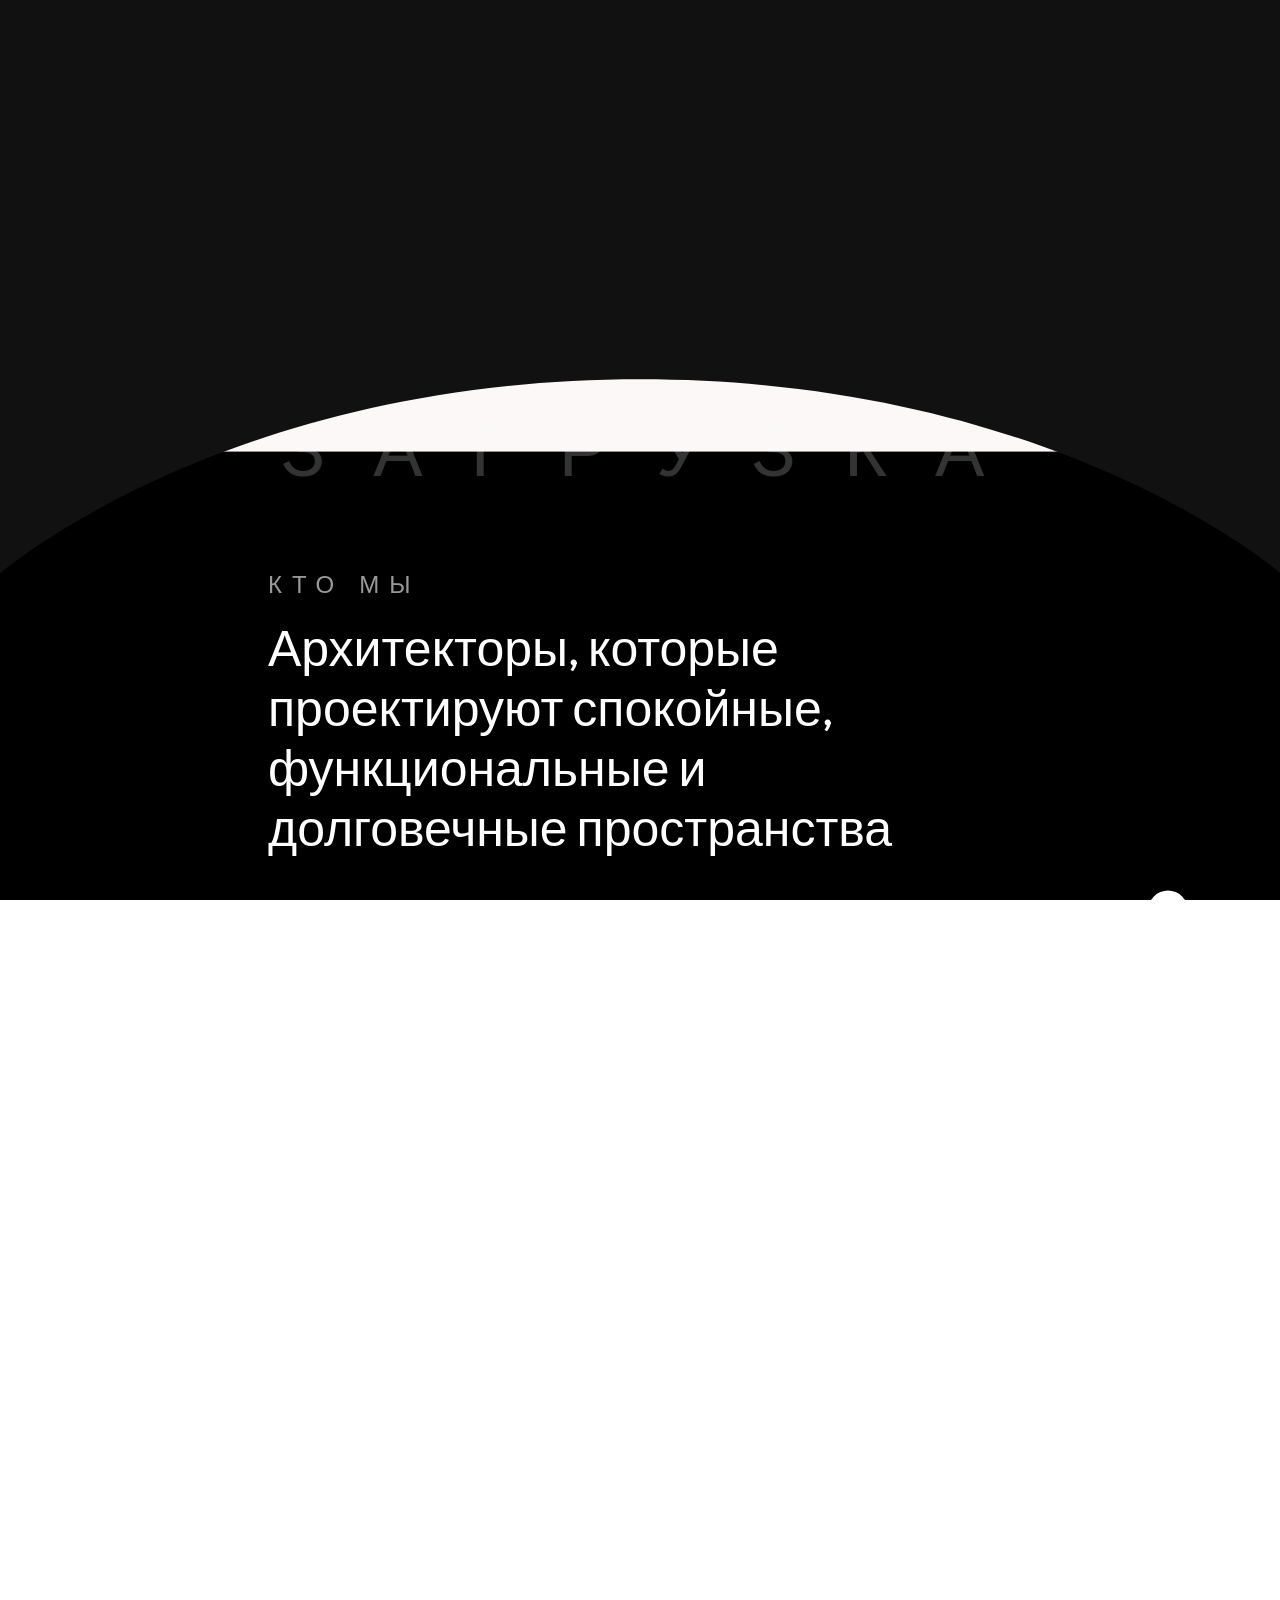
==== index.html @ ce59ac3c "first" ====
<!DOCTYPE html><html lang="ru"><head>
    <!-- Metas -->
    <meta charset="utf-8">
    <meta http-equiv="X-UA-Compatible" content="IE=edge">
    <meta name="viewport" content="width=device-width, initial-scale=1, maximum-scale=1">
    <meta name="keywords" content="архитектурное бюро, проектирование домов, дизайн интерьеров, коммерческие пространства, авторский надзор">
    <meta name="description" content="Линия Дом — русскоязычное архитектурное бюро: проектирование частных домов, интерьеров и коммерческих пространств с сопровождением реализации.">
    <meta name="author" content="Линия Дом">

    <!-- Title  -->
    <title> Линия Дом — архитектурное бюро </title>

    <!-- Favicon -->
    <link rel="shortcut icon" href="images/logo-1.svg" title="Линия Дом" sizes="16x16">

    <!-- bootstrap 5 -->
    <link rel="stylesheet" href="css/bootstrap.min.css">

    <!-- font family -->
    <link href="https://fonts.googleapis.com/css2?family=Sora:wght@100..800&amp;display=swap" rel="stylesheet">
    <link href="https://fonts.googleapis.com/css2?family=Akshar:wght@300..700&amp;display=swap" rel="stylesheet">


    <!-- plugins style -->
    <link rel="stylesheet" href="css/plugins.css">

    <!-- style -->
    <link rel="stylesheet" href="css/style.css">


</head>

<body class="home-st1">


    <!--  start cursor  -->
    <div class="mouse-cursor cursor-outer"></div>
    <div class="mouse-cursor cursor-inner"></div>
    <!--  end cursor  -->


    <!--  start Loader  -->
    <div class="loader-wrap">
        <svg viewBox="0 0 1000 1000" preserveAspectRatio="none">
            <path id="svg" d="M0,1005S175,995,500,995s500,5,500,5V0H0Z"></path>
        </svg>

        <div class="loader-wrap-heading">
            <div class="load-text">
                <span>З</span>
                <span>а</span>
                <span>г</span>
                <span>р</span>
                <span>у</span>
                <span>з</span>
                <span>к</span>
                <span>а</span>
            </div>
        </div>
    </div>

    <!-- start offcanvas -->
    <div class="offcanvas offcanvas-start" tabindex="-1" id="offcanvasExample" aria-labelledby="offcanvasExampleLabel">
        <div class="aside-navbar-st8 bg-transparent border-0 w-100 position-relative pe-lg-4">
            <div class="d-flex justify-content-between align-items-center mb-80">
                <div class="navbar-brand">
                    <img src="images/logo-dr.svg" alt="Линия Дом" class="th-40">
                </div>
            </div>
            <div class="nav-links">
                <ul>
                    <li><a class="nav-link" href="#about" data-bs-dismiss="offcanvas">Студия</a></li>
                    <li><a class="nav-link" href="#services" data-bs-dismiss="offcanvas">Услуги</a></li>
                    <li><a class="nav-link" href="#portfolio" data-bs-dismiss="offcanvas">Проекты</a></li>
                    <li><a class="nav-link" href="#faq" data-bs-dismiss="offcanvas">Вопросы</a></li>
                    <li><a class="nav-link" href="#contacts" data-bs-dismiss="offcanvas">Контакты</a></li>
                </ul>
            </div>
            <ul class="contact-links">
                <li> <a href="#contacts" class="fsz-16 cr-000 hover-gold1 my-1"> +7 495 128-45-18 </a> </li>
                <li> <a href="#contacts" class="fsz-16 cr-000 hover-gold1 my-1"> hello@liniyadom.ru </a> </li>
            </ul>
            <div class="social-icons d-flex justify-content-between fsz-16 pe-5">
                <a href="https://vk.com/"> <i class="fab fa-vk"></i> </a>
                <a href="https://t.me/"> <i class="fab fa-telegram"></i> </a>
                <a href="https://www.pinterest.com/"> <i class="fab fa-pinterest-p"></i> </a>
                <a href="https://www.instagram.com/"> <i class="fab fa-instagram"></i> </a>
            </div>
        </div>
    </div>



    <div id="smooth-wrapper">

        <div id="smooth-content">


            <!--  Start navbar  -->
            <nav class="navbar navbar-expand-lg tc-navbar-st1">
                <div class="container">
                    <a class="navbar-brand me-lg-5" href="#top">
                        <img src="images/logo-1.svg" alt="Линия Дом" class="logo th-40">
                    </a>
                    <button class="navbar-toggler" type="button" data-bs-toggle="collapse" data-bs-target="#navbarSupportedContent" aria-controls="navbarSupportedContent" aria-expanded="false" aria-label="Toggle navigation">
                        <span class="navbar-toggler-icon"></span>
                    </button>
                    <div class="collapse navbar-collapse ms-lg-5 ps-lg-5" id="navbarSupportedContent">
                        <ul class="navbar-nav me-auto mb-2 mb-lg-0">
                            <li class="nav-item"><a class="nav-link" href="#about">Студия</a></li>
                            <li class="nav-item"><a class="nav-link" href="#services">Услуги</a></li>
                            <li class="nav-item"><a class="nav-link" href="#portfolio">Проекты</a></li>
                            <li class="nav-item"><a class="nav-link" href="#faq">Вопросы</a></li>
                            <li class="nav-item"><a class="nav-link" href="#contacts">Контакты</a></li>
                        </ul>
                        <div class="nav-side d-none d-lg-block">
                            <a href="#contacts" class="text"> +7 495 128-45-18 </a>
                            <a href="#offcanvasExample" data-bs-toggle="offcanvas" role="button" aria-controls="offcanvasExample" class="ms-100 d-none d-lg-inline-flex align-items-center"> <i class="fal fa-bars me-3"></i> <span class="text-uppercase"> Меню </span> </a>
                        </div>
                    </div>
                </div>
            </nav>
            <!--  End navbar  -->


            <!--  Start hero  -->
            <header class="tc-hero-st1" id="top">
                <div class="container">
                    <div class="content">
                        <div class="hero-slider font-Akshar">
                            <div class="swiper-wrapper">
                                <div class="swiper-slide">
                                    <div class="info ps-lg-4">
                                        <h1 class="split-text"> Архитектура <br> для жизни </h1>
                                    </div>
                                </div>
                                <div class="swiper-slide">
                                    <div class="info ps-lg-4">
                                        <h1 class="split-text"> Точные <br> пространства </h1>
                                    </div>
                                </div>
                                <div class="swiper-slide">
                                    <div class="info ps-lg-4">
                                        <h1 class="split-text"> Частные <br> дома </h1>
                                    </div>
                                </div>
                                <div class="swiper-slide">
                                    <div class="info ps-lg-4">
                                        <h1 class="split-text"> Интерьеры <br> с характером </h1>
                                    </div>
                                </div>
                            </div>
                        </div>
                        <div class="btm-info">
                            <div class="row">
                                <div class="col-lg-3">
                                    <a href="#contacts" class="lnk fsz-16"> hello@liniyadom.ru </a>
                                    <div class="item fsz-12 mt-60 pb-30">
                                        <small class="text-capitalize"> проекты и подход </small>
                                        <div class="txt fw-bold text-uppercase mt-10"> Смотреть работы </div>
                                    </div>
                                </div>
                                <div class="col-lg-2 align-self-end">
                                    <div class="item fsz-12 pb-30 ">
                                        <small class="text-capitalize"> Нужна консультация? </small>
                                        <div class="txt fw-bold text-uppercase mt-10"> Напишите нам </div>
                                    </div>
                                </div>
                                <div class="col-lg-2 ms-auto">
                                    <div class="item fsz-12 pb-30 ">
                                        <small class="text-capitalize"> Архитектура, свет <br> и спокойная форма </small>
                                    </div>
                                </div>
                            </div>
                        </div>
                    </div>
                </div>
                <div class="lg-title"> Линия Дом </div>
                <div class="numbers-pagination"></div>
                <div class="social-icons">
                    <a href="https://vk.com/"> <i class="fab fa-vk"></i> </a>
                    <a href="https://www.instagram.com/"> <i class="fab fa-instagram"></i> </a>
                    <a href="https://www.pinterest.com/"> <i class="fab fa-pinterest-p"></i> </a>
                    <a href="https://t.me/"> <i class="fab fa-telegram"></i> </a>
                </div>
                <a href="#contacts" class="float-arrow"> <i class="fal fa-chevron-right"></i> </a>
                <div class="bg">
                    <img src="https://images.unsplash.com/photo-1744063429626-4f2582172d1f?auto=format&amp;fit=crop&amp;w=2200&amp;q=80" alt="Современное архитектурное пространство из стекла и бетона" class="img-cover">
                </div>
                <img src="images/hero1-lines.png" alt="" class="lines">
            </header>
            <!--  End hero  -->


            <!--Contents-->
            <main>


                <!--  Start about  -->
                <section class="tc-about-st1 section-padding" id="about">
                    <div class="container">
                        <div class="row justify-content-between">
                            <div class="col-lg-5">
                                <div class="title-side wow zoomIn">
                                    <h2 class="fsz-120 text-uppercase fw-400 font-Akshar"> Линия Дом </h2>
                                    <img src="images/sign1.svg" alt="Подпись основателя Линия Дом" class="sign">
                                </div>
                            </div>
                            <div class="col-lg-5">
                                <div class="info ps-lg-5 wow fadeInUp" data-wow-delay="0.2s">

                                    <div class="fsz-30 lh-3 text-capitalize font-Akshar"> Проектируем частные дома,
                                        интерьеры и коммерческие пространства, где каждая линия работает на сценарий
                                        жизни, свет и ощущение тишины. </div>
                                    <div class="text fsz-16 cr-666 mt-15 col-lg-9"> Мы ведем проект от первой идеи до
                                        рабочей документации и авторского сопровождения, соединяя эстетику, инженерную
                                        логику и внимательное отношение к бюджету. </div>
                                    <div class="avatars-wrapper d-flex align-items-center mt-50">
                                        <div class="avatar th-40">
                                            <img src="images/avatars-architects.png" alt="Команда архитектурного бюро Линия Дом">
                                        </div>
                                        <div class="txt fsz-16 ms-20 ps-20 border-start"> 120+ клиентов доверили нам
                                            <br> проектирование и сопровождение </div>
                                    </div>
                                </div>
                            </div>
                        </div>
                        <div class="btm-info mt-50">
                            <div class="row justify-content-between align-items-center">
                                <div class="col-lg-6">
                                    <a href="#contacts" class="down-arrow icon-85 rounded-circle dnf-center bg-orange1 fsz-20 hover-bg-black d-none d-lg-inline-block">
                                        <i class="fal fa-long-arrow-down"></i> </a>
                                </div>
                                <div class="col-lg-6">
                                    <div class="numbers-wrapper">
                                        <div class="item wow zoomIn" data-wow-delay="0.1s">
                                            <div class="cont">
                                                <div class="num-title"> 86 </div>
                                                <div class="text fsz-16 cr-666"> Завершенных <br> проектов </div>
                                            </div>
                                        </div>
                                        <div class="item wow zoomIn" data-wow-delay="0.2s">
                                            <div class="cont">
                                                <div class="num-title"> 14 </div>
                                                <div class="text fsz-16 cr-666"> Объектов <br> в реализации </div>
                                            </div>
                                        </div>
                                        <div class="item wow zoomIn" data-wow-delay="0.3s">
                                            <div class="cont">
                                                <div class="num-title"> 9 </div>
                                                <div class="text fsz-16 cr-666"> Лет <br> практики </div>
                                            </div>
                                        </div>
                                    </div>
                                </div>
                            </div>
                        </div>
                    </div>
                </section>
                <!--  End about  -->


                <!--  Start services  -->
                <section class="tc-services-st1 section-padding bg-light1" id="services">
                    <div class="container">
                        <h6 class="fsz-24 text-uppercase ltspc-10 text-center cr-666 font-Akshar mb-50"> наши услуги
                        </h6>
                        <div class="cards">
                            <div class="row gx-0">
                                <div class="col-lg-6">
                                    <a href="#contacts" class="service-card-st1 wow zoomIn" data-wow-delay="0.1s">
                                        <div class="icon">
                                            <img src="images/ser1.svg" alt="Архитектурное проектирование">
                                        </div>
                                        <h5 class="cart-title mb-60 fsz-30"> Архитектура <br> частных домов </h5>
                                        <span class="arrow"> <i class="fal fa-chevron-circle-right"></i> </span>
                                        <span class="num"> 01 </span>
                                        <img src="images/ser1-bg.png" alt="" class="bg">
                                    </a>
                                </div>
                                <div class="col-lg-6">
                                    <a href="#contacts" class="service-card-st1 wow zoomIn" data-wow-delay="0.3s">
                                        <div class="icon">
                                            <img src="images/ser2.svg" alt="Генеральное планирование">
                                        </div>
                                        <h5 class="cart-title mb-60 fsz-30"> Генплан участка и посадка дома
                                        </h5>
                                        <span class="arrow"> <i class="fal fa-chevron-circle-right"></i> </span>
                                        <span class="num"> 02 </span>
                                        <img src="images/ser1-bg.png" alt="" class="bg">
                                    </a>
                                </div>
                                <div class="col-lg-4">
                                    <a href="#contacts" class="service-card-st1 wow zoomIn" data-wow-delay="0.2s">
                                        <div class="icon">
                                            <img src="images/ser3.svg" alt="Авторская комплектация">
                                        </div>
                                        <h5 class="cart-title mb-60 fsz-30"> Комплектация и подбор материалов </h5>
                                        <span class="arrow"> <i class="fal fa-chevron-circle-right"></i> </span>
                                        <span class="num"> 03 </span>
                                        <img src="images/ser1-bg.png" alt="" class="bg">
                                    </a>
                                </div>
                                <div class="col-lg-4">
                                    <a href="#contacts" class="service-card-st1 wow zoomIn" data-wow-delay="0.4s">
                                        <div class="icon">
                                            <img src="images/ser4.svg" alt="3D визуализация">
                                        </div>
                                        <h5 class="cart-title mb-60 fsz-30"> Интерьеры и <br> 3D-визуализация </h5>
                                        <span class="arrow"> <i class="fal fa-chevron-circle-right"></i> </span>
                                        <span class="num"> 04 </span>
                                        <img src="images/ser1-bg.png" alt="" class="bg">
                                    </a>
                                </div>
                                <div class="col-lg-4">
                                    <a href="#contacts" class="service-card-st1 wow zoomIn" data-wow-delay="0.5s">
                                        <div class="icon">
                                            <img src="images/ser5.svg" alt="Сопровождение реализации">
                                        </div>
                                        <h5 class="cart-title mb-60 fsz-30"> Авторский <br> надзор </h5>
                                        <span class="arrow"> <i class="fal fa-chevron-circle-right"></i> </span>
                                        <span class="num"> 05 </span>
                                        <img src="images/ser1-bg.png" alt="" class="bg">
                                    </a>
                                </div>
                            </div>
                        </div>
                        <div class="text-center fsz-12 mt-50 cr-666"> Сначала изучаем задачу и участок, затем предлагаем
                            понятный маршрут работ. <a href="#contacts" class="cr-orange1"> Обсудить проект </a> </div>
                    </div>
                </section>
                <!--  End services  -->


                <!--  Start video  -->
                <section class="tc-video-st1 pt-120">
                    <div class="container">
                        <div class="section-title col-lg-8 mx-auto mb-30 wow fadeInUp">
                            <h6 class="fsz-24 text-uppercase ltspc-10 cr-999 font-Akshar mb-20"> кто мы </h6>
                            <h2 class="fsz-50"> Архитекторы, которые проектируют спокойные, функциональные и долговечные
                                пространства </h2>
                        </div>
                        <div class="content position-relative pb-120">
                            <div class="row">
                                <div class="col-lg-5">
                                    <div class="img-mask th-400 mt-30 wow zoomIn">
                                        <img src="images/hero3-1.jpg" alt="Светлое архитектурное пространство с деревянными конструкциями" class="img-cover">
                                    </div>
                                </div>
                                <div class="col-lg-4 offset-lg-1 align-self-center">
                                    <div class="info wow fadeInUp" data-wow-delay="0.s">
                                        <div class="text fsz-16 cr-999 col-lg-10"> Для нас архитектура начинается не с
                                            эффектной картинки, а с точной постановки задачи: как будет двигаться семья,
                                            где появится утренний свет, как материалы состарятся через годы и кто будет
                                            обслуживать инженерные решения. </div>
                                        <h6 class="fsz-24 mt-60"> +7 495 128-45-18 </h6>
                                    </div>
                                </div>
                                <div class="col-lg-2 align-self-end wow zoomIn" data-wow-delay="0.2s">
                                    <a href="#portfolio" class="arrow-cir-st1">
                                        <img src="images/arrow1.svg" alt="Перейти к проектам">
                                    </a>
                                </div>
                            </div>
                            <div class="circs">
                                <span class="cir1"></span>
                                <span class="cir2"></span>
                            </div>
                        </div>
                    </div>
                </section>
                <!--  End video  -->


                <!--  Start awards  -->
                <section class="tc-awards-st1 section-padding bg-light" id="awards">
                    <div class="container">
                        <div class="section-title text-center col-lg-6 mx-auto mb-60 wow fadeInUp">
                            <h6 class="fsz-24 text-uppercase ltspc-10 text-center cr-666 font-Akshar mb-20"> наш подход
                            </h6>
                            <h2 class="fsz-50"> Проектируем архитектуру как последовательный и прозрачный процесс </h2>
                        </div>
                        <div class="cards">
                            <div class="award-card-st1 pt-40 pb-10 border-top wow fadeInUp" data-wow-delay="0.1s">
                                <div class="row">
                                    <div class="col-lg-2 col-6">
                                        <div class="txt fsz-12"> Первый </div>
                                    </div>
                                    <div class="col-lg-3 col-6">
                                        <div class="icon icon-100">
                                            <img src="images/aw1.png" alt="Аналитика участка">
                                        </div>
                                    </div>
                                    <div class="col-lg-7">
                                        <div class="items">
                                            <div class="item d-lg-flex justify-content-between mb-30">
                                                <div class="cont">
                                                    <h5 class="fsz-30"> Аналитика участка </h5>
                                                    <div class="text fsz-16 cr-666 mt-1"> Инсоляция, рельеф, видовые точки </div>
                                                </div>
                                                <span class="year mt-4 mt-lg-0"> 01 </span>
                                            </div>
                                            <div class="item d-lg-flex justify-content-between mb-30">
                                                <div class="cont">
                                                    <h5 class="fsz-30"> Сценарии жизни </h5>
                                                    <div class="text fsz-16 cr-666 mt-1"> Планировка под привычки семьи </div>
                                                </div>
                                                <span class="year mt-4 mt-lg-0"> 02 </span>
                                            </div>
                                        </div>
                                    </div>
                                </div>
                            </div>
                            <div class="award-card-st1 pt-40 pb-10 border-top wow fadeInUp" data-wow-delay="0.2s">
                                <div class="row">
                                    <div class="col-lg-2 col-6">
                                        <div class="txt fsz-12"> Второй </div>
                                    </div>
                                    <div class="col-lg-3 col-6">
                                        <div class="icon icon-100">
                                            <img src="images/aw2.png" alt="Проектная документация">
                                        </div>
                                    </div>
                                    <div class="col-lg-7">
                                        <div class="items">
                                            <div class="item d-lg-flex justify-content-between mb-30">
                                                <div class="cont">
                                                    <h5 class="fsz-30"> Концепция и образ </h5>
                                                    <div class="text fsz-16 cr-666 mt-1"> Форма, фасады, материалы </div>
                                                </div>
                                                <span class="year mt-4 mt-lg-0"> 03 </span>
                                            </div>
                                            <div class="item d-lg-flex justify-content-between mb-30">
                                                <div class="cont">
                                                    <h5 class="fsz-30"> Рабочие чертежи </h5>
                                                    <div class="text fsz-16 cr-666 mt-1"> Архитектура, узлы, ведомости </div>
                                                </div>
                                                <span class="year mt-4 mt-lg-0"> 04 </span>
                                            </div>
                                            <div class="item d-lg-flex justify-content-between mb-30">
                                                <div class="cont">
                                                    <h5 class="fsz-30"> Координация смежников </h5>
                                                    <div class="text fsz-16 cr-666 mt-1"> Инженерия, конструктив, свет </div>
                                                </div>
                                                <span class="year mt-4 mt-lg-0"> 05 </span>
                                            </div>
                                        </div>
                                    </div>
                                </div>
                            </div>
                            <div class="award-card-st1 pt-40 pb-10 border-top wow fadeInUp" data-wow-delay="0.3s">
                                <div class="row">
                                    <div class="col-lg-2 col-6">
                                        <div class="txt fsz-12"> Третий </div>
                                    </div>
                                    <div class="col-lg-3 col-6">
                                        <div class="icon icon-100">
                                            <img src="images/aw3.png" alt="Сопровождение реализации">
                                        </div>
                                    </div>
                                    <div class="col-lg-7">
                                        <div class="items">
                                            <div class="item d-lg-flex justify-content-between mb-30">
                                                <div class="cont">
                                                    <h5 class="fsz-30"> Авторское сопровождение </h5>
                                                    <div class="text fsz-16 cr-666 mt-1"> Контроль решений на стройке </div>
                                                </div>
                                                <span class="year mt-4 mt-lg-0"> 06 </span>
                                            </div>
                                        </div>
                                    </div>
                                </div>
                            </div>
                        </div>
                    </div>
                </section>
                <!--  End awards  -->


                <!--  Start portfolio  -->
                <section class="tc-portfolio-st1 section-padding" id="portfolio">
                    <div class="container">
                        <div class="title-wrapper pb-30 wow fadeInUp">
                            <div class="row align-items-end">
                                <div class="col-lg-6">
                                    <div class="section-title mb-30">
                                        <h6 class="fsz-24 text-uppercase ltspc-10 cr-666 font-Akshar mb-20"> наши
                                            проекты </h6>
                                        <h2 class="fsz-50"> Жилые и коммерческие пространства в единой спокойной эстетике </h2>
                                    </div>
                                </div>
                            </div>
                        </div>
                        <div class="portfolio-slider">
                            <div class="swiper-wrapper">
                                <div class="swiper-slide">
                                    <a href="project-01.html" class="portfolio-card-st1">
                                        <div class="img">
                                            <img src="images/Голивуд-01.jpg" alt="Зона фуд-холла Голливуд с зелеными креслами и световыми акцентами" class="img-cover">
                                            <span class="arrow-cir-st1">
                                                <img src="images/arrow1.svg" alt="Открыть проект">
                                            </span>
                                        </div>
                                        <div class="info pt-30">
                                            <div class="tags fsz-16 font-Akshar cr-666"> Коммерческий интерьер / 2026 </div>
                                            <h5 class="fsz-30 mt-15"> Голливуд Фуд Холл с живой общественной зоной </h5>
                                        </div>
                                    </a>
                                </div>
                                <div class="swiper-slide">
                                    <a href="project-02.html" class="portfolio-card-st1">
                                        <div class="img">
                                            <img src="images/business-center-01.jpg" alt="Ресепшен бизнес-центра с цветной стойкой и световым потолком" class="img-cover">
                                            <span class="arrow-cir-st1">
                                                <img src="images/arrow1.svg" alt="Открыть проект">
                                            </span>
                                        </div>
                                        <div class="info pt-30">
                                            <div class="tags fsz-16 font-Akshar cr-666"> Бизнес-центр / 2026 </div>
                                            <h5 class="fsz-30 mt-15"> Бизнес-центр Ричмонд с общественными зонами </h5>
                                        </div>
                                    </a>
                                </div>
                                <div class="swiper-slide">
                                    <a href="project-03.html" class="portfolio-card-st1">
                                        <div class="img">
                                            <img src="images/port1-2.jpg" alt="Современный частный дом с садом и вечерним светом" class="img-cover">
                                            <span class="arrow-cir-st1">
                                                <img src="images/arrow1.svg" alt="Открыть проект">
                                            </span>
                                        </div>
                                        <div class="info pt-30">
                                            <div class="tags fsz-16 font-Akshar cr-666"> Частный дом / 2025 </div>
                                            <h5 class="fsz-30 mt-15"> Дом Склон с садом, террасой и тихим интерьером </h5>
                                        </div>
                                    </a>
                                </div>
                                <div class="swiper-slide">
                                    <a href="project-04.html" class="portfolio-card-st1">
                                        <div class="img">
                                            <img src="images/Фудхолл-1.jpg" alt="Индустриальный фуд-холл с деревянным корнером и открытыми инженерными линиями" class="img-cover">
                                            <span class="arrow-cir-st1">
                                                <img src="images/arrow1.svg" alt="Открыть проект">
                                            </span>
                                        </div>
                                        <div class="info pt-30">
                                            <div class="tags fsz-16 font-Akshar cr-666"> Фуд-холл / 2026 </div>
                                            <h5 class="fsz-30 mt-15"> Фудхолл Маркет с индустриальной галереей </h5>
                                        </div>
                                    </a>
                                </div>
                            </div>
                            <div class="swiper-controls-st1 mt-80 col-lg-9 mx-auto">
                                <div class="swiper-button-next"></div>
                                <div class="swiper-pagination"></div>
                                <div class="swiper-button-prev"></div>
                            </div>
                        </div>
                    </div>
                </section>
                <!--  End portfolio  -->


                <!--  Start testimonials  -->
                <section class="tc-testimonials-st1">
                    <h2 class="lg-title font-Akshar wow fadeInUp"> Отзывы </h2>
                    <div class="testi-content pt-70 pb-70 wow fadeInUp" data-wow-delay="0.1s">
                        <div class="container position-relative">
                            <div class="testi-slider col-lg-11 mx-auto">
                                <div class="swiper-wrapper">
                                    <div class="swiper-slide">
                                        <div class="testi-card col-lg-9 mx-auto">
                                            <div class="qt th-40 mb-30">
                                                <img src="images/qt1.svg" alt="Цитата">
                                            </div>
                                            <div class="main-text fsz-24"> «Линия Дом помогли превратить разрозненные
                                                пожелания в понятный проект дома. Команда внимательно слушала, быстро
                                                объясняла технические решения и спокойно провела нас через все этапы.
                                                В результате дом получился современным, теплым и очень нашим.» </div>
                                            <div class="text fsz-16 mt-30"> Анна и Михаил, частный дом в Подмосковье </div>
                                        </div>
                                    </div>
                                </div>
                                <div class="swiper-button-next"></div>
                                <div class="swiper-button-prev"></div>
                            </div>
                        </div>
                    </div>
                </section>
                <!--  End testimonials  -->


                <!--  Start clients  -->
                <section class="tc-clients-st1 section-padding">
                    <div class="container">
                        <div class="line-title col-lg-7 mx-auto mb-60">
                            <div class="txt"> Нам доверяют владельцы домов, девелоперы и предприниматели <span class="cr-000"> 120+ </span> проектов </div>
                        </div>
                        <div class="clients-slider position-relative overflow-hidden wow fadeInUp" data-wow-delay="0.2s">
                            <div class="swiper-wrapper">
                                <div class="swiper-slide">
                                    <a href="#contacts" class="brand"> <img src="images/1.svg" alt="Партнер Линия Дом" class="img-contain"> </a>
                                </div>
                                <div class="swiper-slide">
                                    <a href="#contacts" class="brand"> <img src="images/2.svg" alt="Поставщик материалов" class="img-contain"> </a>
                                </div>
                                <div class="swiper-slide">
                                    <a href="#contacts" class="brand"> <img src="images/3.svg" alt="Инженерный партнер" class="img-contain"> </a>
                                </div>
                                <div class="swiper-slide">
                                    <a href="#contacts" class="brand"> <img src="images/4.svg" alt="Строительный партнер" class="img-contain"> </a>
                                </div>
                                <div class="swiper-slide">
                                    <a href="#contacts" class="brand"> <img src="images/5.svg" alt="Производитель мебели" class="img-contain"> </a>
                                </div>
                            </div>
                        </div>
                    </div>
                </section>
                <!--  End clients  -->


                <!--  Start faq  -->
                <section class="tc-faq-st1 section-padding" id="faq">
                    <div class="container">
                        <div class="row justify-content-between">
                            <div class="col-lg-4">
                                <div class="faq-side wow fadeInUp">
                                    <h6 class="fsz-16 cr-orange1 mb-15"> Частые вопросы </h6>
                                    <h2 class="fsz-50 mb-50"> Что важно знать перед началом проекта </h2>
                                    <div class="img th-600">
                                        <img src="https://images.unsplash.com/photo-1556911220-bff31c812dba?auto=format&amp;fit=crop&amp;w=900&amp;q=80" alt="Современная кухня в спокойном минималистичном интерьере" class="img-cover">
                                    </div>
                                </div>
                            </div>
                            <div class="col-lg-7">
                                <div class="accordion faq-accordion wow fadeInUp" data-wow-delay="0.15s" id="faqAccordion">
                                    <div class="accordion-item">
                                        <h3 class="accordion-header" id="faqHeadingOne">
                                            <button class="accordion-button collapsed" type="button" data-bs-toggle="collapse" data-bs-target="#faqCollapseOne" aria-expanded="false" aria-controls="faqCollapseOne">
                                                С чего начинается работа над проектом?
                                            </button>
                                        </h3>
                                        <div id="faqCollapseOne" class="accordion-collapse collapse" aria-labelledby="faqHeadingOne" data-bs-parent="#faqAccordion">
                                            <div class="accordion-body">
                                                Начинаем с консультации, брифа и анализа участка или помещения. После этого формируем состав работ, этапы и ориентир по срокам.
                                            </div>
                                        </div>
                                    </div>
                                    <div class="accordion-item">
                                        <h3 class="accordion-header" id="faqHeadingTwo">
                                            <button class="accordion-button collapsed" type="button" data-bs-toggle="collapse" data-bs-target="#faqCollapseTwo" aria-expanded="false" aria-controls="faqCollapseTwo">
                                                Сколько времени занимает проектирование дома?
                                            </button>
                                        </h3>
                                        <div id="faqCollapseTwo" class="accordion-collapse collapse" aria-labelledby="faqHeadingTwo" data-bs-parent="#faqAccordion">
                                            <div class="accordion-body">
                                                Концепция обычно занимает от 3 до 6 недель, рабочая документация - от 6 до 12 недель. Точный срок зависит от площади, сложности и скорости согласований.
                                            </div>
                                        </div>
                                    </div>
                                    <div class="accordion-item">
                                        <h3 class="accordion-header" id="faqHeadingThree">
                                            <button class="accordion-button collapsed" type="button" data-bs-toggle="collapse" data-bs-target="#faqCollapseThree" aria-expanded="false" aria-controls="faqCollapseThree">
                                                Что входит в архитектурный проект?
                                            </button>
                                        </h3>
                                        <div id="faqCollapseThree" class="accordion-collapse collapse" aria-labelledby="faqHeadingThree" data-bs-parent="#faqAccordion">
                                            <div class="accordion-body">
                                                В проект входят планировочные решения, фасады, разрезы, посадка дома, основные узлы, ведомости и материалы, необходимые для понятной реализации.
                                            </div>
                                        </div>
                                    </div>
                                    <div class="accordion-item">
                                        <h3 class="accordion-header" id="faqHeadingFour">
                                            <button class="accordion-button collapsed" type="button" data-bs-toggle="collapse" data-bs-target="#faqCollapseFour" aria-expanded="false" aria-controls="faqCollapseFour">
                                                Можно ли заказать только дизайн интерьера?
                                            </button>
                                        </h3>
                                        <div id="faqCollapseFour" class="accordion-collapse collapse" aria-labelledby="faqHeadingFour" data-bs-parent="#faqAccordion">
                                            <div class="accordion-body">
                                                Да. Мы работаем как с полным циклом, так и с отдельными задачами: интерьер, планировка, визуализация, подбор материалов или комплектация.
                                            </div>
                                        </div>
                                    </div>
                                    <div class="accordion-item">
                                        <h3 class="accordion-header" id="faqHeadingFive">
                                            <button class="accordion-button collapsed" type="button" data-bs-toggle="collapse" data-bs-target="#faqCollapseFive" aria-expanded="false" aria-controls="faqCollapseFive">
                                                Как рассчитывается стоимость проекта?
                                            </button>
                                        </h3>
                                        <div id="faqCollapseFive" class="accordion-collapse collapse" aria-labelledby="faqHeadingFive" data-bs-parent="#faqAccordion">
                                            <div class="accordion-body">
                                                Стоимость зависит от площади, состава документации, сложности объекта и уровня сопровождения. После короткого брифа мы готовим прозрачное предложение по этапам.
                                            </div>
                                        </div>
                                    </div>
                                    <div class="accordion-item">
                                        <h3 class="accordion-header" id="faqHeadingSix">
                                            <button class="accordion-button collapsed" type="button" data-bs-toggle="collapse" data-bs-target="#faqCollapseSix" aria-expanded="false" aria-controls="faqCollapseSix">
                                                Нужен ли авторский надзор?
                                            </button>
                                        </h3>
                                        <div id="faqCollapseSix" class="accordion-collapse collapse" aria-labelledby="faqHeadingSix" data-bs-parent="#faqAccordion">
                                            <div class="accordion-body">
                                                Авторский надзор помогает сохранить идею проекта на стройке: мы проверяем ключевые решения, отвечаем на вопросы подрядчиков и корректируем детали.
                                            </div>
                                        </div>
                                    </div>
                                    <div class="accordion-item">
                                        <h3 class="accordion-header" id="faqHeadingSeven">
                                            <button class="accordion-button collapsed" type="button" data-bs-toggle="collapse" data-bs-target="#faqCollapseSeven" aria-expanded="false" aria-controls="faqCollapseSeven">
                                                Работаете ли вы с коммерческими пространствами?
                                            </button>
                                        </h3>
                                        <div id="faqCollapseSeven" class="accordion-collapse collapse" aria-labelledby="faqHeadingSeven" data-bs-parent="#faqAccordion">
                                            <div class="accordion-body">
                                                Да, проектируем офисы, шоурумы, салоны и небольшие общественные пространства, где важны сценарии движения, бренд и долговечные материалы.
                                            </div>
                                        </div>
                                    </div>
                                </div>
                            </div>
                        </div>
                    </div>
                </section>
                <!--  End faq  -->


                <!--  Start contact  -->
                <section class="tc-contact-st1 bg-light1 section-padding" id="contacts">
                    <div class="container">
                        <div class="row align-items-center">
                            <div class="col-lg-7">
                                <h2 class="fsz-70 mb-30"> Обсудим <span class="cr-orange1"> ваш проект </span> </h2>
                            </div>
                            <div class="col-lg-5">
                                <div class="links mb-30 text-lg-end">
                                    <a href="#contacts" class="ms-lg-4 fsz-16 text-decoration-underline"> Написать в бюро </a>
                                    <a href="#contacts" class="ms-lg-4 fsz-16 text-decoration-underline"> Позвонить </a>
                                </div>
                            </div>
                        </div>
                        <div class="contact-form-wrap mt-40 wow fadeInUp" data-wow-delay="0.15s">
                            <div class="row gx-0">
                                <div class="col-lg-8">
                                    <form class="project-form" id="projectForm" novalidate>
                                        <div class="row">
                                            <div class="col-lg-6">
                                                <div class="form-group">
                                                    <label for="clientName">Имя</label>
                                                    <input id="clientName" name="name" type="text" placeholder="Как к вам обращаться" required>
                                                </div>
                                            </div>
                                            <div class="col-lg-6">
                                                <div class="form-group">
                                                    <label for="clientPhone">Телефон</label>
                                                    <input id="clientPhone" name="phone" type="tel" placeholder="+7 999 000-00-00" required>
                                                </div>
                                            </div>
                                            <div class="col-lg-6">
                                                <div class="form-group">
                                                    <label for="clientEmail">Email</label>
                                                    <input id="clientEmail" name="email" type="email" placeholder="name@example.com">
                                                </div>
                                            </div>
                                            <div class="col-lg-6">
                                                <div class="form-group">
                                                    <label for="projectType">Тип проекта</label>
                                                    <select id="projectType" name="project_type" required>
                                                        <option value="">Выберите направление</option>
                                                        <option value="house">Частный дом</option>
                                                        <option value="interior">Дизайн интерьера</option>
                                                        <option value="commercial">Коммерческое пространство</option>
                                                        <option value="supervision">Авторский надзор</option>
                                                    </select>
                                                </div>
                                            </div>
                                            <div class="col-lg-12">
                                                <div class="form-group">
                                                    <label for="projectMessage">Коротко о задаче</label>
                                                    <textarea id="projectMessage" name="message" rows="5" placeholder="Площадь, город, стадия проекта, желаемые сроки"></textarea>
                                                </div>
                                            </div>
                                        </div>
                                        <div class="form-bottom">
                                            <button type="submit" class="butn bg-black text-white hover-bg-orange1 rounded-pill hvr-txt-trans hvr-scale text-uppercase ltspc-2">
                                                <div class="txt" data-text="Отправить заявку"><span> Отправить заявку </span></div>
                                                <i class="fat fa-long-arrow-right ms-2"></i>
                                            </button>
                                            <p class="form-note">Нажимая кнопку, вы соглашаетесь на обработку данных для связи по проекту.</p>
                                        </div>
                                        <div class="form-status" id="projectFormStatus" aria-live="polite"></div>
                                    </form>
                                </div>
                                <div class="col-lg-4">
                                    <div class="contact-panel">
                                        <h6 class="fsz-16 cr-orange1 mb-20">Связь с бюро</h6>
                                        <p class="fsz-24 font-Akshar mb-40">Ответим, уточним задачу и предложим следующий шаг.</p>
                                        <ul>
                                            <li><span>Телефон</span><a href="#contacts">+7 495 128-45-18</a></li>
                                            <li><span>Email</span><a href="#contacts">hello@liniyadom.ru</a></li>
                                            <li><span>Адрес</span><a href="https://maps.google.com/">Москва, Хлебозаводский пр-д, 7</a></li>
                                        </ul>
                                    </div>
                                </div>
                            </div>
                        </div>
                    </div>
                </section>
                <!--  End contact  -->


            </main>
            <!--End-Contents-->


            <!--  Start footer  -->
            <footer class="tc-footer-st1 section-padding">
                <div class="container">
                    <div class="row justify-content-between">
                        <div class="col-lg-2">
                            <div class="logo-side d-flex flex-column justify-content-between h-100 pe-lg-4">
                                <a href="#top" class="logo th-120 mb-30">
                                    <img src="images/logo-1-dr.svg" alt="Линия Дом">
                                </a>
                                <div class="txt fsz-16 cr-888"> © <a href="#top" class="text-white"> 2026 </a> Все
                                    права <a href="#top" class="text-white"> Линия Дом </a> защищены </div>
                            </div>
                        </div>
                        <div class="col-lg-9">
                            <div class="main-footer">
                                <div class="social-links">
                                    <a href="https://vk.com/"> <i class="fab fa-vk"></i> <span class="txt mx-2"> ВКонтакте
                                        </span> <i class="fal fa-arrow-up-right"></i> </a>
                                    <a href="https://t.me/"> <i class="fab fa-telegram"></i> <span class="txt mx-2"> Telegram
                                        </span> <i class="fal fa-arrow-up-right"></i> </a>
                                    <a href="https://www.behance.net/"> <i class="fab fa-behance"></i> <span class="txt mx-2"> Behance
                                        </span> <i class="fal fa-arrow-up-right"></i> </a>
                                    <a href="https://www.instagram.com/"> <i class="fab fa-instagram"></i> <span class="txt mx-2"> Instagram
                                        </span> <i class="fal fa-arrow-up-right"></i> </a>
                                </div>
                                <div class="foot-links pt-lg-5">
                                    <div class="row justify-content-between">
                                        <div class="col-lg-3">
                                            <div class="links-group mt-30">
                                                <h6 class="font-Akshar text-uppercase fsz-16 op-3 mb-20"> Разделы
                                                </h6>
                                                <ul class="links">
                                                    <li> <a href="#about"> О бюро </a> </li>
                                                    <li> <a href="#services"> Услуги </a> </li>
                                                    <li> <a href="#portfolio"> Проекты </a> </li>
                                                </ul>
                                            </div>
                                        </div>
                                        <div class="col-lg-3">
                                            <div class="links-group mt-30">
                                                <h6 class="font-Akshar text-uppercase fsz-16 op-3 mb-20"> Материалы </h6>
                                                <ul class="links">
                                                    <li> <a href="#faq"> Вопросы </a> </li>
                                                    <li> <a href="#awards"> Процесс </a> </li>
                                                </ul>
                                            </div>
                                        </div>
                                        <div class="col-lg-3">
                                            <div class="links-group mt-30">
                                                <h6 class="font-Akshar text-uppercase fsz-16 op-3 mb-20"> Телефон </h6>
                                                <ul class="links">
                                                    <li> <a href="#contacts"> +7 495 128-45-18 </a> </li>
                                                </ul>
                                            </div>
                                        </div>
                                        <div class="col-lg-3">
                                            <div class="links-group mt-30">
                                                <h6 class="font-Akshar text-uppercase fsz-16 op-3 mb-20"> Адрес </h6>
                                                <ul class="links">
                                                    <li> <a href="https://maps.google.com/"> Москва, Хлебозаводский пр-д, 7 <br> офис 214 </a> </li>
                                                </ul>
                                            </div>
                                        </div>
                                    </div>
                                </div>
                                <a href="#contacts" class="lg-link font-Akshar"> hello@liniyadom.ru </a>
                            </div>
                        </div>
                    </div>
                </div>
                <img src="images/foot-shap.png" alt="Декоративная архитектурная линия" class="shap">
            </footer>
            <!--  End footer  -->

        </div>

    </div>


    <!--  request  -->
    <script src="js/jquery-3.0.0.min.js"></script>
    <script src="js/jquery-migrate-3.0.0.min.js"></script>
    <script src="js/bootstrap.bundle.min.js"></script>
    <script src="js/wow.min.js"></script>
    <script src="js/lity.js"></script>
    <script src="js/swiper8-bundle.min.js"></script>
    <script src="js/jquery.waypoints.min.js"></script>
    <script src="js/jquery.counterup.js"></script>
    <script src="js/parallaxie.js"></script>
    <script src="js/simpleParallax.js"></script>
    <!-- === Gsap === -->
    <script src="js/gsap.min.js"></script>
    <script src="js/ScrollTrigger.min.js"></script>
    <script src="js/ScrollSmoother.min.js"></script>
    <script src="js/SplitText.min.js"></script>
    <script src="js/swiper-gl.min.js"></script>

    <!-- ===== scripts ===== -->
    <script src="js/scripts.js"></script>






</body></html>
---- css/plugins.css ----
/*-----------------------------------------------------------------------------------

	Theme Name: Линия Дом
	Theme URI: http://
	Description: Сайт архитектурного бюро
	Author: ui-themez
	Author URI: https://themeforest.net/user/uicamp
	Version: 1.0

-----------------------------------------------------------------------------------*/

/* ----------------------------------------------------------------
			[ All Css Plugins ]
-----------------------------------------------------------------*/

/* == fontawesome 6 pro == */
@import url("all.css");

/* == animate css == */
@import url("animate.css");

/* == lity popup == */
@import url("lity.css");

/* == swiper 8 == */
@import url("swiper8.min.css");
---- css/style.css ----
@charset "utf-8";
/*-----------------------------------------------------------------------------------

	Theme Name: Линия Дом
	Theme URI: http://
	Description: Сайт архитектурного бюро
	Author: ui-themez
	Author URI: https://themeforest.net/user/uicamp
	Version: 1.0

-----------------------------------------------------------------------------------*/
/* --------------- helper classes --------------- */
/* --------------- radius classes --------------- */
.radius-1 {
  border-radius: 1px !important;
}

.radius-3 {
  border-radius: 3px !important;
}

.radius-5 {
  border-radius: 5px !important;
}

.radius-8 {
  border-radius: 8px !important;
}

.radius-10 {
  border-radius: 10px !important;
}

.radius-12 {
  border-radius: 12px !important;
}

.radius-15 {
  border-radius: 15px !important;
}

.radius-20 {
  border-radius: 20px !important;
}

.radius-25 {
  border-radius: 25px !important;
}

.radius-30 {
  border-radius: 30px !important;
}

.radius-35 {
  border-radius: 35px !important;
}

.radius-40 {
  border-radius: 40px !important;
}

.radius-45 {
  border-radius: 45px !important;
}

.radius-50 {
  border-radius: 50px !important;
}

.radius-60 {
  border-radius: 60px !important;
}

.radius-70 {
  border-radius: 70px !important;
}

.radius-80 {
  border-radius: 80px !important;
}

.radius-90 {
  border-radius: 90px !important;
}

.radius-100 {
  border-radius: 100px !important;
}

.radius-150 {
  border-radius: 150px !important;
}

.radius-200 {
  border-radius: 200px !important;
}

.radius-250 {
  border-radius: 250px !important;
}

.radius-top-left-0 {
  border-top-left-radius: 0 !important;
}

.radius-top-right-0 {
  border-top-right-radius: 0 !important;
}

.radius-bottom-right-0 {
  border-bottom-right-radius: 0 !important;
}

.radius-bottom-left-0 {
  border-bottom-left-radius: 0 !important;
}

/* --------------- margin classes --------------- */
.mt-10 {
  margin-top: 10px !important;
}

.mt-15 {
  margin-top: 15px !important;
}

.mt-20 {
  margin-top: 20px !important;
}

.mt-30 {
  margin-top: 30px !important;
}

.mt-40 {
  margin-top: 40px !important;
}

.mt-50 {
  margin-top: 50px !important;
}

.mt-60 {
  margin-top: 60px !important;
}

.mt-70 {
  margin-top: 70px !important;
}

.mt-80 {
  margin-top: 80px !important;
}

.mt-90 {
  margin-top: 90px !important;
}

.mt-100 {
  margin-top: 100px !important;
}

.mt-120 {
  margin-top: 120px !important;
}

.mt-150 {
  margin-top: 150px !important;
}

.mt-200 {
  margin-top: 200px !important;
}

.mb-10 {
  margin-bottom: 10px !important;
}

.mb-15 {
  margin-bottom: 15px !important;
}

.mb-20 {
  margin-bottom: 20px !important;
}

.mb-30 {
  margin-bottom: 30px !important;
}

.mb-40 {
  margin-bottom: 40px !important;
}

.mb-50 {
  margin-bottom: 50px !important;
}

.mb-60 {
  margin-bottom: 60px !important;
}

.mb-70 {
  margin-bottom: 70px !important;
}

.mb-80 {
  margin-bottom: 80px !important;
}

.mb-90 {
  margin-bottom: 90px !important;
}

.mb-100 {
  margin-bottom: 100px !important;
}

.mb-120 {
  margin-bottom: 120px !important;
}

.mb-150 {
  margin-bottom: 150px !important;
}

.mb-200 {
  margin-bottom: 200px !important;
}

.ms-10 {
  -webkit-margin-start: 10px !important;
          margin-inline-start: 10px !important;
}

.ms-15 {
  -webkit-margin-start: 15px !important;
          margin-inline-start: 15px !important;
}

.ms-20 {
  -webkit-margin-start: 20px !important;
          margin-inline-start: 20px !important;
}

.ms-30 {
  -webkit-margin-start: 30px !important;
          margin-inline-start: 30px !important;
}

.ms-40 {
  -webkit-margin-start: 40px !important;
          margin-inline-start: 40px !important;
}

.ms-50 {
  -webkit-margin-start: 50px !important;
          margin-inline-start: 50px !important;
}

.ms-60 {
  -webkit-margin-start: 60px !important;
          margin-inline-start: 60px !important;
}

.ms-70 {
  -webkit-margin-start: 70px !important;
          margin-inline-start: 70px !important;
}

.ms-80 {
  -webkit-margin-start: 80px !important;
          margin-inline-start: 80px !important;
}

.ms-90 {
  -webkit-margin-start: 90px !important;
          margin-inline-start: 90px !important;
}

.ms-100 {
  -webkit-margin-start: 100px !important;
          margin-inline-start: 100px !important;
}

.ms-120 {
  -webkit-margin-start: 120px !important;
          margin-inline-start: 120px !important;
}

.ms-150 {
  -webkit-margin-start: 150px !important;
          margin-inline-start: 150px !important;
}

.ms-200 {
  -webkit-margin-start: 200px !important;
          margin-inline-start: 200px !important;
}

.me-10 {
  -webkit-margin-end: 10px !important;
          margin-inline-end: 10px !important;
}

.me-15 {
  -webkit-margin-end: 15px !important;
          margin-inline-end: 15px !important;
}

.me-20 {
  -webkit-margin-end: 20px !important;
          margin-inline-end: 20px !important;
}

.me-30 {
  -webkit-margin-end: 30px !important;
          margin-inline-end: 30px !important;
}

.me-40 {
  -webkit-margin-end: 40px !important;
          margin-inline-end: 40px !important;
}

.me-50 {
  -webkit-margin-end: 50px !important;
          margin-inline-end: 50px !important;
}

.me-60 {
  -webkit-margin-end: 60px !important;
          margin-inline-end: 60px !important;
}

.me-70 {
  -webkit-margin-end: 70px !important;
          margin-inline-end: 70px !important;
}

.me-80 {
  -webkit-margin-end: 80px !important;
          margin-inline-end: 80px !important;
}

.me-90 {
  -webkit-margin-end: 90px !important;
          margin-inline-end: 90px !important;
}

.me-100 {
  -webkit-margin-end: 100px !important;
          margin-inline-end: 100px !important;
}

.me-120 {
  -webkit-margin-end: 120px !important;
          margin-inline-end: 120px !important;
}

.me-150 {
  -webkit-margin-end: 150px !important;
          margin-inline-end: 150px !important;
}

.me-200 {
  -webkit-margin-end: 200px !important;
          margin-inline-end: 200px !important;
}

/* --------------- padding classes --------------- */
.p-10 {
  padding: 10px !important;
}

.p-15 {
  padding: 15px !important;
}

.p-20 {
  padding: 20px !important;
}

.p-30 {
  padding: 30px !important;
}

.p-40 {
  padding: 40px !important;
}

.p-50 {
  padding: 50px !important;
}

.p-60 {
  padding: 60px !important;
}

.p-70 {
  padding: 70px !important;
}

.p-80 {
  padding: 80px !important;
}

.p-90 {
  padding: 90px !important;
}

.p-100 {
  padding: 100px !important;
}

.p-120 {
  padding: 120px !important;
}

.p-150 {
  padding: 150px !important;
}

.p-200 {
  padding: 200px !important;
}

.ps-10 {
  -webkit-padding-start: 10px !important;
          padding-inline-start: 10px !important;
}

.ps-15 {
  -webkit-padding-start: 15px !important;
          padding-inline-start: 15px !important;
}

.ps-20 {
  -webkit-padding-start: 20px !important;
          padding-inline-start: 20px !important;
}

.ps-30 {
  -webkit-padding-start: 30px !important;
          padding-inline-start: 30px !important;
}

.ps-40 {
  -webkit-padding-start: 40px !important;
          padding-inline-start: 40px !important;
}

.ps-50 {
  -webkit-padding-start: 50px !important;
          padding-inline-start: 50px !important;
}

.ps-60 {
  -webkit-padding-start: 60px !important;
          padding-inline-start: 60px !important;
}

.ps-70 {
  -webkit-padding-start: 70px !important;
          padding-inline-start: 70px !important;
}

.ps-80 {
  -webkit-padding-start: 80px !important;
          padding-inline-start: 80px !important;
}

.ps-90 {
  -webkit-padding-start: 90px !important;
          padding-inline-start: 90px !important;
}

.ps-100 {
  -webkit-padding-start: 100px !important;
          padding-inline-start: 100px !important;
}

.ps-120 {
  -webkit-padding-start: 120px !important;
          padding-inline-start: 120px !important;
}

.ps-150 {
  -webkit-padding-start: 150px !important;
          padding-inline-start: 150px !important;
}

.ps-200 {
  -webkit-padding-start: 200px !important;
          padding-inline-start: 200px !important;
}

.pe-10 {
  -webkit-padding-end: 10px !important;
          padding-inline-end: 10px !important;
}

.pe-15 {
  -webkit-padding-end: 15px !important;
          padding-inline-end: 15px !important;
}

.pe-20 {
  -webkit-padding-end: 20px !important;
          padding-inline-end: 20px !important;
}

.pe-30 {
  -webkit-padding-end: 30px !important;
          padding-inline-end: 30px !important;
}

.pe-40 {
  -webkit-padding-end: 40px !important;
          padding-inline-end: 40px !important;
}

.pe-50 {
  -webkit-padding-end: 50px !important;
          padding-inline-end: 50px !important;
}

.pe-60 {
  -webkit-padding-end: 60px !important;
          padding-inline-end: 60px !important;
}

.pe-70 {
  -webkit-padding-end: 70px !important;
          padding-inline-end: 70px !important;
}

.pe-80 {
  -webkit-padding-end: 80px !important;
          padding-inline-end: 80px !important;
}

.pe-90 {
  -webkit-padding-end: 90px !important;
          padding-inline-end: 90px !important;
}

.pe-100 {
  -webkit-padding-end: 100px !important;
          padding-inline-end: 100px !important;
}

.pe-120 {
  -webkit-padding-end: 120px !important;
          padding-inline-end: 120px !important;
}

.pe-150 {
  -webkit-padding-end: 150px !important;
          padding-inline-end: 150px !important;
}

.pe-200 {
  -webkit-padding-end: 200px !important;
          padding-inline-end: 200px !important;
}

.pt-10 {
  padding-top: 10px !important;
}

.pt-15 {
  padding-top: 15px !important;
}

.pt-20 {
  padding-top: 20px !important;
}

.pt-30 {
  padding-top: 30px !important;
}

.pt-40 {
  padding-top: 40px !important;
}

.pt-50 {
  padding-top: 50px !important;
}

.pt-60 {
  padding-top: 60px !important;
}

.pt-70 {
  padding-top: 70px !important;
}

.pt-80 {
  padding-top: 80px !important;
}

.pt-90 {
  padding-top: 90px !important;
}

.pt-100 {
  padding-top: 100px !important;
}

.pt-120 {
  padding-top: 120px !important;
}

.pt-150 {
  padding-top: 150px !important;
}

.pt-200 {
  padding-top: 200px !important;
}

.pb-10 {
  padding-bottom: 10px !important;
}

.pb-15 {
  padding-bottom: 15px !important;
}

.pb-20 {
  padding-bottom: 20px !important;
}

.pb-30 {
  padding-bottom: 30px !important;
}

.pb-40 {
  padding-bottom: 40px !important;
}

.pb-50 {
  padding-bottom: 50px !important;
}

.pb-60 {
  padding-bottom: 60px !important;
}

.pb-70 {
  padding-bottom: 70px !important;
}

.pb-80 {
  padding-bottom: 80px !important;
}

.pb-90 {
  padding-bottom: 90px !important;
}

.pb-100 {
  padding-bottom: 100px !important;
}

.pb-120 {
  padding-bottom: 120px !important;
}

.pb-150 {
  padding-bottom: 150px !important;
}

.pb-200 {
  padding-bottom: 200px !important;
}

/* --------------- opacity classes --------------- */
.op-1 {
  opacity: 0.1;
}

.op-2 {
  opacity: 0.2;
}

.op-3 {
  opacity: 0.3;
}

.op-4 {
  opacity: 0.4;
}

.op-5 {
  opacity: 0.5;
}

.op-6 {
  opacity: 0.6;
}

.op-7 {
  opacity: 0.7;
}

.op-8 {
  opacity: 0.8;
}

.op-9 {
  opacity: 0.9;
}

.op-10 {
  opacity: 1;
}

/* --------------- lineHeight classes --------------- */
.lh-1 {
  line-height: 1 !important;
}

.lh-2 {
  line-height: 1.2 !important;
}

.lh-3 {
  line-height: 1.4 !important;
}

.lh-4 {
  line-height: 1.6 !important;
}

.lh-5 {
  line-height: 1.8 !important;
}

.lh-6 {
  line-height: 2 !important;
}

.lh-7 {
  line-height: 2.5 !important;
}

.lh-8 {
  line-height: 3 !important;
}

/* --------------- border color classes --------------- */
.border-wh-1 {
  border-color: #fff1 !important;
}

.border-wh-2 {
  border-color: #fff2 !important;
}

.border-wh-3 {
  border-color: #fff3 !important;
}

.border-wh-4 {
  border-color: #fff4 !important;
}

.border-wh-5 {
  border-color: #fff5 !important;
}

.border-wh-6 {
  border-color: #fff6 !important;
}

.border-wh-7 {
  border-color: #fff7 !important;
}

.border-wh-8 {
  border-color: #fff8 !important;
}

.border-wh-9 {
  border-color: #fff9 !important;
}

.border-dr-1 {
  border-color: #0001 !important;
}

.border-dr-2 {
  border-color: #0002 !important;
}

.border-dr-3 {
  border-color: #0003 !important;
}

.border-dr-4 {
  border-color: #0004 !important;
}

.border-dr-5 {
  border-color: #0005 !important;
}

.border-dr-6 {
  border-color: #0006 !important;
}

.border-dr-7 {
  border-color: #0007 !important;
}

.border-dr-8 {
  border-color: #0008 !important;
}

.border-dr-9 {
  border-color: #0009 !important;
}

.border-gray {
  border-color: #d9d9d9 !important;
}

.border-gray2 {
  border-color: #999 !important;
}

/* ---------------  color classes --------------- */
.cr-000 {
  color: #000 !important;
}

.cr-111 {
  color: #111 !important;
}

.cr-222 {
  color: #222 !important;
}

.cr-333 {
  color: #333 !important;
}

.cr-444 {
  color: #444 !important;
}

.cr-555 {
  color: #555 !important;
}

.cr-666 {
  color: #666 !important;
}

.cr-777 {
  color: #777 !important;
}

.cr-888 {
  color: #888 !important;
}

.cr-999 {
  color: #999 !important;
}

.cr-ccc {
  color: #cccccc !important;
}

/* ---------------  bg classes --------------- */
.bg-000 {
  background-color: #000 !important;
}

.bg-111 {
  background-color: #111 !important;
}

.bg-222 {
  background-color: #222 !important;
}

.bg-333 {
  background-color: #333 !important;
}

.bg-444 {
  background-color: #444 !important;
}

.bg-555 {
  background-color: #555 !important;
}

.bg-666 {
  background-color: #666 !important;
}

.bg-777 {
  background-color: #777 !important;
}

.bg-888 {
  background-color: #888 !important;
}

.bg-999 {
  background-color: #999 !important;
}

.bg-ccc {
  background-color: #cccccc !important;
}

.bg-f0 {
  background-color: #f0f0f0 !important;
}

.bg-f1 {
  background-color: #f1f1f1 !important;
}

.bg-f2 {
  background-color: #f2f2f2 !important;
}

.bg-f3 {
  background-color: #f3f3f3 !important;
}

.bg-f4 {
  background-color: #f4f4f4 !important;
}

.bg-f5 {
  background-color: #f5f5f5 !important;
}

.bg-f6 {
  background-color: #f6f6f6 !important;
}

.bg-f7 {
  background-color: #f7f7f7 !important;
}

.bg-f8 {
  background-color: #f8f8f8 !important;
}

.bg-f9 {
  background-color: #f9f9f9 !important;
}

.bg-black {
  background-color: #000 !important;
}

.bg-dark1 {
  background-color: #2e2e31 !important;
}

.bg-fff-1 {
  background-color: #fff1;
}

.bg-fff-2 {
  background-color: #fff3;
}

.bg-fff-3 {
  background-color: #fff5;
}

.bg-fff-4 {
  background-color: #fff7;
}

.bg-fff-5 {
  background-color: #fff9;
}

.bg-000-1 {
  background-color: #0001;
}

.bg-000-2 {
  background-color: #0003;
}

.bg-000-3 {
  background-color: #0005;
}

.bg-000-4 {
  background-color: #0007;
}

.bg-000-5 {
  background-color: #0009;
}

/* --------------- icons size --------------- */
.icon-3 {
  width: 3px;
  height: 3px;
}

.icon-6 {
  width: 6px;
  height: 6px;
}

.icon-8 {
  width: 8px;
  height: 8px;
}

.icon-10 {
  width: 10px;
  height: 10px;
}

.icon-15 {
  width: 15px;
  height: 15px;
}

.icon-20 {
  width: 20px;
  height: 20px;
}

.icon-25 {
  width: 25px;
  height: 25px;
}

.icon-30 {
  width: 30px;
  height: 30px;
}

.icon-35 {
  width: 35px;
  height: 35px;
}

.icon-40 {
  width: 40px;
  height: 40px;
}

.icon-45 {
  width: 45px;
  height: 45px;
}

.icon-50 {
  width: 50px;
  height: 50px;
}

.icon-55 {
  width: 55px;
  height: 55px;
}

.icon-60 {
  width: 60px;
  height: 60px;
}

.icon-65 {
  width: 65px;
  height: 65px;
}

.icon-70 {
  width: 70px;
  height: 70px;
}

.icon-75 {
  width: 75px;
  height: 75px;
}

.icon-80 {
  width: 80px;
  height: 80px;
}

.icon-85 {
  width: 85px;
  height: 85px;
}

.icon-90 {
  width: 90px;
  height: 90px;
}

.icon-95 {
  width: 95px;
  height: 95px;
}

.icon-100 {
  width: 100px;
  height: 100px;
}

.icon-125 {
  width: 125px;
  height: 125px;
}

.icon-150 {
  width: 150px;
  height: 150px;
}

.icon-175 {
  width: 175px;
  height: 175px;
}

.icon-200 {
  width: 200px;
  height: 200px;
}

/* --------------- img classes --------------- */
.img-cover {
  width: 100%;
  height: 100%;
  -o-object-fit: cover;
     object-fit: cover;
  display: inherit;
}

.img-contain {
  width: 100%;
  height: 100%;
  -o-object-fit: contain;
     object-fit: contain;
  display: inherit;
}

.imgrotate-scale-hover {
  overflow: hidden;
}
.imgrotate-scale-hover img {
  -webkit-transition: all 2s ease;
  transition: all 2s ease;
}
.imgrotate-scale-hover:hover img {
  -webkit-transform: rotate(-10deg) scale(1.2);
          transform: rotate(-10deg) scale(1.2);
}

.filter-gray {
  -webkit-filter: grayscale(100%);
          filter: grayscale(100%);
}

a:hover .filter-gray {
  -webkit-filter: grayscale(0);
          filter: grayscale(0);
}

.hover-color:hover {
  -webkit-filter: grayscale(0);
          filter: grayscale(0);
}

/* --------------- height classes --------------- */
.th-10 {
  height: 10px !important;
}

.th-15 {
  height: 15px !important;
}

.th-20 {
  height: 20px !important;
}

.th-25 {
  height: 25px !important;
}

.th-30 {
  height: 30px !important;
}

.th-35 {
  height: 35px !important;
}

.th-40 {
  height: 40px !important;
}

.th-45 {
  height: 45px !important;
}

.th-50 {
  height: 50px !important;
}

.th-60 {
  height: 60px !important;
}

.th-70 {
  height: 70px !important;
}

.th-80 {
  height: 80px !important;
}

.th-90 {
  height: 90px !important;
}

.th-100 {
  height: 100px !important;
}

.th-120 {
  height: 120px !important;
}

.th-140 {
  height: 140px !important;
}

.th-160 {
  height: 160px !important;
}

.th-180 {
  height: 180px !important;
}

.th-200 {
  height: 200px !important;
}

.th-230 {
  height: 230px !important;
}

.th-250 {
  height: 250px !important;
}

.th-280 {
  height: 280px !important;
}

.th-300 {
  height: 300px !important;
}

.th-330 {
  height: 330px !important;
}

.th-350 {
  height: 350px !important;
}

.th-380 {
  height: 380px !important;
}

.th-400 {
  height: 400px !important;
}

.th-425 {
  height: 425px !important;
}

.th-450 {
  height: 450px !important;
}

.th-475 {
  height: 475px !important;
}

.th-500 {
  height: 500px !important;
}

.th-525 {
  height: 525px !important;
}

.th-550 {
  height: 550px !important;
}

.th-575 {
  height: 575px !important;
}

.th-600 {
  height: 600px !important;
}

.th-650 {
  height: 650px !important;
}

.th-700 {
  height: 700px !important;
}

.th-750 {
  height: 750px !important;
}

.th-800 {
  height: 800px !important;
}

.th-900 {
  height: 900px !important;
}

.th-1000 {
  height: 1000px !important;
}

.text-pretty {
  text-wrap: pretty !important;
}

.text-balance {
  text-wrap: balance !important;
}

.text-justify {
  text-align: justify !important;
}

.clamp-1 {
  display: -webkit-box;
  -webkit-line-clamp: 1;
  -webkit-box-orient: vertical;
  overflow: hidden;
}

.clamp-2 {
  display: -webkit-box;
  -webkit-line-clamp: 2;
  -webkit-box-orient: vertical;
  overflow: hidden;
}

.clamp-3 {
  display: -webkit-box;
  -webkit-line-clamp: 3;
  -webkit-box-orient: vertical;
  overflow: hidden;
}

.clamp-4 {
  display: -webkit-box;
  -webkit-line-clamp: 4;
  -webkit-box-orient: vertical;
  overflow: hidden;
}

.clamp-5 {
  display: -webkit-box;
  -webkit-line-clamp: 5;
  -webkit-box-orient: vertical;
  overflow: hidden;
}

.clamp-6 {
  display: -webkit-box;
  -webkit-line-clamp: 6;
  -webkit-box-orient: vertical;
  overflow: hidden;
}

.clamp-7 {
  display: -webkit-box;
  -webkit-line-clamp: 7;
  -webkit-box-orient: vertical;
  overflow: hidden;
}

.clamp-8 {
  display: -webkit-box;
  -webkit-line-clamp: 8;
  -webkit-box-orient: vertical;
  overflow: hidden;
}

.clamp-9 {
  display: -webkit-box;
  -webkit-line-clamp: 9;
  -webkit-box-orient: vertical;
  overflow: hidden;
}

.clamp-10 {
  display: -webkit-box;
  -webkit-line-clamp: 10;
  -webkit-box-orient: vertical;
  overflow: hidden;
}

/* --------------- letter spacing classes --------------- */
.ltspc-0 {
  letter-spacing: 0 !important;
}

.ltspc-1 {
  letter-spacing: 1px !important;
}

.ltspc-2 {
  letter-spacing: 2px !important;
}

.ltspc-3 {
  letter-spacing: 3px !important;
}

.ltspc-4 {
  letter-spacing: 4px !important;
}

.ltspc-5 {
  letter-spacing: 5px !important;
}

.ltspc-8 {
  letter-spacing: 8px !important;
}

.ltspc-10 {
  letter-spacing: 10px !important;
}

.ltspc-12 {
  letter-spacing: 12px !important;
}

.ltspc-15 {
  letter-spacing: 15px !important;
}

.ltspc-17 {
  letter-spacing: 17px !important;
}

.ltspc-20 {
  letter-spacing: 20px !important;
}

.ltspc--1 {
  letter-spacing: -1px !important;
}

.ltspc--2 {
  letter-spacing: -2px !important;
}

.ltspc--3 {
  letter-spacing: -3px !important;
}

.fsz-3 {
  font-size: 3px !important;
}

.fsz-5 {
  font-size: 5px !important;
}

.fsz-8 {
  font-size: 8px !important;
}

.fsz-10 {
  font-size: 10px !important;
}

.fsz-11 {
  font-size: 11px !important;
}

.fsz-12 {
  font-size: 12px !important;
}

.fsz-13 {
  font-size: 13px !important;
}

.fsz-14 {
  font-size: 14px !important;
}

.fsz-15 {
  font-size: 15px !important;
}

.fsz-16 {
  font-size: 16px !important;
}

.fsz-17 {
  font-size: 17px !important;
}

.fsz-18 {
  font-size: 18px !important;
}

.fsz-19 {
  font-size: 19px !important;
}

.fsz-20 {
  font-size: 20px !important;
}

.fsz-21 {
  font-size: 21px !important;
}

.fsz-22 {
  font-size: 22px !important;
}

.fsz-23 {
  font-size: 23px !important;
}

.fsz-24 {
  font-size: 24px !important;
}

.fsz-25 {
  font-size: 25px !important;
}

.fsz-26 {
  font-size: 26px !important;
}

.fsz-27 {
  font-size: 27px !important;
}

.fsz-28 {
  font-size: 28px !important;
}

.fsz-29 {
  font-size: 29px !important;
}

.fsz-30 {
  font-size: 30px !important;
}

.fsz-35 {
  font-size: 35px !important;
}

.fsz-40 {
  font-size: 40px !important;
}

.fsz-45 {
  font-size: 45px !important;
}

.fsz-50 {
  font-size: 50px !important;
}

.fsz-55 {
  font-size: 55px !important;
}

.fsz-60 {
  font-size: 60px !important;
}

.fsz-65 {
  font-size: 65px !important;
}

.fsz-70 {
  font-size: 70px !important;
}

.fsz-75 {
  font-size: 75px !important;
}

.fsz-80 {
  font-size: 80px !important;
}

.fsz-85 {
  font-size: 85px !important;
}

.fsz-90 {
  font-size: 90px !important;
}

.fsz-95 {
  font-size: 95px !important;
}

.fsz-100 {
  font-size: 100px !important;
}

.fsz-120 {
  font-size: 120px !important;
}

.fsz-150 {
  font-size: 150px !important;
}

.fsz-170 {
  font-size: 170px !important;
}

.fsz-200 {
  font-size: 200px !important;
}

.fw-100 {
  font-weight: 100 !important;
}

.fw-200 {
  font-weight: 200 !important;
}

.fw-300 {
  font-weight: 300 !important;
}

.fw-400 {
  font-weight: 400 !important;
}

.fw-500 {
  font-weight: 500 !important;
}

.fw-600 {
  font-weight: 600 !important;
}

.fw-700 {
  font-weight: 700 !important;
}

.fw-800 {
  font-weight: 800 !important;
}

.fw-900 {
  font-weight: 900 !important;
}

.znd-1 {
  z-index: 1;
}

.znd-2 {
  z-index: 2;
}

.znd-3 {
  z-index: 3;
}

.znd-4 {
  z-index: 4;
}

.znd-5 {
  z-index: 5;
}

.znd-6 {
  z-index: 6;
}

.znd-7 {
  z-index: 7;
}

.znd-8 {
  z-index: 8;
}

.znd-9 {
  z-index: 9;
}

.znd-10 {
  z-index: 10;
}

.znd-25 {
  z-index: 25;
}

.znd-50 {
  z-index: 50;
}

.znd-75 {
  z-index: 75;
}

.znd-100 {
  z-index: 100;
}

.znd-200 {
  z-index: 200;
}

.znd-999 {
  z-index: 999;
}

.top-1 {
  top: 1px;
}

.top-2 {
  top: 2px;
}

.top-3 {
  top: 3px;
}

.top-4 {
  top: 4px;
}

.top-5 {
  top: 5px;
}

.top-6 {
  top: 6px;
}

.top-7 {
  top: 7px;
}

.top-8 {
  top: 8px;
}

.top-9 {
  top: 9px;
}

.top-10 {
  top: 10px;
}

.btm-1 {
  bottom: 1px;
}

.btm-2 {
  bottom: 2px;
}

.btm-3 {
  bottom: 3px;
}

.btm-4 {
  bottom: 4px;
}

.btm-5 {
  bottom: 5px;
}

.btm-6 {
  bottom: 6px;
}

.btm-7 {
  bottom: 7px;
}

.btm-8 {
  bottom: 8px;
}

.btm-9 {
  bottom: 9px;
}

.btm-10 {
  bottom: 10px;
}

.tr-delay1 {
  -webkit-transition-delay: 0.2s;
          transition-delay: 0.2s;
}

.tr-delay2 {
  -webkit-transition-delay: 0.4s;
          transition-delay: 0.4s;
}

.tr-delay3 {
  -webkit-transition-delay: 0.6s;
          transition-delay: 0.6s;
}

.tr-delay4 {
  -webkit-transition-delay: 0.8s;
          transition-delay: 0.8s;
}

.tr-delay5 {
  -webkit-transition-delay: 1s;
          transition-delay: 1s;
}

.hover-underline:hover {
  text-decoration: underline !important;
}

.hover-white:hover {
  color: #fff;
}
.hover-white:hover * {
  color: #fff;
}

/* --------------------------------------------------------------
                        [ all fonts style ]
-------------------------------------------------------------- */
.font-Sora {
  font-family: "Sora", sans-serif;
}

.font-Akshar {
  font-family: "Akshar", sans-serif;
}

.font-Playfair {
  font-family: "Playfair", serif;
}

.font-Instrument {
  font-family: "Instrument Serif", serif;
}

.font-Poppins {
  font-family: "Poppins", sans-serif;
}

/* --------------- global --------------- */
*,
* button:focus {
  outline: 0;
  margin: 0;
}

html::-webkit-scrollbar {
  height: 20px;
  width: 10px;
  background: #f1f1f1;
  border-radius: 0;
}

html::-webkit-scrollbar-thumb {
  background: #999;
  border-radius: 10px;
}

html::-webkit-scrollbar-corner {
  background: #999;
  border-radius: 10px;
}

body {
  font-family: "Sora", sans-serif;
  text-decoration: none;
  font-size: 14px;
  overflow-x: hidden;
  position: relative;
}

.navbar {
  z-index: 99;
}

h1,
h2,
h3,
h4,
h5,
h6 {
  margin: 0;
  line-height: 1.2;
}

.container,
.container-fluid {
  position: relative;
  z-index: 5;
}

body a:focus {
  outline: 0;
}

a:hover {
  color: inherit;
  text-decoration: none;
}

body ul {
  list-style-type: none;
  margin: 0;
}

.btn-default:active,
.btn-default:active:focus,
.btn-default:active:hover,
.btn-default:focus,
.btn-default:hover,
.btn-primary:not(:disabled):not(.disabled):active:focus,
.btn:not(:disabled):not(.disabled).active,
.btn:not(:disabled):not(.disabled):active {
  -webkit-appearance: none;
}

.btn:active,
.btn:active:focus,
.btn:active:hover,
.btn:focus,
.btn:hover,
.btn:not(:disabled):not(.disabled).active,
.btn:not(:disabled):not(.disabled):active {
  -webkit-transition: all 0.6s ease;
  transition: all 0.6s ease;
  outline: 0;
}

a,
span,
img,
strong,
i {
  display: inline-block;
  color: inherit;
  text-decoration: none;
}

a:not(.no-transition) {
  -webkit-transition: all 0.3s ease;
  transition: all 0.3s ease;
}
a:not(.no-transition) * {
  -webkit-transition: all 0.3s ease;
  transition: all 0.3s ease;
}

ul {
  padding: 0;
}

img {
  max-width: 100%;
  max-height: 100%;
}

p {
  font-size: 14px;
  line-height: 1.7;
  margin: 0;
}

i {
  display: -webkit-inline-box;
  display: -ms-inline-flexbox;
  display: inline-flex;
}

.txt-stroke {
  color: transparent;
  -webkit-text-stroke: 1px #111;
  font-family: Arial, Helvetica, sans-serif;
}

.txt-stroke-wh {
  color: transparent;
  -webkit-text-stroke: 1px #fff;
  font-family: Arial, Helvetica, sans-serif;
}

.small,
small {
  font-size: 12px;
  display: inline-block;
}

.df-center {
  display: -webkit-box !important;
  display: -ms-flexbox !important;
  display: flex !important;
  -webkit-box-align: center !important;
      -ms-flex-align: center !important;
          align-items: center !important;
  -webkit-box-pack: center !important;
      -ms-flex-pack: center !important;
          justify-content: center !important;
}

.dnf-center {
  display: -webkit-inline-box !important;
  display: -ms-inline-flexbox !important;
  display: inline-flex !important;
  -webkit-box-align: center !important;
      -ms-flex-align: center !important;
          align-items: center !important;
  -webkit-box-pack: center !important;
      -ms-flex-pack: center !important;
          justify-content: center !important;
}

.section-padding {
  padding: 120px 0;
}

.bg-dots {
  background-image: radial-gradient(circle, #0002 1px, transparent 1px), radial-gradient(circle, #0002 1px, transparent 1px);
  background-size: 20px 20px;
  background-position: 0 0, 10px 10px;
}

/* --------------- swiper slider --------------- */
.swiper-container {
  overflow: hidden;
}

.swiper-notification {
  display: none;
}

.swiper-pagination {
  bottom: 0 !important;
}
.swiper-pagination .swiper-pagination-bullet {
  background-color: #000;
  margin: 0 10px !important;
}
.swiper-pagination.pagination-white .swiper-pagination-bullet {
  background-color: #fff !important;
}

.swiper-pagination-st1 {
  position: absolute;
  width: -webkit-max-content;
  width: -moz-max-content;
  width: max-content;
  margin: 0;
  bottom: 0 !important;
  z-index: 20;
  padding-bottom: 2px;
}
.swiper-pagination-st1 .swiper-pagination-bullet {
  background-color: #000;
  width: 4px;
  height: 4px;
  outline: 1px solid transparent;
  outline-offset: 6px;
  margin: 1px 10px;
  -webkit-transition: all 0.5s ease;
  transition: all 0.5s ease;
}
.swiper-pagination-st1 .swiper-pagination-bullet-active {
  outline-color: #000;
}
.swiper-pagination-st1.pagination-wh .swiper-pagination-bullet {
  background-color: #fff !important;
}
.swiper-pagination-st1.pagination-wh .swiper-pagination-bullet-active {
  outline-color: #fff !important;
}
.swiper-pagination-st1.pagination-orange1 .swiper-pagination-bullet {
  background-color: var(--cr-orange1) !important;
}
.swiper-pagination-st1.pagination-orange1 .swiper-pagination-bullet-active {
  outline-color: var(--cr-orange1) !important;
}
.swiper-pagination-st1.pagination-green1 .swiper-pagination-bullet {
  background-color: var(--cr-green1) !important;
}
.swiper-pagination-st1.pagination-green1 .swiper-pagination-bullet-active {
  outline-color: var(--cr-green1) !important;
}
.swiper-pagination-st1.pagination-gold1 .swiper-pagination-bullet {
  background-color: var(--cr-gold1) !important;
}
.swiper-pagination-st1.pagination-gold1 .swiper-pagination-bullet-active {
  outline-color: var(--cr-gold1) !important;
}

.swiper-pagination-st2 {
  bottom: 0 !important;
}
.swiper-pagination-st2 .swiper-pagination-bullet {
  width: 50px;
  height: 2px;
  background-color: #fff;
  border-radius: 0;
  -webkit-transition: all 0.3s ease;
  transition: all 0.3s ease;
}
.swiper-pagination-st2.hrz-pagination {
  position: absolute;
  left: auto;
  right: 20px;
  top: 50%;
  -webkit-transform: translateY(-50%);
          transform: translateY(-50%);
  width: 3px;
  height: -webkit-max-content;
  height: -moz-max-content;
  height: max-content;
  display: block;
}
.swiper-pagination-st2.hrz-pagination .swiper-pagination-bullet {
  width: 3px;
  height: 50px;
  margin: 5px 0 !important;
}

.swiper-button-next::after,
.swiper-button-prev::after {
  color: #000;
  font-size: 30px;
}

.swiper-controls-st1 {
  position: relative;
  border-radius: 30px;
  min-width: 190px;
}
.swiper-controls-st1 .swiper-button-next,
.swiper-controls-st1 .swiper-button-prev {
  background-color: transparent !important;
  opacity: 1 !important;
  bottom: 1px !important;
  z-index: 20;
  width: -webkit-max-content;
  width: -moz-max-content;
  width: max-content;
}
.swiper-controls-st1 .swiper-button-next::after,
.swiper-controls-st1 .swiper-button-prev::after {
  color: #999 !important;
  font-size: 11px !important;
}
.swiper-controls-st1 .swiper-button-next {
  right: 0;
}
.swiper-controls-st1 .swiper-button-prev {
  left: 0;
}
.swiper-controls-st1 .swiper-pagination {
  bottom: 7px !important;
  z-index: 0;
}
.swiper-controls-st1 .swiper-pagination .swiper-pagination-bullet {
  margin: 0 5px !important;
}
.swiper-controls-st1 .swiper-pagination-progressbar {
  height: 1px;
  background-color: #9992;
  width: 94%;
  left: 3%;
}
.swiper-controls-st1 .swiper-pagination-progressbar .swiper-pagination-progressbar-fill {
  background-color: #000;
}
.swiper-controls-st1.dark-border-controls {
  background-color: transparent;
  border: 1px solid #bbb;
}
.swiper-controls-st1.dark-border-controls .swiper-pagination .swiper-pagination-bullet {
  background-color: var(--cr-dark1);
}

.swiper-controls-st1.brown1 .swiper-pagination-progressbar .swiper-pagination-progressbar-fill {
  background-color: var(--cr-brown1);
}

.swiper-controls-st1.gold1 .swiper-pagination-progressbar .swiper-pagination-progressbar-fill {
  background-color: var(--cr-gold1);
}

.swiper-controls-st6 {
  position: relative;
  width: 50px;
  height: 20px;
}
.swiper-controls-st6::after {
  position: absolute;
  content: "";
  left: 50%;
  top: 0;
  width: 1px;
  height: 100%;
  background-color: #9993;
}
.swiper-controls-st6 .swiper-button-next,
.swiper-controls-st6 .swiper-button-prev {
  background-color: transparent !important;
  opacity: 1 !important;
  bottom: 1px !important;
  z-index: 20;
  width: -webkit-max-content;
  width: -moz-max-content;
  width: max-content;
}
.swiper-controls-st6 .swiper-button-next::after,
.swiper-controls-st6 .swiper-button-prev::after {
  color: #999 !important;
  font-size: 11px !important;
}
.swiper-controls-st6 .swiper-button-next {
  right: 0;
}
.swiper-controls-st6 .swiper-button-prev {
  left: 0;
}

/* --------------- float cursor --------------- */
.float-cursor-container {
  position: relative;
  cursor: none;
}
.float-cursor-container * {
  cursor: none;
}
.float-cursor-container .float-cursor {
  position: absolute;
  left: 0;
  top: 0;
  opacity: 0;
  font-size: 16px;
  text-transform: uppercase;
  padding: 15px;
  text-align: center;
  -webkit-transform: scale(0) translate(-50%, -50%);
          transform: scale(0) translate(-50%, -50%);
  background-color: #fff;
  width: 130px;
  height: 130px;
  border-radius: 50%;
  display: -webkit-inline-box;
  display: -ms-inline-flexbox;
  display: inline-flex;
  -webkit-box-pack: center;
      -ms-flex-pack: center;
          justify-content: center;
  -webkit-box-align: center;
      -ms-flex-align: center;
          align-items: center;
  z-index: 50;
  -webkit-transition: opacity 0.4s ease, all 0.1s linear, -webkit-transform 0.4s ease;
  transition: opacity 0.4s ease, all 0.1s linear, -webkit-transform 0.4s ease;
  transition: opacity 0.4s ease, transform 0.4s ease, all 0.1s linear;
  transition: opacity 0.4s ease, transform 0.4s ease, all 0.1s linear, -webkit-transform 0.4s ease;
  pointer-events: none;
}

@media screen and (max-width: 991px) {
  .float-cursor-container {
    cursor: auto;
  }
  .float-cursor-container * {
    cursor: auto;
  }
  .float-cursor-container .float-cursor {
    display: none !important;
  }
}
/* --------------- pagination style 1 --------------- */
.pagination-st1 {
  position: relative;
  display: -webkit-box;
  display: -ms-flexbox;
  display: flex;
  -webkit-box-pack: center;
      -ms-flex-pack: center;
          justify-content: center;
  gap: 0 5px;
  margin-top: 50px;
}
.pagination-st1 a {
  position: relative;
  width: 50px;
  height: 50px;
  border-radius: 50%;
  display: -webkit-inline-box;
  display: -ms-inline-flexbox;
  display: inline-flex;
  -webkit-box-align: center;
      -ms-flex-align: center;
          align-items: center;
  -webkit-box-pack: center;
      -ms-flex-pack: center;
          justify-content: center;
  border-radius: 50%;
  border: 1px solid #9993;
}
.pagination-st1 a:hover, .pagination-st1 a.active {
  background-color: #000;
  color: #fff;
}

/* Preloader
-----------------------------------------------------------------*/
.loader-wrap {
  position: fixed;
  z-index: 10;
  height: 100vh;
  width: 100%;
  left: 0;
  top: 0;
  display: -webkit-box;
  display: -ms-flexbox;
  display: flex;
  overflow: hidden;
  -webkit-box-align: center;
  -ms-flex-align: center;
  align-items: center;
  -webkit-box-pack: center;
  -ms-flex-pack: center;
  justify-content: center;
  background: transparent;
  z-index: 99999999999999;
}

.loader-wrap svg {
  position: absolute;
  top: 0;
  width: 100vw;
  height: 110vh;
  fill: #111;
}

.loader-wrap .loader-wrap-heading .load-text {
  font-size: calc(5vw + 10px);
  font-weight: 200;
  letter-spacing: 15px;
  text-transform: uppercase;
  z-index: 20;
  color: #fff3;
}

.load-text span {
  -webkit-animation: loading 1s infinite alternate;
  animation: loading 1s infinite alternate;
}

.load-text span:nth-child(1) {
  -webkit-animation-delay: 0s;
  animation-delay: 0s;
}

.load-text span:nth-child(2) {
  -webkit-animation-delay: 0.1s;
  animation-delay: 0.1s;
}

.load-text span:nth-child(3) {
  -webkit-animation-delay: 0.2s;
  animation-delay: 0.2s;
}

.load-text span:nth-child(4) {
  -webkit-animation-delay: 0.3s;
  animation-delay: 0.3s;
}

.load-text span:nth-child(5) {
  -webkit-animation-delay: 0.4s;
  animation-delay: 0.4s;
}

.load-text span:nth-child(6) {
  -webkit-animation-delay: 0.5s;
  animation-delay: 0.5s;
}

.load-text span:nth-child(7) {
  -webkit-animation-delay: 0.6s;
  animation-delay: 0.6s;
}

@-webkit-keyframes loading {
  0% {
    opacity: 1;
  }
  100% {
    opacity: 0;
  }
}
@keyframes loading {
  0% {
    opacity: 1;
  }
  100% {
    opacity: 0;
  }
}
/* --------------- rotate-box --------------- */
.rotate-box {
  position: relative;
  width: 200px;
  height: 200px;
  display: block;
  border-radius: 50%;
}
.rotate-box .icon {
  position: absolute;
  left: 50%;
  top: 50%;
  padding: 5px;
  -webkit-transform: translate(-50%, -50%);
          transform: translate(-50%, -50%);
  text-align: center;
  width: 100px;
  pointer-events: none;
}
.rotate-box .rotate-text {
  -webkit-animation: rotateText 20s linear infinite;
          animation: rotateText 20s linear infinite;
  position: absolute;
  left: 0;
  top: 0;
  border-radius: 50%;
  font-size: 30px;
  font-weight: 300;
}
.rotate-box .rotate-circle svg {
  width: 200px;
  height: 200px;
  fill: var(--cr-dark1);
  -webkit-transform: scale(1.3);
          transform: scale(1.3);
  border-radius: 50%;
}
@-webkit-keyframes rotateText {
  0% {
    -webkit-transform: rotate(360deg);
            transform: rotate(360deg);
  }
  100% {
    -webkit-transform: rotate(0deg);
            transform: rotate(0deg);
  }
}
@keyframes rotateText {
  0% {
    -webkit-transform: rotate(360deg);
            transform: rotate(360deg);
  }
  100% {
    -webkit-transform: rotate(0deg);
            transform: rotate(0deg);
  }
}

/* --------------- blur-div --------------- */
.blur-div {
  -webkit-backdrop-filter: blur(10px);
          backdrop-filter: blur(10px);
  bottom: 0;
  -webkit-box-flex: 0;
      -ms-flex: none;
          flex: none;
  height: 100px;
  left: 0;
  -webkit-mask: -webkit-gradient(linear, left top, left bottom, from(rgba(0, 0, 0, 0)), to(black)) add;
  -webkit-mask: linear-gradient(180deg, rgba(0, 0, 0, 0) 0%, black 100%) add;
          mask: -webkit-gradient(linear, left top, left bottom, from(rgba(0, 0, 0, 0)), to(black)) add;
          mask: linear-gradient(180deg, rgba(0, 0, 0, 0) 0%, black 100%) add;
  overflow: visible;
  position: fixed;
  right: 0;
  pointer-events: none;
  z-index: 999;
}

/* --------------- simpleParallax --------------- */
.simpleParallax {
  height: 100%;
}

/* --------------- paginaion --------------- */
.pagination {
  position: relative;
  -webkit-box-pack: center;
      -ms-flex-pack: center;
          justify-content: center;
  margin-top: 100px;
}
.pagination .page-item .page-link {
  width: 50px;
  height: 50px;
  border-radius: 50%;
  display: -webkit-inline-box;
  display: -ms-inline-flexbox;
  display: inline-flex;
  -webkit-box-align: center;
      -ms-flex-align: center;
          align-items: center;
  -webkit-box-pack: center;
      -ms-flex-pack: center;
          justify-content: center;
  margin: 0 5px;
  background-color: transparent;
  color: #fff;
  border-color: #151515;
}
.pagination .page-item .page-link.active {
  background-color: #151515;
  color: #fff;
}
.pagination .page-item .page-link:hover {
  background: var(--grad1);
  color: #fff;
}

/* --------------- clippy-img --------------- */
.clippy-img {
  -webkit-clip-path: polygon(25% 0, 75% 0, 75% 100%, 25% 100%);
          clip-path: polygon(25% 0, 75% 0, 75% 100%, 25% 100%);
  opacity: 0;
  -webkit-transform: rotate(-7deg) scale(1.3);
          transform: rotate(-7deg) scale(1.3);
  -webkit-transition: all 1s ease;
  transition: all 1s ease;
  -webkit-transition-delay: 0.2s;
          transition-delay: 0.2s;
}
.clippy-img.animated {
  -webkit-clip-path: polygon(0 0, 100% 0, 100% 100%, 0% 100%);
          clip-path: polygon(0 0, 100% 0, 100% 100%, 0% 100%);
  opacity: 1;
  -webkit-transform: rotate(0) scale(1);
          transform: rotate(0) scale(1);
}

@media screen and (max-width: 991px) {
  .clippy-img {
    -webkit-clip-path: polygon(0 0, 100% 0, 100% 100%, 0% 100%);
            clip-path: polygon(0 0, 100% 0, 100% 100%, 0% 100%);
    opacity: 1;
    -webkit-transform: rotate(0) scale(1);
            transform: rotate(0) scale(1);
  }
}
.parallaxed {
  -webkit-transition: all 0.1s linear !important;
  transition: all 0.1s linear !important;
}

/* --------------- line circls --------------- */
/* --------------- dropdown --------------- */
.dropdown {
  position: relative;
}
.dropdown .dropdown-toggle::after {
  position: relative;
  top: 3px;
  opacity: 0.8;
  content: "";
  display: inline-block;
  font-family: "Font Awesome 5 Pro";
  border: 0;
  line-height: 1;
  font-size: 0.8em;
}
.dropdown .dropdown-menu {
  position: absolute;
  left: 0;
  top: 100%;
  min-width: 250px;
  padding: 0;
  border-radius: 0;
  border: 0;
  -webkit-box-shadow: 0 0 20px #0001;
          box-shadow: 0 0 20px #0001;
  top: 100%;
  overflow: hidden;
  background-color: #0006;
  -webkit-backdrop-filter: blur(15px);
          backdrop-filter: blur(15px);
  color: #fff;
  display: -webkit-box;
  display: -ms-flexbox;
  display: flex;
  -ms-flex-wrap: wrap;
      flex-wrap: wrap;
  -webkit-transform: translateY(15px);
          transform: translateY(15px);
  opacity: 0;
  visibility: hidden;
  border-radius: 10px;
  -webkit-transition: all 0.3s ease;
  transition: all 0.3s ease;
}
.dropdown .dropdown-menu li {
  width: 100%;
}
.dropdown .dropdown-menu .dropdown-item {
  padding: 12px 20px;
  font-size: 13px;
  border-bottom: 1px solid #fff1;
  color: #fff;
  text-transform: uppercase;
  letter-spacing: 1px;
}
.dropdown .dropdown-menu .dropdown-item:hover {
  background-color: var(--cr-orange1);
}
.dropdown .dropdown-menu li:last-of-type .dropdown-item {
  border: 0;
}
.dropdown:hover .dropdown-menu {
  -webkit-transform: translateY(0);
          transform: translateY(0);
  opacity: 1;
  visibility: visible;
}

/* --------------- forms --------------- */
select:focus,
input:focus {
  -webkit-box-shadow: none !important;
          box-shadow: none !important;
}

/* --------------- to_top button --------------- */
.to_top {
  position: fixed;
  z-index: 9999;
  bottom: 3vw;
  right: -80px;
  width: 50px;
  height: 50px;
  border-radius: 50%;
  color: #999;
  border: 1px solid #999;
  font-size: 11px;
  text-align: center;
  padding: 7px;
  line-height: 1;
  opacity: 0;
  -webkit-transition: all 0.4s ease;
  transition: all 0.4s ease;
  font-size: 18px;
  display: -webkit-box;
  display: -ms-flexbox;
  display: flex;
  -webkit-box-align: center;
      -ms-flex-align: center;
          align-items: center;
  -webkit-box-pack: center;
      -ms-flex-pack: center;
          justify-content: center;
}
.to_top small {
  display: block;
  text-transform: uppercase;
  -webkit-transition: all 0.4s ease;
  transition: all 0.4s ease;
  font-size: 8px;
}
.to_top i {
  -webkit-transition: all 0.4s ease;
  transition: all 0.4s ease;
}
.to_top.show {
  right: 3vw;
  opacity: 1;
}

/**
 * ----------------------------------------
 * animation rotate-center
 * ----------------------------------------
*/
.rotate-center {
  -webkit-animation: rotate-center 100s linear infinite both;
  animation: rotate-center 100s linear infinite both;
}
.rotate-center.reverse {
  -webkit-animation: rotate-center 100s linear infinite both reverse;
  animation: rotate-center 100s linear infinite both reverse;
}

@-webkit-keyframes rotate-center {
  0% {
    -webkit-transform: rotate(0);
    transform: rotate(0);
  }
  100% {
    -webkit-transform: rotate(360deg);
    transform: rotate(360deg);
  }
}
@keyframes rotate-center {
  0% {
    -webkit-transform: rotate(0);
    transform: rotate(0);
  }
  100% {
    -webkit-transform: rotate(360deg);
    transform: rotate(360deg);
  }
}
/**
 * ----------------------------------------
 * animation slide_up_down
 * ----------------------------------------
*/
.slide-up-down {
  -webkit-animation: slide_up_down 1.7s ease-in-out infinite alternate both;
  animation: slide_up_down 1.7s ease-in-out infinite alternate both;
}

/* ------- */
@-webkit-keyframes slide_up_down {
  0% {
    -webkit-transform: translateY(0);
    transform: translateY(0);
  }
  100% {
    -webkit-transform: translateY(-20px);
    transform: translateY(-20px);
  }
}
@keyframes slide_up_down {
  0% {
    -webkit-transform: translateY(0);
    transform: translateY(0);
  }
  100% {
    -webkit-transform: translateY(-20px);
    transform: translateY(-20px);
  }
}
.left_to_right_apperance {
  -webkit-transform: scale(1.2);
          transform: scale(1.2);
  -webkit-transition: all 0.8s ease-in-out;
  transition: all 0.8s ease-in-out;
  -webkit-transition-delay: 0.4s;
          transition-delay: 0.4s;
  -webkit-clip-path: polygon(0 0, 0 0, 0 100%, 0% 100%);
          clip-path: polygon(0 0, 0 0, 0 100%, 0% 100%);
}
.left_to_right_apperance.no_scale {
  -webkit-transform: scale(1);
          transform: scale(1);
}
.left_to_right_apperance.animated {
  -webkit-transform: scale(1);
          transform: scale(1);
  -webkit-clip-path: polygon(0 0, 100% 0, 100% 100%, 0% 100%);
          clip-path: polygon(0 0, 100% 0, 100% 100%, 0% 100%);
}

.clip-to-right {
  -webkit-clip-path: polygon(0 0, 0 0, 0 100%, 0% 100%);
          clip-path: polygon(0 0, 0 0, 0 100%, 0% 100%);
  -webkit-transition: all 1.5s ease-in-out;
  transition: all 1.5s ease-in-out;
}
.clip-to-right.animated {
  -webkit-clip-path: polygon(0 0, 100% 0, 100% 100%, 0 100%);
          clip-path: polygon(0 0, 100% 0, 100% 100%, 0 100%);
}

@media screen and (max-width: 991px) {
  br {
    display: none;
  }

  .fsz-150 {
    font-size: 80px !important;
  }

  .fsz-120 {
    font-size: 70px !important;
  }

  .fsz-100 {
    font-size: 60px !important;
  }

  .fsz-90 {
    font-size: 45px !important;
  }

  .fsz-80 {
    font-size: 40px !important;
  }

  .fsz-50 {
    font-size: 30px !important;
  }

  .fsz-55 {
    font-size: 32px !important;
  }

  .fsz-45 {
    font-size: 25px !important;
  }

  .fsz-40 {
    font-size: 25px !important;
  }

  .mb-90 {
    margin-bottom: 40px !important;
  }

  .fsz-30 {
    font-size: 18px !important;
  }

  .fsz-28 {
    font-size: 20px !important;
  }

  .mb-50 {
    margin-bottom: 30px !important;
  }

  .mt-5 {
    margin-top: 2rem !important;
  }

  .fsz-70 {
    font-size: 40px !important;
  }

  .fsz-60 {
    font-size: 35px !important;
  }

  .pt-150 {
    padding-top: 50px !important;
  }

  .th-425 {
    height: 300px !important;
  }

  .border-mob-0 {
    border: 0 !important;
  }
}
/* ---------------------------------------- *
 * gsap animations
 * ---------------------------------------- */
.filp-container-st1 {
  position: relative;
  -webkit-perspective: 2000px;
          perspective: 2000px;
}
.filp-container-st1 .flip-scroll-st1 {
  -webkit-transform-style: preserve-3d;
          transform-style: preserve-3d;
}

.clip-up-to-down {
  -webkit-clip-path: polygon(0 0, 100% 0, 100% 0, 0 0);
          clip-path: polygon(0 0, 100% 0, 100% 0, 0 0);
  -webkit-transition: all 2s ease-in-out;
  transition: all 2s ease-in-out;
}
.clip-up-to-down.animated {
  -webkit-clip-path: polygon(0 0, 100% 0, 100% 100%, 0% 100%);
          clip-path: polygon(0 0, 100% 0, 100% 100%, 0% 100%);
}

/* --------------- variable --------------- */
:root {
  --cr-orange1:#FF532E;
  --cr-green1:#6D9912;
  --cr-gold1:#A9997A;
  --cr-brown1:#A56758;
  --cr-light1:#FBF8F7;
  --cr-light2:#FBFaF3;
  --cr-light3:#FAF9F7;
}

.cr-orange1 {
  color: var(--cr-orange1) !important;
}

.bg-orange1 {
  background: var(--cr-orange1) !important;
  color: #fff !important;
}

.border-orange1 {
  border-color: var(--cr-orange1) !important;
}

.hover-orange1:hover {
  color: var(--cr-orange1) !important;
}

.hover-bg-orange1:hover {
  background: var(--cr-orange1) !important;
  border-color: var(--cr-orange1) !important;
  color: #fff !important;
}
.hover-bg-orange1:hover * {
  color: #fff !important;
}

.cr-green1 {
  color: var(--cr-green1) !important;
}

.bg-green1 {
  background: var(--cr-green1) !important;
  color: #fff !important;
}

.border-green1 {
  border-color: var(--cr-green1) !important;
}

.hover-green1:hover {
  color: var(--cr-green1) !important;
}

.hover-bg-green1:hover {
  background: var(--cr-green1) !important;
  border-color: var(--cr-green1) !important;
  color: #fff !important;
}
.hover-bg-green1:hover * {
  color: #fff !important;
}

.cr-gold1 {
  color: var(--cr-gold1) !important;
}

.bg-gold1 {
  background: var(--cr-gold1) !important;
  color: #fff !important;
}

.border-gold1 {
  border-color: var(--cr-gold1) !important;
}

.hover-gold1:hover {
  color: var(--cr-gold1) !important;
}

.hover-bg-gold1:hover {
  background: var(--cr-gold1) !important;
  border-color: var(--cr-gold1) !important;
  color: #fff !important;
}
.hover-bg-gold1:hover * {
  color: #fff !important;
}

.cr-brown1 {
  color: var(--cr-brown1) !important;
}

.bg-brown1 {
  background: var(--cr-brown1) !important;
  color: #fff !important;
}

.border-brown1 {
  border-color: var(--cr-brown1) !important;
}

.hover-brown1:hover {
  color: var(--cr-brown1) !important;
}

.hover-bg-brown1:hover {
  background: var(--cr-brown1) !important;
  border-color: var(--cr-brown1) !important;
  color: #fff !important;
}
.hover-bg-brown1:hover * {
  color: #fff !important;
}

.cr-light1 {
  color: var(--cr-light1) !important;
}

.bg-light1 {
  background: var(--cr-light1) !important;
  color: #000 !important;
}

.border-light1 {
  border-color: var(--cr-light1) !important;
}

.hover-light1:hover {
  color: var(--cr-light1) !important;
}

.hover-bg-light1:hover {
  background: var(--cr-light1) !important;
  border-color: var(--cr-light1) !important;
  color: #000 !important;
}
.hover-bg-light1:hover * {
  color: #000 !important;
}

.cr-light2 {
  color: var(--cr-light2) !important;
}

.bg-light2 {
  background: var(--cr-light2) !important;
  color: #000 !important;
}

.border-light2 {
  border-color: var(--cr-light2) !important;
}

.hover-light2:hover {
  color: var(--cr-light2) !important;
}

.hover-bg-light2:hover {
  background: var(--cr-light2) !important;
  border-color: var(--cr-light2) !important;
  color: #000 !important;
}
.hover-bg-light2:hover * {
  color: #000 !important;
}

.cr-light3 {
  color: var(--cr-light3) !important;
}

.bg-light3 {
  background: var(--cr-light3) !important;
  color: #000 !important;
}

.border-light3 {
  border-color: var(--cr-light3) !important;
}

.hover-light3:hover {
  color: var(--cr-light3) !important;
}

.hover-bg-light3:hover {
  background: var(--cr-light3) !important;
  border-color: var(--cr-light3) !important;
  color: #000 !important;
}
.hover-bg-light3:hover * {
  color: #000 !important;
}

.hover-white:hover {
  color: #fff !important;
}

.hover-bg-white:hover {
  background-color: #fff !important;
  color: #000 !important;
}
.hover-bg-white:hover * {
  color: #000;
}

.hover-black:hover {
  color: #000 !important;
}

.hover-bg-black:hover {
  background-color: #000 !important;
  color: #fff !important;
}
.hover-bg-black:hover * {
  color: #fff;
}

.border-black {
  border-color: #000;
}

/* --------------- buttons style --------------- */
.butn {
  padding: 12px 35px;
  -webkit-transition: all 0.2s ease;
  transition: all 0.2s ease;
  position: relative;
  text-align: center;
  font-weight: 500;
  text-transform: capitalize;
  border: 0;
}
.butn.md-butn {
  padding: 10px 25px;
}
.butn.blur-wh-butn {
  background-color: #fff1;
  -webkit-backdrop-filter: blur(10px);
          backdrop-filter: blur(10px);
}
.butn:hover {
  -webkit-box-shadow: 7px 10px 15px #0002;
          box-shadow: 7px 10px 15px #0002;
  -webkit-transform: translateY(-2px);
          transform: translateY(-2px);
}
.butn.hvr-scale:hover {
  -webkit-transform: scale(1.1);
          transform: scale(1.1);
}
.butn.hvr-txt-trans {
  position: relative;
  overflow: hidden;
}
.butn.hvr-txt-trans .txt {
  position: relative;
  display: inline-block;
  -webkit-transition: all 0.3s ease;
  transition: all 0.3s ease;
}
.butn.hvr-txt-trans .txt::after {
  content: attr(data-text);
  display: inline-block;
  position: absolute;
  top: 50%;
  left: 50%;
  opacity: 0;
  -webkit-transform: translate(-50%, 100%);
          transform: translate(-50%, 100%);
  -webkit-transition: opacity 0.2s, -webkit-transform 0.2s;
  transition: opacity 0.2s, -webkit-transform 0.2s;
  transition: opacity 0.2s, transform 0.2s;
  transition: opacity 0.2s, transform 0.2s, -webkit-transform 0.2s;
  -webkit-transition-timing-function: cubic-bezier(0.455, 0.03, 0.515, 0.955);
          transition-timing-function: cubic-bezier(0.455, 0.03, 0.515, 0.955);
  white-space: nowrap;
}
.butn.hvr-txt-trans .txt span {
  -webkit-transition: all 0.3s ease;
  transition: all 0.3s ease;
}
.butn.hvr-txt-trans:hover .txt span {
  -webkit-transform: translateY(-150%);
          transform: translateY(-150%);
  opacity: 0;
}
.butn.hvr-txt-trans:hover .txt::after {
  -webkit-transform: translate(-50%, -50%);
          transform: translate(-50%, -50%);
  opacity: 1;
}

@media screen and (max-width: 991px) {
  .butn {
    padding: 10px 20px;
  }
  .butn * {
    font-size: 13px !important;
  }
}
/* --------------- arrow button --------------- */
.arrow-btn-st1 {
  position: relative;
  display: -webkit-inline-box;
  display: -ms-inline-flexbox;
  display: inline-flex;
  -webkit-box-align: center;
      -ms-flex-align: center;
          align-items: center;
  -webkit-box-pack: center;
      -ms-flex-pack: center;
          justify-content: center;
  background-color: #333;
  padding: 5px 5px 5px 20px;
  border-radius: 30px;
}
.arrow-btn-st1 .icon {
  position: relative;
  width: 35px;
  height: 35px;
  display: -webkit-inline-box;
  display: -ms-inline-flexbox;
  display: inline-flex;
  -webkit-box-align: center;
      -ms-flex-align: center;
          align-items: center;
  -webkit-box-pack: center;
      -ms-flex-pack: center;
          justify-content: center;
  border-radius: 50%;
  -webkit-margin-start: 10px;
          margin-inline-start: 10px;
  -ms-flex-negative: 0;
      flex-shrink: 0;
  background-color: #555;
}
.arrow-btn-st1:hover {
  background-color: var(--cr-orange1);
}
.arrow-btn-st1:hover .icon {
  background-color: #fff;
  color: var(--cr-dark1);
}

/* --------------------------------------------------------------
                        [ home 1 style ]
-------------------------------------------------------------- */
.home-st1 {
  position: relative;
  font-family: "Sora", sans-serif;
}
.home-st1 .sub-font {
  font-family: "Akshar", sans-serif;
}
.home-st1 h1, .home-st1 h2, .home-st1 h3, .home-st1 h4, .home-st1 h5, .home-st1 h6 {
  font-family: "Akshar", sans-serif;
  font-weight: 400;
}

/* --------------- navbar --------------- */
.tc-navbar-st1 {
  position: fixed;
  left: 0;
  top: 0;
  width: 100%;
  padding: 30px 0;
  z-index: 999;
  -webkit-transition: background-color 0.25s ease, padding 0.25s ease, -webkit-box-shadow 0.25s ease;
  transition: background-color 0.25s ease, padding 0.25s ease, -webkit-box-shadow 0.25s ease;
  transition: background-color 0.25s ease, padding 0.25s ease, box-shadow 0.25s ease;
  transition: background-color 0.25s ease, padding 0.25s ease, box-shadow 0.25s ease, -webkit-box-shadow 0.25s ease;
}
.tc-navbar-st1.is-scrolled {
  padding: 15px 0;
  background-color: rgba(255, 255, 255, 0.96);
  -webkit-box-shadow: 0 10px 30px #0001;
          box-shadow: 0 10px 30px #0001;
  -webkit-backdrop-filter: blur(12px);
          backdrop-filter: blur(12px);
}
.tc-navbar-st1 .navbar-nav .nav-item .nav-link {
  position: relative;
  font-size: 16px;
  -webkit-margin-end: 30px;
          margin-inline-end: 30px;
}
section[id],
header[id] {
  scroll-margin-top: 100px;
}

@media screen and (max-width: 991px) {
  .tc-navbar-st1 {
    padding: 15px 0;
    background-color: rgba(255, 255, 255, 0.96);
    -webkit-box-shadow: 0 10px 30px #0001;
            box-shadow: 0 10px 30px #0001;
  }
}
/* --------------- hero --------------- */
.tc-hero-st1 {
  position: relative;
  min-height: 100vh;
  padding-top: 220px;
  color: #fff;
  z-index: 10;
}
.tc-hero-st1 .hero-slider {
  position: relative;
  overflow: hidden;
}
.tc-hero-st1 h1 {
  position: relative;
  font-size: 150px;
  text-transform: uppercase;
  line-height: 1.1;
  z-index: 10;
}
.tc-hero-st1 h1::before {
  position: absolute;
  content: "";
  top: 10px;
  left: 3%;
  width: 100px;
  height: 300px;
  background-color: var(--cr-orange1);
  -webkit-transform: rotate(10deg);
          transform: rotate(10deg);
  z-index: -1;
}
.tc-hero-st1 .btm-info {
  position: relative;
  margin-top: 150px;
}
.tc-hero-st1 .lg-title {
  position: absolute;
  right: 0;
  top: 50%;
  -webkit-transform: translateY(-50%) translateX(20%) rotate(-90deg);
          transform: translateY(-50%) translateX(20%) rotate(-90deg);
  z-index: 10;
  font-size: calc(15vw + 15px);
  text-transform: uppercase;
  z-index: -1;
  opacity: 0.15;
  pointer-events: none;
}
.tc-hero-st1 .numbers-pagination {
  position: absolute;
  left: 30px;
  top: 50%;
  -webkit-transform: translateY(-50%);
          transform: translateY(-50%);
  z-index: 5;
  display: -webkit-box;
  display: -ms-flexbox;
  display: flex;
  -webkit-box-orient: vertical;
  -webkit-box-direction: normal;
      -ms-flex-direction: column;
          flex-direction: column;
  -webkit-box-align: center;
      -ms-flex-align: center;
          align-items: center;
}
.tc-hero-st1 .numbers-pagination .slide-mark {
  position: relative;
  width: 1px;
  height: 120px;
  background-color: #fff;
  margin: 10px 0;
}
.tc-hero-st1 .social-icons {
  position: absolute;
  right: 35px;
  top: 50%;
  -webkit-transform: translateY(-50%);
          transform: translateY(-50%);
  display: -webkit-box;
  display: -ms-flexbox;
  display: flex;
  -webkit-box-orient: vertical;
  -webkit-box-direction: normal;
      -ms-flex-direction: column;
          flex-direction: column;
  gap: 20px;
}
.tc-hero-st1 .social-icons a {
  font-size: 16px;
  -webkit-transform: rotate(-90deg);
          transform: rotate(-90deg);
}
.tc-hero-st1 .float-arrow {
  position: absolute;
  right: 30px;
  bottom: 30px;
  width: 40px;
  height: 40px;
  background-color: #fff;
  color: #000;
  border-radius: 50%;
  display: -webkit-box;
  display: -ms-flexbox;
  display: flex;
  -webkit-box-align: center;
      -ms-flex-align: center;
          align-items: center;
  -webkit-box-pack: center;
      -ms-flex-pack: center;
          justify-content: center;
}
.tc-hero-st1 .float-arrow:hover {
  background-color: var(--cr-orange1);
  color: #fff;
}
.tc-hero-st1 .bg {
  position: absolute;
  left: 0;
  top: 0;
  width: 100%;
  height: 100%;
  -o-object-fit: cover;
     object-fit: cover;
  z-index: -2;
}
.tc-hero-st1 .bg::after {
  position: absolute;
  content: "";
  left: 0;
  top: 0;
  width: 100%;
  height: 100%;
  z-index: 0;
  background: -webkit-gradient(linear, left top, left bottom, from(rgba(255, 255, 255, 0)), color-stop(26.73%, rgba(0, 0, 0, 0.2)), color-stop(46.54%, rgba(0, 0, 0, 0.3)), to(rgba(0, 0, 0, 0.4)));
  background: linear-gradient(180deg, rgba(255, 255, 255, 0) 0%, rgba(0, 0, 0, 0.2) 26.73%, rgba(0, 0, 0, 0.3) 46.54%, rgba(0, 0, 0, 0.4) 100%);
}
.tc-hero-st1 .lines {
  position: absolute;
  left: 0;
  top: 0;
  width: 100%;
  height: 100%;
  z-index: -1;
}

@media screen and (max-width: 991px) {
  .tc-hero-st1 {
    padding-top: 100px;
  }
  .tc-hero-st1 h1 {
    font-size: 50px;
  }
  .tc-hero-st1 .numbers-pagination {
    display: none;
  }
}
/* --------------- about --------------- */
.tc-about-st1 {
  position: relative;
  z-index: 20;
}
.tc-about-st1 .sign {
  position: relative;
  height: 250px;
  margin-top: -100px;
  -webkit-margin-start: 70px;
          margin-inline-start: 70px;
}
.tc-about-st1 .numbers-wrapper {
  position: relative;
  display: -webkit-box;
  display: -ms-flexbox;
  display: flex;
  gap: 30px;
}
.tc-about-st1 .numbers-wrapper .item {
  position: relative;
  display: -webkit-box;
  display: -ms-flexbox;
  display: flex;
  -webkit-box-align: center;
      -ms-flex-align: center;
          align-items: center;
  -webkit-box-pack: center;
      -ms-flex-pack: center;
          justify-content: center;
  border: 1px solid #9993;
  border-radius: 50%;
  width: 230px;
  height: 230px;
  text-align: center;
}
.tc-about-st1 .numbers-wrapper .item .num-title {
  font-size: 50px;
}
.tc-about-st1 .avatars-wrapper .avatar {
  width: 120px;
  overflow: hidden;
}
.tc-about-st1 .avatars-wrapper .avatar img {
  display: block;
  width: 120px;
  height: 40px;
  -o-object-fit: cover;
     object-fit: cover;
  border-radius: 20px;
}

@media screen and (max-width: 991px) {
  .tc-about-st1 .sign {
    -webkit-margin-start: 0;
            margin-inline-start: 0;
  }
  .tc-about-st1 .numbers-wrapper {
    -ms-flex-wrap: wrap;
        flex-wrap: wrap;
  }
}
/* --------------- service --------------- */
.service-card-st1 {
  display: block;
  position: relative;
  padding: 30px;
  border: 1px solid #9993;
  border-radius: 10px;
  overflow: hidden;
  z-index: 10;
  height: 100%;
  min-height: 280px;
}
.service-card-st1 .bg {
  position: absolute;
  left: 0;
  top: 0;
  width: 100%;
  height: 100%;
  z-index: -1;
  opacity: 0;
  -webkit-transition: all 0.3s ease;
  transition: all 0.3s ease;
}
.service-card-st1 .num {
  position: absolute;
  right: 30px;
  top: 30px;
  font-size: 12px;
}
.service-card-st1 .icon {
  display: -webkit-inline-box;
  display: -ms-inline-flexbox;
  display: inline-flex;
  -webkit-box-align: center;
      -ms-flex-align: center;
          align-items: center;
  -webkit-box-pack: center;
      -ms-flex-pack: center;
          justify-content: center;
  width: 50px;
  height: 50px;
  background-color: #fff;
  border-radius: 50%;
  padding: 5px;
  margin-bottom: 40px;
}
.service-card-st1 .arrow {
  font-size: 20px;
  opacity: 0.2;
}
.service-card-st1:hover {
  background-color: #fff;
}
.service-card-st1:hover .bg {
  opacity: 1;
}
.service-card-st1:hover .icon {
  background-color: var(--cr-orange1);
}
.service-card-st1:hover .icon img {
  -webkit-filter: brightness(1000%);
          filter: brightness(1000%);
}

/* --------------- video --------------- */
.tc-video-st1 {
  position: relative;
  background-color: #000;
  color: #fff;
}
.tc-video-st1 .img-mask {
  position: relative;
  overflow: hidden;
}
.tc-video-st1 .img-mask img {
  display: block;
}
.tc-video-st1 .circs {
  position: absolute;
  top: 0;
  right: 0;
  padding-top: 10px;
}
.tc-video-st1 .circs span {
  width: 40px;
  height: 40px;
  border-radius: 50%;
  background-color: var(--cr-orange1);
  border-radius: 50%;
}
.tc-video-st1 .circs span:last-of-type {
  background-color: #fff;
  position: absolute;
  right: 10px;
  top: 0;
  z-index: -1;
}
.tc-video-st1 .video-content {
  position: relative;
  z-index: 10;
}
.tc-video-st1 .video-content::after {
  position: absolute;
  content: "";
  left: 0;
  bottom: -1px;
  width: 100%;
  height: 50%;
  background-color: var(--cr-light1);
  z-index: -1;
}
.tc-video-st1 .vid-card {
  position: relative;
  height: 650px;
}
.tc-video-st1 .vid-card .play-btn {
  position: absolute;
  top: calc(50% - 75px);
  left: calc(50% - 75px);
  background-color: #fff;
  color: #000;
  font-size: 25px;
  display: -webkit-inline-box;
  display: -ms-inline-flexbox;
  display: inline-flex;
  -webkit-box-align: center;
      -ms-flex-align: center;
          align-items: center;
  -webkit-box-pack: center;
      -ms-flex-pack: center;
          justify-content: center;
  width: 150px;
  height: 150px;
  border-radius: 50%;
  z-index: 10;
}

.arrow-cir-st1 {
  position: relative;
  width: 175px;
  height: 175px;
  border-radius: 50%;
  display: -webkit-box;
  display: -ms-flexbox;
  display: flex;
  -webkit-box-align: center;
      -ms-flex-align: center;
          align-items: center;
  -webkit-box-pack: center;
      -ms-flex-pack: center;
          justify-content: center;
  border: 1px solid #fff2;
  overflow: hidden;
  -webkit-transition: -webkit-transform 0.2s ease-out;
  transition: -webkit-transform 0.2s ease-out;
  transition: transform 0.2s ease-out;
  transition: transform 0.2s ease-out, -webkit-transform 0.2s ease-out;
}
.arrow-cir-st1::before {
  position: absolute;
  content: "";
  left: 0;
  top: 0;
  width: 100%;
  height: 100%;
  border-radius: 50%;
  background-color: #fff;
  opacity: 0;
  -webkit-transition: all 0.3s ease;
  transition: all 0.3s ease;
}
.arrow-cir-st1 img {
  width: 40px;
  height: 40px;
  pointer-events: none;
  z-index: 1;
}
.arrow-cir-st1:hover::before {
  opacity: 1;
}
.arrow-cir-st1:hover img {
  -webkit-filter: brightness(0);
          filter: brightness(0);
}

@media screen and (max-width: 991px) {
  .tc-video-st1 .vid-card {
    height: 400px;
  }
}
/* --------------- portfolio --------------- */
.tc-portfolio-st1 {
  position: relative;
  overflow: hidden;
}
.tc-portfolio-st1 .portfolio-slider {
  position: relative;
}
.tc-portfolio-st1 .portfolio-slider .swiper-slide-active .portfolio-card-st1 .img {
  -webkit-transform: scale(1);
          transform: scale(1);
  -webkit-transition: all 1s ease;
  transition: all 1s ease;
}
.tc-portfolio-st1 .portfolio-slider .swiper-slide-active .portfolio-card-st1 .img::after {
  opacity: 1;
}
.tc-portfolio-st1 .portfolio-slider .swiper-slide-active .portfolio-card-st1 .arrow-cir-st1 {
  opacity: 1;
}
.tc-portfolio-st1 .portfolio-slider .swiper-slide-active .portfolio-card-st1 .info {
  opacity: 1;
}
.tc-portfolio-st1 .portfolio-slider .swiper-slide-prev .portfolio-card-st1 .img {
  -webkit-transform-origin: right;
          transform-origin: right;
}

.portfolio-card-st1 {
  position: relative;
  display: block;
  color: inherit;
}
.portfolio-card-st1:hover {
  color: inherit;
}
.portfolio-card-st1 .img {
  position: relative;
  height: 550px;
  -webkit-transform: scale(0.7);
          transform: scale(0.7);
  -webkit-transform-origin: left;
          transform-origin: left;
  -webkit-transition: all 1s ease;
  transition: all 1s ease;
}
.portfolio-card-st1 .img::after {
  position: absolute;
  content: "";
  left: 0;
  top: 0;
  width: 100%;
  height: 100%;
  background: -webkit-gradient(linear, left top, left bottom, from(rgba(16, 16, 16, 0)), to(rgba(16, 16, 16, 0.6)));
  background: linear-gradient(180deg, rgba(16, 16, 16, 0) 0%, rgba(16, 16, 16, 0.6) 100%);
  opacity: 0;
  -webkit-transition: all 0.3s ease;
  transition: all 0.3s ease;
}
.portfolio-card-st1 .arrow-cir-st1 {
  position: absolute;
  width: 150px;
  height: 150px;
  top: calc(50% - 75px);
  left: calc(50% - 75px);
  border: 0;
  background-color: #fff3;
  -webkit-backdrop-filter: blur(10px);
          backdrop-filter: blur(10px);
  z-index: 2;
  opacity: 0;
  -webkit-transition: all 1s ease;
  transition: all 1s ease;
}
.portfolio-card-st1 .info {
  opacity: 0;
  -webkit-transition: all 1s ease;
  transition: all 1s ease;
}

@media screen and (max-width: 991px) {
  .portfolio-card-st1 .img {
    height: 400px;
  }
}
/* --------------- project details --------------- */
.tc-project-detail {
  position: relative;
}
.tc-project-detail .project-hero {
  position: relative;
  padding: 100px 0 70px;
}
.tc-project-detail .project-meta {
  border-top: 1px solid #9993;
  border-bottom: 1px solid #9993;
  padding: 25px 0;
  margin-top: 40px;
}
.tc-project-detail .project-meta .item {
  margin: 10px 0;
}
.tc-project-detail .project-meta .label {
  display: block;
  color: #777;
  font-size: 12px;
  letter-spacing: 2px;
  text-transform: uppercase;
  margin-bottom: 6px;
}
.tc-project-detail .main-img {
  height: 720px;
  overflow: hidden;
}
.tc-project-detail .gallery-img {
  height: 430px;
  overflow: hidden;
}
.tc-project-detail .text-block {
  border-top: 1px solid #9993;
  padding-top: 35px;
}
.tc-project-detail .spec-list {
  margin: 0;
  padding: 0;
  list-style: none;
}
.tc-project-detail .spec-list li {
  display: flex;
  justify-content: space-between;
  gap: 20px;
  border-bottom: 1px solid #9992;
  padding: 16px 0;
}
.tc-project-detail .project-nav {
  border-top: 1px solid #9993;
  border-bottom: 1px solid #9993;
}
.tc-project-detail .project-nav a {
  display: block;
  padding: 35px 0;
}
@media screen and (max-width: 991px) {
  .tc-project-detail .project-hero {
    padding-top: 70px;
  }
  .tc-project-detail .main-img {
    height: 480px;
  }
  .tc-project-detail .gallery-img {
    height: 320px;
    margin-bottom: 24px;
  }
}
@media screen and (max-width: 575px) {
  .tc-project-detail .main-img {
    height: 340px;
  }
  .tc-project-detail .gallery-img {
    height: 260px;
  }
  .tc-project-detail .spec-list li {
    display: block;
  }
}
/* --------------- testimonials --------------- */
.tc-testimonials-st1 {
  position: relative;
}
.tc-testimonials-st1 .lg-title {
  position: relative;
  font-size: calc(13vw + 15px);
  text-transform: uppercase;
  text-align: center;
  line-height: 0.9;
  margin-bottom: 40px;
}
.tc-testimonials-st1 .testi-content {
  position: relative;
  background-image: radial-gradient(circle, #0002 1px, transparent 1px), radial-gradient(circle, #0002 1px, transparent 1px);
  background-size: 20px 20px;
  background-position: 0 0, 10px 10px;
}
.tc-testimonials-st1 .testi-content .testi-slider {
  position: relative;
  overflow: hidden;
  text-align: center;
}

@media screen and (max-width: 991px) {
  .tc-testimonials-st1 .swiper-button-next,
.tc-testimonials-st1 .swiper-button-prev {
    display: none;
  }
  .tc-testimonials-st1 .fsz-24 {
    font-size: 14px !important;
  }
}
/* --------------- clients --------------- */
.tc-clients-st1 {
  position: relative;
}
.tc-clients-st1 .line-title {
  position: relative;
  text-align: center;
  z-index: 10;
}
.tc-clients-st1 .line-title::before {
  position: absolute;
  content: "";
  left: 0;
  top: 50%;
  background-color: #9993;
  height: 1px;
  width: 100%;
}
.tc-clients-st1 .line-title .txt {
  position: relative;
  display: inline-block;
  background-color: #fff;
  padding: 0 20px;
  z-index: 10;
}
.tc-clients-st1 .brand {
  position: relative;
  height: 70px;
}

/* --------------- blog --------------- */
.tc-blog-st1 {
  position: relative;
}
.tc-blog-st1 .blog-slider {
  position: relative;
  padding-bottom: 80px;
  overflow: hidden;
}
.tc-blog-st1 .blog-slider .swiper-slide-active .post-card-st1 .info {
  opacity: 1;
}

.post-card-st1 {
  position: relative;
}
.post-card-st1 .info {
  position: absolute;
  top: 10px;
  left: 10px;
  width: calc(100% - 20px);
  height: calc(100% - 20px);
  z-index: 10;
  background-color: #fff;
  padding: 30px;
  display: -webkit-box;
  display: -ms-flexbox;
  display: flex;
  -webkit-box-orient: vertical;
  -webkit-box-direction: normal;
      -ms-flex-direction: column;
          flex-direction: column;
  -webkit-box-pack: end;
      -ms-flex-pack: end;
          justify-content: flex-end;
  opacity: 0;
  -webkit-transition: all 0.5s ease;
  transition: all 0.5s ease;
}
.post-card-st1:hover .info {
  opacity: 1;
}

@media screen and (max-width: 991px) {
  .post-card-st1 .info {
    opacity: 0 !important;
  }
  .post-card-st1:hover .info {
    opacity: 1 !important;
  }
}
/* --------------- faq --------------- */
.tc-faq-st1 {
  position: relative;
  background-color: #fff;
}
.tc-faq-st1 .faq-side {
  position: relative;
}
.tc-faq-st1 .faq-side .img {
  overflow: hidden;
}
.tc-faq-st1 .faq-accordion .accordion-item {
  border: 1px solid #9992;
  border-radius: 0;
  margin-bottom: 15px;
  background-color: #fff;
  overflow: hidden;
}
.tc-faq-st1 .faq-accordion .accordion-button {
  border: 0;
  border-radius: 0;
  -webkit-box-shadow: none;
          box-shadow: none;
  background-color: transparent;
  color: #111;
  font-size: 20px;
  font-weight: 600;
  line-height: 1.4;
  padding: 24px 20px;
}
.tc-faq-st1 .faq-accordion .accordion-button:not(.collapsed) {
  color: #111;
  background-color: #f8f7f5;
}
.tc-faq-st1 .faq-accordion .accordion-button::after {
  background-size: 13px;
  background-position: center;
}
.tc-faq-st1 .faq-accordion .accordion-body {
  padding: 0 20px 25px;
  color: #666;
  font-size: 16px;
  line-height: 1.7;
  background-color: #f8f7f5;
}
@media screen and (max-width: 991px) {
  .tc-faq-st1 .faq-side {
    margin-bottom: 40px;
  }
  .tc-faq-st1 .faq-side .img {
    height: 420px !important;
  }
}
@media screen and (max-width: 575px) {
  .tc-faq-st1 .faq-side .img {
    height: 320px !important;
  }
  .tc-faq-st1 .faq-accordion .accordion-button {
    font-size: 17px;
    padding: 20px 16px;
  }
  .tc-faq-st1 .faq-accordion .accordion-body {
    padding: 0 16px 22px;
  }
}
/* --------------- contact form --------------- */
.tc-contact-st1 {
  position: relative;
}
.tc-contact-st1 .contact-form-wrap {
  border: 1px solid #9992;
  background-color: #fff;
  margin-top: 60px !important;
}
.tc-contact-st1 .project-form {
  padding: 45px;
}
.tc-contact-st1 .project-form .form-group {
  margin-bottom: 24px;
}
.tc-contact-st1 .project-form label {
  display: block;
  font-size: 12px;
  letter-spacing: 2px;
  text-transform: uppercase;
  color: #666;
  margin-bottom: 10px;
}
.tc-contact-st1 .project-form input,
.tc-contact-st1 .project-form select,
.tc-contact-st1 .project-form textarea {
  width: 100%;
  border: 0;
  border-bottom: 1px solid #9994;
  background-color: transparent;
  color: #111;
  font-size: 16px;
  line-height: 1.5;
  padding: 0 0 14px;
  outline: none;
  -webkit-transition: border-color 0.3s ease;
  transition: border-color 0.3s ease;
}
.tc-contact-st1 .project-form textarea {
  resize: vertical;
  min-height: 120px;
}
.tc-contact-st1 .project-form input:focus,
.tc-contact-st1 .project-form select:focus,
.tc-contact-st1 .project-form textarea:focus {
  border-color: var(--cr-orange1);
}
.tc-contact-st1 .project-form .is-invalid {
  border-color: #d92626;
}
.tc-contact-st1 .form-bottom {
  display: -webkit-box;
  display: -ms-flexbox;
  display: flex;
  -webkit-box-align: center;
      -ms-flex-align: center;
          align-items: center;
  gap: 24px;
  margin-top: 10px;
}
.tc-contact-st1 .form-note {
  max-width: 360px;
  color: #777;
  font-size: 13px;
  line-height: 1.6;
  margin: 0;
}
.tc-contact-st1 .form-status {
  display: none;
  margin-top: 25px;
  padding: 18px 20px;
  border: 1px solid #9992;
  color: #111;
  background-color: #f8f7f5;
  font-size: 15px;
}
.tc-contact-st1 .form-status.show {
  display: block;
}
.tc-contact-st1 .form-status.success {
  border-color: rgba(251, 71, 30, 0.35);
}
.tc-contact-st1 .form-status.error {
  border-color: rgba(217, 38, 38, 0.35);
}
.tc-contact-st1 .contact-panel {
  height: 100%;
  min-height: 100%;
  padding: 45px;
  border-left: 1px solid #9992;
  background-color: #000;
  color: #fff;
}
.tc-contact-st1 .contact-panel ul {
  margin: 0;
  padding: 0;
  list-style: none;
}
.tc-contact-st1 .contact-panel li {
  border-top: 1px solid rgba(255, 255, 255, 0.14);
  padding: 22px 0;
}
.tc-contact-st1 .contact-panel li span {
  display: block;
  color: #888;
  font-size: 12px;
  letter-spacing: 2px;
  text-transform: uppercase;
  margin-bottom: 8px;
}
.tc-contact-st1 .contact-panel li a {
  color: #fff;
  font-size: 16px;
}
@media screen and (max-width: 991px) {
  .tc-contact-st1 .project-form,
  .tc-contact-st1 .contact-panel {
    padding: 30px;
  }
  .tc-contact-st1 .contact-panel {
    border-left: 0;
    border-top: 1px solid #9992;
  }
}
@media screen and (max-width: 575px) {
  .tc-contact-st1 .form-bottom {
    display: block;
  }
  .tc-contact-st1 .form-note {
    margin-top: 18px;
  }
  .tc-contact-st1 .project-form,
  .tc-contact-st1 .contact-panel {
    padding: 24px;
  }
}
/* --------------- footer --------------- */
.tc-footer-st1 {
  position: relative;
  background-color: #000;
  color: #fff;
}
.tc-footer-st1 .main-footer {
  position: relative;
}
.tc-footer-st1 .main-footer .social-links {
  position: relative;
  display: -webkit-box;
  display: -ms-flexbox;
  display: flex;
  -webkit-box-align: center;
      -ms-flex-align: center;
          align-items: center;
  -webkit-box-pack: justify;
      -ms-flex-pack: justify;
          justify-content: space-between;
}
.tc-footer-st1 .main-footer .social-links a {
  position: relative;
  font-size: 16px;
  text-transform: uppercase;
  opacity: 0.2;
  -webkit-transition: all 0.3s ease;
  transition: all 0.3s ease;
}
.tc-footer-st1 .main-footer .social-links a:hover {
  opacity: 1;
}
.tc-footer-st1 .main-footer .links-group {
  position: relative;
}
.tc-footer-st1 .main-footer .links-group .links a {
  position: relative;
  font-size: 16px;
  margin: 5px 0;
  text-transform: capitalize;
}
.tc-footer-st1 .main-footer .lg-link {
  position: relative;
  font-size: calc(6vw + 10px);
  margin-top: 100px;
  opacity: 0.15;
  font-weight: 300;
  line-height: 0.8;
}
.tc-footer-st1 .shap {
  position: absolute;
  left: calc((100vw - 1305) / 2 );
  bottom: 0;
  width: 20vw;
}

@media screen and (max-width: 991px) {
  .tc-footer-st1 .main-footer .social-links a {
    margin-top: 20px;
  }
  .tc-footer-st1 .main-footer .social-links a .txt {
    display: none;
  }
}
/* --------------- responsive --------------- */
@media screen and (max-width: 991px) {
  .section-padding {
    padding: 60px 0;
  }

  .dropdown .dropdown-menu.show {
    position: static;
    left: 0;
    width: 100%;
  }

  .fsz-65 {
    font-size: 35px !important;
  }

  .fsz-85 {
    font-size: 45px !important;
  }
}
/* --------------------------------------------------------------
                        [ home 2 style ]
-------------------------------------------------------------- */
.home-st2 {
  position: relative;
  font-family: "Sora", sans-serif;
}
.home-st2 h1, .home-st2 h2, .home-st2 h3, .home-st2 h4, .home-st2 h5, .home-st2 h6 {
  font-weight: 400;
}

/* --------------- navbar --------------- */
.tc-navbar-st2 {
  position: absolute;
  left: 0;
  top: 0;
  width: 100%;
  padding: 30px 0;
  z-index: 99;
  color: #fff;
}
.tc-navbar-st2 .navbar-nav .nav-item .nav-link {
  position: relative;
  font-size: 16px;
  -webkit-margin-end: 30px;
          margin-inline-end: 30px;
  color: #fff;
}

@media screen and (max-width: 991px) {
  .tc-navbar-st2 {
    position: relative;
    padding: 15px 0;
    background-color: #000;
  }
}
/* --------------- hero --------------- */
.tc-hero-st2 {
  position: relative;
  color: #fff;
  z-index: 10;
}
.tc-hero-st2 .hero-slider {
  position: relative;
  overflow: hidden;
}
.tc-hero-st2 .hero-slider .slider-item {
  position: relative;
  padding: 150px 0 300px;
}
.tc-hero-st2 .hero-slider .slider-item .bg {
  position: absolute;
  left: 0;
  top: 0;
  width: 100%;
  height: 100%;
  -o-object-fit: cover;
     object-fit: cover;
  z-index: -2;
}
.tc-hero-st2 .hero-slider .slider-item .btns {
  display: -webkit-inline-box;
  display: -ms-inline-flexbox;
  display: inline-flex;
  border: 1px solid var(--cr-green1);
  margin-top: 50px;
}
.tc-hero-st2 .hero-slider .slider-item .btns a {
  position: relative;
  font-size: 16px;
  padding: 12px 40px;
}
.tc-hero-st2 .hero-slider .slider-item .btns a:first-of-type {
  background-color: var(--cr-green1);
}
.tc-hero-st2 .hero-slider .slider-item .btns a:first-of-type:hover {
  background-color: #fff;
  color: var(--cr-green1);
}
.tc-hero-st2 h1 {
  position: relative;
  font-size: 120px;
  line-height: 1.1;
  z-index: 10;
}
.tc-hero-st2 .btm-info {
  position: absolute;
  left: 0;
  bottom: 0;
  width: 100%;
  z-index: 10;
  padding: 30px 40px;
}
.tc-hero-st2 .swiper-pagination {
  text-align: left;
  bottom: 100px !important;
  -webkit-padding-start: calc((100vw - 1300px) / 2);
          padding-inline-start: calc((100vw - 1300px) / 2);
}
.tc-hero-st2 .numbers-pagination {
  position: absolute;
  left: 30px;
  top: 50%;
  -webkit-transform: translateY(-50%);
          transform: translateY(-50%);
  z-index: 5;
  display: -webkit-box;
  display: -ms-flexbox;
  display: flex;
  -webkit-box-orient: vertical;
  -webkit-box-direction: normal;
      -ms-flex-direction: column;
          flex-direction: column;
  -webkit-box-align: center;
      -ms-flex-align: center;
          align-items: center;
}
.tc-hero-st2 .numbers-pagination .slide-mark {
  position: relative;
  width: 1px;
  height: 120px;
  background-color: #fff5;
  margin: 10px 0;
}
.tc-hero-st2 .social-icons {
  position: absolute;
  right: 35px;
  top: 50%;
  -webkit-transform: translateY(-50%);
          transform: translateY(-50%);
  display: -webkit-box;
  display: -ms-flexbox;
  display: flex;
  -webkit-box-orient: vertical;
  -webkit-box-direction: normal;
      -ms-flex-direction: column;
          flex-direction: column;
  gap: 20px;
  z-index: 20;
}
.tc-hero-st2 .social-icons a {
  font-size: 16px;
  -webkit-transform: rotate(-90deg);
          transform: rotate(-90deg);
}
.tc-hero-st2 .float-arrow {
  position: absolute;
  right: 30px;
  bottom: 30px;
  width: 40px;
  height: 40px;
  background-color: #fff;
  color: #000;
  border-radius: 50%;
  display: -webkit-box;
  display: -ms-flexbox;
  display: flex;
  -webkit-box-align: center;
      -ms-flex-align: center;
          align-items: center;
  -webkit-box-pack: center;
      -ms-flex-pack: center;
          justify-content: center;
  z-index: 20;
}
.tc-hero-st2 .float-arrow:hover {
  background-color: var(--cr-orange1);
  color: #fff;
}
.tc-hero-st2 .thumb-slider {
  position: absolute;
  right: calc((100vw - 1100px) / 2);
  bottom: 100px;
  width: 350px;
  height: 200px;
  overflow: hidden;
}
.tc-hero-st2 .thumb-slider .float-chevron {
  position: absolute;
  right: 0;
  top: 0;
  width: 40px;
  height: 100%;
  z-index: 5;
  display: -webkit-box;
  display: -ms-flexbox;
  display: flex;
  -webkit-box-align: center;
      -ms-flex-align: center;
          align-items: center;
  -webkit-box-pack: center;
      -ms-flex-pack: center;
          justify-content: center;
  background-color: #fff;
  color: #000;
  font-size: 16px;
}
.tc-hero-st2 .thumb-slider .float-inf {
  position: absolute;
  left: 20px;
  bottom: 20px;
  z-index: 5;
  color: #fff;
  padding-top: 10px;
}
.tc-hero-st2 .thumb-slider .float-inf::before {
  position: absolute;
  content: "";
  left: 0;
  top: 0;
  width: 30px;
  height: 1px;
  background-color: #fff;
}
.tc-hero-st2 .thumb-slider .float-inf::after {
  position: absolute;
  content: "";
  left: 40px;
  top: 0;
  width: 30px;
  height: 1px;
  background-color: #fff5;
}

@media screen and (max-width: 991px) {
  .tc-hero-st2 .hero-slider .slider-item {
    padding: 100px 0;
  }
  .tc-hero-st2 h1 {
    font-size: 50px;
  }
  .tc-hero-st2 .numbers-pagination {
    display: none;
  }
  .tc-hero-st2 .social-icons {
    display: none;
  }
}
/* --------------- about --------------- */
.tc-about-st2 {
  position: relative;
}
.tc-about-st2 .main-img {
  position: relative;
  width: 550px;
  height: 550px;
  padding: 40px;
  background-image: radial-gradient(circle, #0002 1px, transparent 1px), radial-gradient(circle, #0002 1px, transparent 1px);
  background-size: 20px 20px;
  background-position: 0 0, 10px 10px;
}
.tc-about-st2 .progress {
  height: 5px;
}
.tc-about-st2 .progress .progress-bar {
  background-color: var(--cr-green1);
}

@media screen and (max-width: 991px) {
  .tc-about-st2 .main-img {
    position: relative;
    width: 100%;
    height: 300px;
    border-radius: 20px;
    padding: 0;
    margin-bottom: 40px;
  }
  .tc-about-st2 .main-img img {
    border-radius: 20px !important;
  }
}
/* --------------- portfolio --------------- */
.tc-portfolio-st2 {
  position: relative;
  z-index: 20;
  overflow: hidden;
}

.portfolio-card-st2 {
  position: relative;
  display: block;
}
.portfolio-card-st2 .info {
  position: absolute;
  top: 10px;
  left: 10px;
  width: calc(100% - 20px);
  height: calc(100% - 20px);
  z-index: 10;
  background-color: #fff;
  padding: 30px;
  display: -webkit-box;
  display: -ms-flexbox;
  display: flex;
  -webkit-box-orient: vertical;
  -webkit-box-direction: normal;
      -ms-flex-direction: column;
          flex-direction: column;
  -webkit-box-pack: end;
      -ms-flex-pack: end;
          justify-content: flex-end;
  opacity: 0;
  -webkit-transition: all 0.5s ease;
  transition: all 0.5s ease;
}
.portfolio-card-st2 .info .arrow {
  position: absolute;
  top: 30px;
  left: 30px;
  width: 50px;
  height: 50px;
  border-radius: 50%;
  background-color: var(--cr-green1);
  color: #fff;
  display: -webkit-inline-box;
  display: -ms-inline-flexbox;
  display: inline-flex;
  -webkit-box-align: center;
      -ms-flex-align: center;
          align-items: center;
  -webkit-box-pack: center;
      -ms-flex-pack: center;
          justify-content: center;
}
.portfolio-card-st2:hover .info {
  opacity: 1;
}

/* --------------- services --------------- */
.tc-services-st2 {
  position: relative;
  z-index: 20;
}
.tc-services-st2 .cards {
  position: relative;
}
.tc-services-st2 .cards .col-lg-3 {
  -webkit-border-start: 1px solid #9993;
          border-inline-start: 1px solid #9993;
}
.tc-services-st2 .cards .col-lg-3:first-of-type {
  -webkit-border-start: none;
          border-inline-start: none;
}

.service-card-st2 {
  position: relative;
  display: block;
  padding: 30px;
  padding-bottom: 30px;
  min-height: 100%;
  height: 330px;
}
.service-card-st2 .tags {
  position: absolute;
  left: 0;
  bottom: 0;
  width: 100%;
  padding: 0 30px;
}
.service-card-st2 .tags .tag {
  position: relative;
  font-size: 14px;
  padding: 6px 20px;
  border-radius: 30px;
  border: 1px solid #9993;
}

@media screen and (max-width: 991px) {
  .service-card-st2 {
    background-color: #fff;
    border-radius: 20px;
    margin-bottom: 20px;
    padding: 30px;
    height: -webkit-max-content;
    height: -moz-max-content;
    height: max-content;
    min-height: -webkit-max-content;
    min-height: -moz-max-content;
    min-height: max-content;
  }
  .service-card-st2 .tags {
    position: relative;
    padding: 0;
    margin-top: 20px;
  }
}
/* --------------- features --------------- */
.tc-features-st2 {
  position: relative;
  z-index: 20;
}
.tc-features-st2 .main-img {
  position: relative;
  height: 650px;
  border-radius: 50%;
  overflow: hidden;
}
.tc-features-st2 .text-cards {
  position: relative;
  padding: 60px 0;
  display: -webkit-box;
  display: -ms-flexbox;
  display: flex;
  -webkit-box-orient: vertical;
  -webkit-box-direction: normal;
      -ms-flex-direction: column;
          flex-direction: column;
  -webkit-box-pack: justify;
      -ms-flex-pack: justify;
          justify-content: space-between;
  height: 100%;
}
.tc-features-st2 .text-cards.cards-start {
  -webkit-padding-end: 40px;
          padding-inline-end: 40px;
  text-align: end;
}
.tc-features-st2 .text-cards.cards-start .item:nth-of-type(1)::before {
  left: auto;
  right: -150px;
}
.tc-features-st2 .text-cards.cards-start .item:nth-of-type(2)::before {
  left: auto;
  right: -45px;
}
.tc-features-st2 .text-cards.cards-start .item:nth-of-type(3)::before {
  left: auto;
  right: -95px;
}
.tc-features-st2 .text-cards.cards-end {
  -webkit-padding-start: 40px;
          padding-inline-start: 40px;
  text-align: start;
}
.tc-features-st2 .text-cards .item {
  position: relative;
  margin: 20px 0;
  text-transform: capitalize;
  z-index: 10;
}
.tc-features-st2 .text-cards .item::before {
  position: absolute;
  content: "";
  left: 0;
  top: 0;
  width: 8px;
  height: 8px;
  border-radius: 50%;
  background-color: var(--cr-green1);
  outline: 5px solid #fff;
}
.tc-features-st2 .text-cards .item:nth-of-type(1)::before {
  left: -150px;
}
.tc-features-st2 .text-cards .item:nth-of-type(2)::before {
  left: -45px;
}
.tc-features-st2 .text-cards .item:nth-of-type(3)::before {
  left: -95px;
}

@media screen and (max-width: 991px) {
  .tc-features-st2 .main-img {
    height: 250px;
    border-radius: 20px;
    margin: 15px 0;
  }
  .tc-features-st2 .text-cards {
    padding: 0 !important;
  }
  .tc-features-st2 .text-cards.cards-start {
    text-align: start;
  }
  .tc-features-st2 .text-cards .item::before {
    display: none;
  }
}
/* --------------- team --------------- */
.tc-team-st2 {
  position: relative;
  z-index: 20;
}

.team-card-st2 {
  position: relative;
}
.team-card-st2 .img {
  position: relative;
  height: 220px;
}
.team-card-st2 .info {
  position: absolute;
  top: 10px;
  left: 10px;
  width: calc(100% - 20px);
  height: calc(100% - 20px);
  z-index: 10;
  background-color: #fff;
  padding: 15px;
  display: -webkit-box;
  display: -ms-flexbox;
  display: flex;
  -webkit-box-orient: vertical;
  -webkit-box-direction: normal;
      -ms-flex-direction: column;
          flex-direction: column;
  -webkit-box-pack: end;
      -ms-flex-pack: end;
          justify-content: flex-end;
  opacity: 0;
  -webkit-transition: all 0.5s ease;
  transition: all 0.5s ease;
}
.team-card-st2 .info .social-icons {
  position: absolute;
  top: 15px;
  left: 15px;
}
.team-card-st2 .info .social-icons a {
  position: relative;
  font-size: 14px;
  -webkit-margin-end: 10px;
          margin-inline-end: 10px;
  color: #ccc;
}
.team-card-st2 .info .social-icons a:hover {
  color: var(--cr-green1);
}
.team-card-st2:hover .info {
  opacity: 1;
}

/* --------------- testimonials --------------- */
.tc-testimonials-st2 {
  position: relative;
  z-index: 20;
}
.tc-testimonials-st2::after {
  position: absolute;
  content: "";
  left: 0;
  bottom: 0;
  width: 100%;
  height: 80px;
  background-color: #fff;
}
.tc-testimonials-st2 .slider-content {
  position: absolute;
  right: 0;
  bottom: 0;
  width: 100%;
  z-index: 10;
}
.tc-testimonials-st2 .slider-content::after {
  position: absolute;
  content: "";
  right: 0;
  bottom: 0;
  width: calc((100vw - 1300px) / 2);
  height: 100%;
  background-color: var(--cr-green1);
}
.tc-testimonials-st2 .slider-content .next-btn {
  position: relative;
  display: -webkit-inline-box;
  display: -ms-inline-flexbox;
  display: inline-flex;
  -webkit-box-align: center;
      -ms-flex-align: center;
          align-items: center;
  padding: 30px;
  background-color: var(--cr-green1);
  color: #fff;
  -webkit-border-end: 1px solid #fff2;
          border-inline-end: 1px solid #fff2;
}
.tc-testimonials-st2 .testi-slider {
  position: relative;
  overflow: hidden;
  background-color: var(--cr-green1);
  color: #fff;
  overflow: hidden;
}
.tc-testimonials-st2 .testi-slider .testi-card {
  position: relative;
  padding: 50px 0 50px 90px;
}

@media screen and (max-width: 991px) {
  .tc-testimonials-st2 .slider-content {
    position: relative;
  }
  .tc-testimonials-st2 .slider-content .next-btn {
    display: none;
  }
  .tc-testimonials-st2 .slider-content .testi-slider {
    border-radius: 20px;
    margin-top: 15px;
  }
  .tc-testimonials-st2 .slider-content .testi-slider .testi-card {
    padding: 30px;
  }
}
/* --------------- layout --------------- */
.tc-layout-st2 {
  position: relative;
  z-index: 20;
}
.tc-layout-st2 .layout-list {
  position: relative;
}
.tc-layout-st2 .layout-list li {
  position: relative;
  padding: 20px 0;
  font-size: 18px;
  border-bottom: 1px solid #9993;
  display: -webkit-box;
  display: -ms-flexbox;
  display: flex;
  -webkit-box-align: center;
      -ms-flex-align: center;
          align-items: center;
}
.tc-layout-st2 .layout-list li .tit {
  position: relative;
  text-transform: uppercase;
  width: 70%;
  -ms-flex-negative: 0;
      flex-shrink: 0;
}
.tc-layout-st2 .layout-list li:last-of-type {
  border: 0;
}

/* --------------- clients --------------- */
.tc-clients-st2 {
  position: relative;
}
.tc-clients-st2 .content {
  position: relative;
  padding: 4vw;
  background-image: radial-gradient(circle, #0002 1px, transparent 1px), radial-gradient(circle, #0002 1px, transparent 1px);
  background-size: 20px 20px;
  background-position: 0 0, 10px 10px;
}
.tc-clients-st2 .line-title {
  position: relative;
  text-align: center;
  z-index: 10;
}
.tc-clients-st2 .line-title::before {
  position: absolute;
  content: "";
  left: 0;
  top: 50%;
  background-color: #9993;
  height: 1px;
  width: 100%;
}
.tc-clients-st2 .line-title .txt {
  position: relative;
  display: inline-block;
  background-color: #fff;
  padding: 0 20px;
  z-index: 10;
}
.tc-clients-st2 .brand {
  position: relative;
  height: 70px;
}

/* --------------- footer --------------- */
.tc-footer-st2 {
  position: relative;
  z-index: 20;
  background-color: #000;
  background-image: url("../images/foot2-bg.png");
  background-size: cover;
  color: #fff;
}
.tc-footer-st2 .spcial-icons {
  position: relative;
  margin-top: 30px;
}
.tc-footer-st2 .spcial-icons a {
  position: relative;
  font-size: 16px;
  -webkit-margin-end: 20px;
          margin-inline-end: 20px;
  opacity: 0.2;
}
.tc-footer-st2 .spcial-icons a:hover {
  opacity: 1;
}
.tc-footer-st2 .links-group {
  position: relative;
  margin-bottom: 50px;
}
.tc-footer-st2 .links-group .links a {
  position: relative;
  font-size: 16px;
  margin: 5px 0;
  text-transform: capitalize;
}
.tc-footer-st2 .links-group .links a:hover {
  color: var(--cr-green1);
}

/* --------------- responsive --------------- */
@media screen and (max-width: 991px) {
  .section-padding {
    padding: 60px 0;
  }

  .dropdown .dropdown-menu.show {
    position: static;
    left: 0;
    width: 100%;
  }

  .fsz-65 {
    font-size: 35px !important;
  }

  .fsz-85 {
    font-size: 45px !important;
  }
}
/* --------------------------------------------------------------
                        [ home 3 style ]
-------------------------------------------------------------- */
.home-st3 {
  position: relative;
  font-family: "Sora", sans-serif;
  background-color: #000;
  color: #fff;
}
.home-st3 h1, .home-st3 h2, .home-st3 h3, .home-st3 h4, .home-st3 h5, .home-st3 h6 {
  font-family: "Instrument Serif", serif;
  font-weight: 100;
}
.home-st3 .swiper-pagination-st1 .swiper-pagination-bullet {
  background-color: var(--cr-gold1);
}
.home-st3 .swiper-pagination-st1 .swiper-pagination-bullet-active {
  outline-color: var(--cr-gold1);
}

/* --------------- navbar --------------- */
.tc-navbar-st3 {
  position: absolute;
  padding: 0;
  width: 100%;
  z-index: 99;
  border-bottom: 1px solid #fff1;
}
.tc-navbar-st3 .navbar-collapse {
  display: none !important;
  padding: 15px;
}
.tc-navbar-st3 .navbar-collapse .navbar-nav .nav-item .nav-link {
  color: #fff;
}
.tc-navbar-st3 .navbar-brand {
  position: relative;
  width: 120px;
  margin: 0;
  padding: 0;
  -webkit-padding-start: 30px;
          padding-inline-start: 30px;
}
.tc-navbar-st3 .mail-link {
  position: relative;
  padding: 30px;
  background-color: var(--cr-gold1);
}
.tc-navbar-st3 .bars-box {
  position: relative;
  width: 80px;
  text-align: center;
}

@media screen and (max-width: 991px) {
  .tc-navbar-st3 {
    position: relative;
    padding: 20px 0;
  }
  .tc-navbar-st3 .mail-link {
    display: none;
  }
  .tc-navbar-st3 .nav-side {
    display: none;
  }
  .tc-navbar-st3 .navbar-collapse.show {
    display: -webkit-box !important;
    display: -ms-flexbox !important;
    display: flex !important;
  }
  .tc-navbar-st3 .navbar-brand {
    -webkit-padding-start: 15px;
            padding-inline-start: 15px;
  }
}
/* --------------- hero --------------- */
.tc-hero-st3 {
  position: relative;
  padding-top: 150px;
  z-index: 20;
  background-color: #111;
}
.tc-hero-st3 .hero-slider {
  position: relative;
  overflow: hidden;
  padding-bottom: 60px;
}
.tc-hero-st3 .hero-slider .swiper-pagination {
  bottom: -3px !important;
  text-align: start;
}
.tc-hero-st3 .hero-slider .swiper-pagination .swiper-pagination-bullet {
  background-color: var(--cr-gold1);
}
.tc-hero-st3 h1 {
  position: relative;
  text-transform: uppercase;
  font-size: calc(7vw + 10px);
  line-height: 1;
}
.tc-hero-st3 .letter-img {
  position: relative;
  font-size: calc(70vw + 70px);
  line-height: 0.75;
  background: url("../images/hero3-1.jpg") no-repeat center/cover;
  -webkit-background-clip: text;
  -webkit-text-fill-color: transparent;
  background-clip: text;
  color: transparent;
  margin-top: -220px;
}
.tc-hero-st3 .shap {
  position: absolute;
  top: 0;
  left: 50%;
  -webkit-transform: translateX(-50%);
          transform: translateX(-50%);
  z-index: -1;
  pointer-events: none;
}
.tc-hero-st3 .btm-hero {
  position: relative;
  border-top: 1px solid #fff1;
  padding: 20px 0;
}
.tc-hero-st3 .btm-hero .scroll-btn {
  position: relative;
  font-size: 16px;
  -webkit-padding-start: 30px;
          padding-inline-start: 30px;
}
.tc-hero-st3 .social-links {
  position: relative;
}
.tc-hero-st3 .social-links a {
  position: relative;
  font-size: 16px;
  -webkit-margin-end: 20px;
          margin-inline-end: 20px;
}
.tc-hero-st3 .lines {
  position: absolute;
  left: 0;
  top: 0;
  width: 100%;
  height: 100%;
  z-index: -1;
}
.tc-hero-st3 .lines span {
  position: absolute;
  background-color: #fff1;
}
.tc-hero-st3 .lines span:nth-of-type(1) {
  top: 0;
  left: 120px;
  width: 1px;
  height: 100%;
}
.tc-hero-st3 .lines span:nth-of-type(2) {
  top: 0;
  left: 310px;
  width: 1px;
  height: 100%;
}
.tc-hero-st3 .lines span:nth-of-type(3) {
  top: 0;
  right: 80px;
  width: 1px;
  height: 100%;
}

@media screen and (max-width: 991px) {
  .tc-hero-st3 {
    padding-top: 100px;
    overflow: hidden;
  }
  .tc-hero-st3 .letter-img {
    opacity: 0.2;
    -webkit-transform: translateY(-20%);
            transform: translateY(-20%);
  }
  .tc-hero-st3 .btm-hero {
    display: none;
  }
}
/* --------------- about --------------- */
.tc-about-st3 {
  position: relative;
  overflow: hidden;
}
.tc-about-st3 .mask-img {
  position: relative;
  -webkit-mask: url(../images/ab3-mask.png);
          mask: url(../images/ab3-mask.png);
  -webkit-mask-size: contain;
          mask-size: contain;
  -webkit-mask-position: top left;
          mask-position: top left;
  -webkit-mask-repeat: no-repeat;
          mask-repeat: no-repeat;
  height: 600px;
}
.tc-about-st3 .rotate-box {
  position: relative;
  width: 220px;
  height: 220px;
  display: block;
  margin: 0 90px 0 auto;
}
.tc-about-st3 .rotate-box .icon {
  position: absolute;
  left: 50%;
  top: 50%;
  -webkit-transform: translate(-50%, -50%);
          transform: translate(-50%, -50%);
  width: 80px;
  height: 80px;
}
.tc-about-st3 .rotate-box .rotate-text {
  -webkit-animation: rotateText 20s linear infinite;
          animation: rotateText 20s linear infinite;
  font-weight: 400;
  position: absolute;
  left: 0;
  border-radius: 50%;
}
.tc-about-st3 .rotate-box .rotate-circle svg {
  width: 220px;
  height: 220px;
  fill: var(--cr-gold1);
  -webkit-transform: scale(1);
          transform: scale(1);
}
@keyframes rotateText {
  0% {
    -webkit-transform: rotate(360deg);
            transform: rotate(360deg);
  }
  100% {
    -webkit-transform: rotate(0deg);
            transform: rotate(0deg);
  }
}

/* --------------- experince --------------- */
.tc-experince-st3 {
  position: relative;
  overflow: hidden;
}
.tc-experince-st3 .lg-num {
  position: relative;
  line-height: 0.85;
  font-size: calc(30vw + 30px);
  letter-spacing: -30px;
  text-align: center;
}
.tc-experince-st3 .op-txt {
  position: absolute;
  left: 50%;
  top: 50%;
  -webkit-transform: translate(-50%, -50%);
          transform: translate(-50%, -50%);
  font-size: calc(20vw + 20px);
  text-align: center;
  text-transform: capitalize;
  letter-spacing: 10px;
  opacity: 0.07;
}

@media screen and (max-width: 991px) {
  .tc-experince-st3 .lg-num {
    line-height: 1;
  }
}
/* --------------- services --------------- */
.tc-services-st3 {
  position: relative;
}
.tc-services-st3 .services-slider {
  position: relative;
  overflow: hidden;
  padding-bottom: 80px;
}
.tc-services-st3 .services-slider .swiper-slide {
  height: auto;
}

.tc-service-st3 {
  position: relative;
  display: block;
  padding: 50px;
  border-radius: 10px;
  border: 1px solid #fff2;
  height: 100%;
}
.tc-service-st3 .arrow {
  position: relative;
  margin-top: 80px;
  width: 40px;
  height: 40px;
  border-radius: 50%;
  display: -webkit-inline-box;
  display: -ms-inline-flexbox;
  display: inline-flex;
  -webkit-box-pack: center;
      -ms-flex-pack: center;
          justify-content: center;
  -webkit-box-align: center;
      -ms-flex-align: center;
          align-items: center;
  border: 1px solid #fff5;
  opacity: 0.3;
}
.tc-service-st3:hover {
  border-color: var(--cr-gold1);
}
.tc-service-st3:hover .arrow {
  background-color: var(--cr-gold1);
  border-color: var(--cr-gold1);
  opacity: 1;
}

/* --------------- numbers --------------- */
.tc-numbers-st3 {
  position: relative;
}
.tc-numbers-st3 .img-mask {
  position: relative;
  -webkit-mask: url(../images/num3-shap.png);
          mask: url(../images/num3-shap.png);
  -webkit-mask-position: center;
          mask-position: center;
  -webkit-mask-size: contain;
          mask-size: contain;
  -webkit-mask-repeat: no-repeat;
          mask-repeat: no-repeat;
}
.tc-numbers-st3 .numbers {
  position: relative;
  padding: 30px;
  z-index: 10;
}
.tc-numbers-st3 .numbers .line {
  position: absolute;
  left: 0;
  top: 0;
  width: 100%;
  height: 100%;
  z-index: -1;
  pointer-events: none;
}

@media screen and (max-width: 991px) {
  .tc-numbers-st3 .img-mask {
    margin-bottom: 30px;
  }
  .tc-numbers-st3 .numbers .line {
    display: none;
  }
}
/* --------------- portfolio --------------- */
.tc-portfolio-st3 {
  position: relative;
  overflow: hidden;
}
.tc-portfolio-st3 .portfolio-slider {
  position: relative;
}
.tc-portfolio-st3 .portfolio-slider .swiper-controls-st1 .swiper-pagination-progressbar .swiper-pagination-progressbar-fill {
  background-color: var(--cr-gold1);
}
.tc-portfolio-st3 .portfolio-slider .swiper-button-next::after,
.tc-portfolio-st3 .portfolio-slider .swiper-button-prev::after {
  color: var(--cr-gold1) !important;
}

@media screen and (min-width: 991px) {
  .tc-portfolio-st3 .portfolio-slider .swiper-slide {
    position: relative;
    -webkit-transition: all 1s ease;
    transition: all 1s ease;
  }
  .tc-portfolio-st3 .portfolio-slider .swiper-slide.swiper-slide-active, .tc-portfolio-st3 .portfolio-slider .swiper-slide.swiper-slide-nth-next-3 {
    width: 310px !important;
  }
  .tc-portfolio-st3 .portfolio-slider .swiper-slide.swiper-slide-active .portfolio-card-st3 .img, .tc-portfolio-st3 .portfolio-slider .swiper-slide.swiper-slide-nth-next-3 .portfolio-card-st3 .img {
    height: 420px;
    -webkit-transition: all 1s ease;
    transition: all 1s ease;
  }
  .tc-portfolio-st3 .portfolio-slider .swiper-slide.swiper-slide-next {
    width: 400px !important;
  }
  .tc-portfolio-st3 .portfolio-slider .swiper-slide.swiper-slide-next .portfolio-card-st3 .img {
    height: 570px;
  }
  .tc-portfolio-st3 .portfolio-slider .swiper-slide.swiper-slide-nth-next-2 {
    width: 220px !important;
  }
  .tc-portfolio-st3 .portfolio-slider .swiper-slide.swiper-slide-nth-next-2 .portfolio-card-st3 .img {
    height: 270px;
  }
}
@media screen and (max-width: 991px) {
  .tc-portfolio-st3 .portfolio-slider .swiper-slide .portfolio-card-st3 .img {
    height: 350px !important;
  }
}
/* --------------- testimonials --------------- */
.tc-testimonials-st3 {
  position: relative;
  overflow: hidden;
}
.tc-testimonials-st3 .op-txt {
  position: absolute;
  left: 50%;
  top: 0;
  -webkit-transform: translate(-50%, -50%);
          transform: translate(-50%, -50%);
  font-size: calc(15vw + 20px);
  text-align: center;
  text-transform: capitalize;
  letter-spacing: 10px;
  opacity: 0.07;
}
.tc-testimonials-st3 .swiper-pagination {
  display: -webkit-box;
  display: -ms-flexbox;
  display: flex;
  -webkit-box-orient: vertical;
  -webkit-box-direction: normal;
      -ms-flex-direction: column;
          flex-direction: column;
  -webkit-box-pack: center;
      -ms-flex-pack: center;
          justify-content: center;
  -webkit-box-align: center;
      -ms-flex-align: center;
          align-items: center;
  gap: 10px;
  bottom: 50% !important;
  -webkit-transform: translate(-60px, 50%);
          transform: translate(-60px, 50%);
}
.tc-testimonials-st3 .swiper-pagination .swiper-pagination-bullet {
  background-color: var(--cr-gold1);
  margin: 5px 0 !important;
}
.tc-testimonials-st3 .swiper-pagination .swiper-pagination-bullet-active {
  outline-color: var(--cr-gold1);
}

/* --------------- awards --------------- */
.tc-awards-st3 {
  position: relative;
  overflow: hidden;
}
.tc-awards-st3 .awards-content {
  position: relative;
  text-align: center;
}
.tc-awards-st3 .item {
  position: static;
  display: block;
  margin: 0 auto;
  width: -webkit-max-content;
  width: -moz-max-content;
  width: max-content;
  max-width: 100%;
  padding: 10px 0;
  opacity: 0.1;
  -webkit-transition: all 0.8s ease;
  transition: all 0.8s ease;
}
.tc-awards-st3 .item .float-img {
  position: absolute;
  top: 50%;
  left: 50%;
  -webkit-transform: translate(-50%, -50%) rotate(0deg) scale(0.5);
          transform: translate(-50%, -50%) rotate(0deg) scale(0.5);
  max-width: unset;
  max-height: unset;
  z-index: -1;
  width: 300px;
  height: 400px;
  opacity: 0;
  -webkit-transition: all 1.2s ease;
  transition: all 1.2s ease;
  pointer-events: none;
}
.tc-awards-st3 .item:hover .float-img {
  opacity: 1;
  -webkit-transform: translate(-50%, -50%) rotate(20deg) scale(1);
          transform: translate(-50%, -50%) rotate(20deg) scale(1);
}
.tc-awards-st3 .item:hover {
  opacity: 1;
}
.tc-awards-st3 .item:hover + .item {
  opacity: 0.4;
}
.tc-awards-st3 .item:has(+ .item:hover) {
  opacity: 0.4;
}

/* --------------- blog --------------- */
.tc-blog-st3 {
  position: relative;
}
.tc-blog-st3 .blog-slider {
  position: relative;
  padding-bottom: 80px;
  overflow: hidden;
}
.tc-blog-st3 .blog-slider .swiper-slide-active .post-card-st1 .info {
  opacity: 1;
}

.post-card-st3 {
  position: relative;
  display: block;
}
.post-card-st3 .info {
  position: absolute;
  top: 0;
  left: 0;
  width: 100%;
  height: 100%;
  z-index: 10;
  background-color: #000;
  border: 10px solid var(--cr-gold1);
  color: #fff;
  padding: 30px;
  display: -webkit-box;
  display: -ms-flexbox;
  display: flex;
  -webkit-box-orient: vertical;
  -webkit-box-direction: normal;
      -ms-flex-direction: column;
          flex-direction: column;
  -webkit-box-pack: end;
      -ms-flex-pack: end;
          justify-content: flex-end;
  opacity: 0;
  -webkit-transition: all 0.5s ease;
  transition: all 0.5s ease;
}
.post-card-st3:hover .info {
  opacity: 1;
}

@media screen and (max-width: 991px) {
  .post-card-st3 .info {
    opacity: 0 !important;
  }
  .post-card-st3:hover .info {
    opacity: 1 !important;
  }
}
/* --------------- footer --------------- */
.tc-footer-st3 {
  position: relative;
  background-color: #111;
  overflow: hidden;
}
.tc-footer-st3 .lg-title {
  font-size: calc(10vw + 10px);
}
.tc-footer-st3 .lg-link {
  position: relative;
  font-size: calc(12vw + 15px);
  opacity: 0.1;
  line-height: 0.7;
  margin: 30px 0;
  text-align: center;
}
.tc-footer-st3 .links-group {
  position: relative;
}
.tc-footer-st3 .links-group .links a {
  position: relative;
  font-size: 16px;
  margin: 5px 0;
  text-transform: capitalize;
}

/* --------------- responsive --------------- */
@media screen and (max-width: 991px) {
  .section-padding {
    padding: 60px 0;
  }

  .dropdown .dropdown-menu.show {
    position: static;
    left: 0;
    width: 100%;
  }

  .fsz-65 {
    font-size: 35px !important;
  }

  .fsz-85 {
    font-size: 45px !important;
  }
}
/* --------------------------------------------------------------
                        [ home 4 style ]
-------------------------------------------------------------- */
.home-st4 {
  position: relative;
  font-family: "Sora", sans-serif;
}
.home-st4 h1, .home-st4 h2, .home-st4 h3, .home-st4 h4, .home-st4 h5, .home-st4 h6 {
  font-family: "Instrument Serif", serif;
}
.home-st4 .body-lines {
  position: absolute;
  top: 0;
  left: 0;
  height: 100%;
  width: 100%;
  min-height: 100vh;
  padding: 0 90px;
  display: -webkit-box;
  display: -ms-flexbox;
  display: flex;
  -webkit-box-pack: justify;
      -ms-flex-pack: justify;
          justify-content: space-between;
}
.home-st4 .body-lines span {
  width: 1px;
  height: 100%;
  background-color: #9993;
}

/* --------------- navbar --------------- */
.tc-navbar-st4 {
  position: relative;
  padding: 0;
  border-bottom: 1px solid #9993;
}
.tc-navbar-st4 .navbar-brand {
  position: relative;
  padding: 20px;
  width: 90px;
  text-align: center;
  background-color: var(--cr-gold1);
}
.tc-navbar-st4 .offcanvas-toggle {
  position: relative;
  padding: 20px;
  width: 90px;
  text-align: center;
  -webkit-margin-start: 30px;
          margin-inline-start: 30px;
  font-size: 12px;
}
.tc-navbar-st4 .navbar-nav .nav-item .nav-link {
  position: relative;
  font-size: 16px;
  text-transform: uppercase;
  font-weight: 100;
  -webkit-margin-end: 30px;
          margin-inline-end: 30px;
}
.tc-navbar-st4 .social-icons {
  position: relative;
}
.tc-navbar-st4 .social-icons a {
  font-size: 16px;
  color: #ccc;
  -webkit-margin-end: 30px;
          margin-inline-end: 30px;
}

@media screen and (max-width: 991px) {
  .tc-navbar-st4 .navbar-toggler {
    -webkit-margin-end: 15px;
            margin-inline-end: 15px;
  }
}
/* --------------- hero --------------- */
.tc-hero-st4 {
  position: relative;
  border-bottom: 1px solid #9993;
}
.tc-hero-st4 .float-mail {
  position: absolute;
  font-size: 16px;
  left: 25px;
  top: 50%;
  -webkit-transform: rotate(-90deg) translateX(-50%) translateY(30px);
          transform: rotate(-90deg) translateX(-50%) translateY(30px);
  -webkit-transform-origin: bottom left;
          transform-origin: bottom left;
}
.tc-hero-st4 .float-mail:hover {
  color: var(--cr-gold1);
}
.tc-hero-st4 .float-number {
  position: absolute;
  font-size: 16px;
  right: 25px;
  top: 50%;
  -webkit-transform: rotate(-90deg) translateX(50%) translateY(-5px);
          transform: rotate(-90deg) translateX(50%) translateY(-5px);
  -webkit-transform-origin: bottom right;
          transform-origin: bottom right;
}
.tc-hero-st4 .float-number:hover {
  color: var(--cr-gold1);
}
.tc-hero-st4 .info {
  position: relative;
  padding-bottom: 100px;
  z-index: 10;
}
.tc-hero-st4 .info .rotate-box {
  position: absolute;
  right: 20%;
  bottom: 0;
  background-color: #fff;
  border: 1px solid #9992;
  outline: 1px solid #9993;
  outline-offset: -35px;
  width: 190px;
  height: 190px;
}
.tc-hero-st4 .info .rotate-box text {
  fill: var(--cr-gold1);
}
.tc-hero-st4 .info .rotate-box .textcircle {
  width: 190px;
  height: 190px;
}
.tc-hero-st4 .img {
  position: relative;
  z-index: 5;
}
.tc-hero-st4 .img::before {
  position: absolute;
  content: "";
  bottom: 0;
  right: 0;
  width: 150%;
  height: 110%;
  background-color: var(--cr-gold1);
  opacity: 0.1;
}
.tc-hero-st4 .flip-txt {
  position: absolute;
  right: 45%;
  bottom: 0;
  -webkit-transform: rotate(-90deg) translateX(110%);
          transform: rotate(-90deg) translateX(110%);
  font-size: 12px;
}

@media screen and (max-width: 991px) {
  .tc-hero-st4 {
    overflow: hidden;
  }
  .tc-hero-st4 .rotate-box,
.tc-hero-st4 .float-mail,
.tc-hero-st4 .float-number,
.tc-hero-st4 .flip-txt {
    display: none;
  }
}
/* --------------- about --------------- */
.tc-about-st4 {
  position: relative;
}
.tc-about-st4 .main-img {
  position: relative;
  padding: 0 90px;
}
.tc-about-st4 .main-img .img {
  height: 700px;
}
.tc-about-st4 .main-img .float-lt {
  position: absolute;
  left: 0;
  top: -5px;
  width: 80px;
  text-align: center;
  font-size: 16px;
  text-transform: capitalize;
}
.tc-about-st4 .main-img .float-rt {
  position: absolute;
  right: 0;
  top: -5px;
  width: 80px;
  text-align: center;
  font-size: 12px;
  text-transform: uppercase;
  text-decoration: underline;
}
.tc-about-st4 .links-list {
  position: relative;
}
.tc-about-st4 .links-list .list-item {
  position: relative;
  margin: 20px 0;
  line-height: 1.1;
  font-size: 50px;
  text-transform: capitalize;
  opacity: 0.1;
  width: -webkit-max-content;
  width: -moz-max-content;
  width: max-content;
  max-width: 100%;
  border-bottom: 2px solid transparent;
  -webkit-transition: all 0.5s ease;
  transition: all 0.5s ease;
}
.tc-about-st4 .links-list .list-item.active {
  opacity: 1;
  border-color: #000;
}
.tc-about-st4 .links-list .list-item.active + .list-item {
  opacity: 0.5;
}
.tc-about-st4 .links-list .list-item.active + .list-item + .list-item {
  opacity: 0.3;
}
.tc-about-st4 .links-list .list-item:has(+ .list-item.active) {
  opacity: 0.5;
}
.tc-about-st4 .links-list .list-item:has(+ .list-item + .list-item.active) {
  opacity: 0.3;
}
.tc-about-st4 .imgs {
  position: relative;
  background-image: radial-gradient(circle, #0002 1px, transparent 1px), radial-gradient(circle, #0002 1px, transparent 1px);
  background-size: 20px 20px;
  background-position: 0 0, 10px 10px;
  height: 100%;
  min-height: 300px;
  overflow: hidden;
}
.tc-about-st4 .imgs .img {
  position: absolute;
  left: 0;
  top: 0;
  width: 100%;
  height: 100%;
  -o-object-fit: contain;
     object-fit: contain;
  padding: 4vw;
  opacity: 0;
  -webkit-transform: scale(0.5);
          transform: scale(0.5);
  -webkit-transform-origin: top;
          transform-origin: top;
  -webkit-transition: all 0.7s ease;
  transition: all 0.7s ease;
}
.tc-about-st4 .imgs .img.active {
  opacity: 1;
  -webkit-transform: scale(1);
          transform: scale(1);
  -webkit-transform-origin: bottom;
          transform-origin: bottom;
}

@media screen and (max-width: 991px) {
  .tc-about-st4 {
    overflow: hidden;
  }
  .tc-about-st4 .main-img {
    padding: 0;
  }
  .tc-about-st4 .main-img .img {
    height: 350px;
  }
  .tc-about-st4 .float-lt,
.tc-about-st4 .float-rt {
    display: none;
  }
  .tc-about-st4 .links-list .list-item {
    font-size: 30px;
  }
}
/* --------------- services --------------- */
.tc-services-st4 {
  position: relative;
}
.tc-services-st4 .progress-container {
  position: relative;
  width: 100%;
  height: 20px;
  overflow: hidden;
  background-image: repeating-linear-gradient(90deg, #ccc5, #ccc5 4px, transparent 4px, transparent 8px);
}
.tc-services-st4 .progress-container .custom-progress {
  height: 100%;
  background-image: repeating-linear-gradient(90deg, var(--cr-gold1), var(--cr-gold1) 4px, transparent 4px, transparent 8px);
}
.tc-services-st4 .progress-container .custom-progress.cr-orange1 {
  background-image: repeating-linear-gradient(90deg, var(--cr-orange1), var(--cr-orange1) 4px, transparent 4px, transparent 8px);
}
.tc-services-st4 .btm-line {
  position: absolute;
  content: "";
  bottom: 0;
  left: 90px;
  height: 1px;
  width: calc(100% - 180px);
  background-color: #9993;
}

/* --------------- portfolio --------------- */
.tc-portfolio-st4 {
  position: relative;
}
.tc-portfolio-st4 .nav-pills {
  position: relative;
}
.tc-portfolio-st4 .nav-pills .nav-item .nav-link {
  position: relative;
  font-size: 16px;
  background-color: transparent;
  padding: 0;
  color: #666;
  -webkit-margin-start: 30px;
          margin-inline-start: 30px;
  text-transform: capitalize;
}
.tc-portfolio-st4 .nav-pills .nav-item .nav-link.active {
  color: var(--cr-gold1);
}
.tc-portfolio-st4 .btm-line {
  position: absolute;
  content: "";
  bottom: 0;
  left: 90px;
  height: 1px;
  width: calc(100% - 180px);
  background-color: #9993;
}

@media screen and (max-width: 991px) {
  .tc-portfolio-st4 {
    overflow: hidden;
  }
  .tc-portfolio-st4 .nav-pills .nav-item .nav-link {
    -webkit-margin-start: 0;
            margin-inline-start: 0;
    -webkit-margin-end: 20px;
            margin-inline-end: 20px;
  }
}
/* --------------- process --------------- */
.tc-process-st4 {
  position: relative;
  padding: 0 91px;
}
.tc-process-st4 .op-txt {
  position: absolute;
  left: 50%;
  top: 50%;
  -webkit-transform: translate(-50%, -50%);
  transform: translate(-50%, -50%);
  font-size: calc(10vw + 10px);
  text-align: center;
  text-transform: uppercase;
  letter-spacing: 10px;
  white-space: nowrap;
  color: var(--cr-gold1);
  opacity: 0.08;
}
.tc-process-st4 .cards {
  position: relative;
}
.tc-process-st4 .cards::before {
  position: absolute;
  content: "";
  left: 0;
  top: 50%;
  width: 100%;
  height: 1px;
  background-color: #9993;
}
.tc-process-st4 .cards .item {
  position: relative;
  display: -webkit-box;
  display: -ms-flexbox;
  display: flex;
  -webkit-box-orient: vertical;
  -webkit-box-direction: normal;
      -ms-flex-direction: column;
          flex-direction: column;
  -webkit-box-align: center;
      -ms-flex-align: center;
          align-items: center;
  -webkit-box-pack: center;
      -ms-flex-pack: center;
          justify-content: center;
  text-align: center;
  padding: 0 30px;
  margin-top: 95px;
  z-index: 10;
}
.tc-process-st4 .cards .item .text {
  position: relative;
  font-size: 16px;
  color: #666;
  display: -webkit-box;
  -webkit-line-clamp: 3;
  -webkit-box-orient: vertical;
  overflow: hidden;
  min-height: 70px;
}
.tc-process-st4 .cards .col-lg-3:nth-of-type(even) .item {
  -webkit-box-orient: vertical;
  -webkit-box-direction: reverse;
      -ms-flex-direction: column-reverse;
          flex-direction: column-reverse;
  margin-top: 0;
}

@media screen and (max-width: 991px) {
  .tc-process-st4 {
    overflow: hidden;
    padding: 0;
  }
  .tc-process-st4 .cards .col-lg-3 .item {
    margin: 30px 0;
  }
  .tc-process-st4 .cards .col-lg-3 .item .icon-20 {
    display: none;
  }
  .tc-process-st4 .cards .col-lg-3 .item .info {
    margin-top: 15px;
  }
  .tc-process-st4 .cards .col-lg-3:nth-of-type(even) .item {
    -webkit-box-orient: vertical;
    -webkit-box-direction: normal;
        -ms-flex-direction: column;
            flex-direction: column;
    margin: 30px 0;
  }
}
/* --------------- faq --------------- */
.tc-faq-st4 {
  position: relative;
}
.tc-faq-st4 .accordion .accordion-item {
  border: 0;
  padding: 0;
  border-radius: 0;
  margin-bottom: 50px;
}
.tc-faq-st4 .accordion .accordion-item .accordion-button {
  border: 0;
  background-color: transparent;
  -webkit-box-shadow: none;
          box-shadow: none;
  padding: 0;
  border-radius: 0;
  color: #000;
  font-size: 20px;
}
.tc-faq-st4 .accordion .accordion-item .accordion-button:not(.collapsed) {
  color: var(--cr-gold1);
}
.tc-faq-st4 .accordion .accordion-item .accordion-button::after {
  background-size: 12px;
  background-position: right;
  -webkit-transform-origin: 15px;
          transform-origin: 15px;
}
.tc-faq-st4 .accordion .accordion-item .accordion-body {
  padding: 0;
  padding-top: 15px;
}

/* --------------- numbers --------------- */
.tc-numbers-st4 {
  position: relative;
}
.tc-numbers-st4 .row .col-lg-3 .num-card-st4 {
  position: relative;
  text-align: center;
}
.tc-numbers-st4 .row .col-lg-3 .num-card-st4::after {
  position: absolute;
  content: "";
  right: 0;
  top: calc(50% - 25px);
  width: 1px;
  height: 50px;
  background-color: #9993;
}
.tc-numbers-st4 .row .col-lg-3:last-of-type .num-card-st4::after {
  display: none;
}

@media screen and (max-width: 991px) {
  .tc-numbers-st4 .row .col-lg-3 .num-card-st4 {
    text-align: start;
  }
}
/* --------------- footer --------------- */
.tc-footer-st4 {
  position: relative;
  background-color: #000;
  color: #fff;
}
.tc-footer-st4 .lg-title {
  position: relative;
  font-size: calc(10vw + 10px);
}
.tc-footer-st4 .links-group {
  position: relative;
}
.tc-footer-st4 .links-group .links a {
  position: relative;
  font-size: 16px;
  margin: 5px 0;
  text-transform: capitalize;
}
.tc-footer-st4 .social-links {
  position: relative;
  display: -webkit-box;
  display: -ms-flexbox;
  display: flex;
  -webkit-box-align: center;
      -ms-flex-align: center;
          align-items: center;
  -webkit-box-pack: justify;
      -ms-flex-pack: justify;
          justify-content: space-between;
}
.tc-footer-st4 .social-links a {
  position: relative;
  font-size: 16px;
  text-transform: uppercase;
  opacity: 0.2;
  -webkit-transition: all 0.3s ease;
  transition: all 0.3s ease;
}
.tc-footer-st4 .social-links a:hover {
  opacity: 1;
}

@media screen and (max-width: 991px) {
  .tc-footer-st4 .social-links {
    -webkit-box-pack: center;
        -ms-flex-pack: center;
            justify-content: center;
  }
  .tc-footer-st4 .social-links a {
    margin: 0 10px;
  }
  .tc-footer-st4 .social-links a .txt,
.tc-footer-st4 .social-links a .fa-arrow-up-right {
    display: none;
  }
}
/* --------------------------------------------------------------
                        [ home 5 style ]
-------------------------------------------------------------- */
.home-st5 {
  position: relative;
  font-family: "Sora", sans-serif;
}
.home-st5 h1, .home-st5 h2, .home-st5 h3, .home-st5 h4, .home-st5 h5, .home-st5 h6 {
  font-weight: 400;
}

/* --------------- navbar --------------- */
.tc-navbar-st5 {
  position: absolute;
  left: 0;
  width: 100%;
  padding: 30px 0;
}

@media screen and (max-width: 991px) {
  .tc-navbar-st5 {
    position: relative;
    padding: 15px 0;
    border-bottom: 1px solid #9993;
  }
}
/* --------------- hero --------------- */
.tc-hero-st5 {
  position: relative;
  padding-top: 150px;
  z-index: 20;
}
.tc-hero-st5 .dots {
  position: absolute;
  left: 0;
  top: 0;
  width: 40%;
  height: 70%;
  z-index: -1;
  pointer-events: none;
  background-image: radial-gradient(circle, #0002 1px, transparent 1px), radial-gradient(circle, #0002 1px, transparent 1px);
  background-size: 20px 20px;
  background-position: 0 0, 10px 10px;
}
.tc-hero-st5 h1 {
  position: relative;
  font-size: calc(14vw + 15px);
  line-height: 1;
}
.tc-hero-st5 .img-card {
  position: relative;
  margin-top: 100px;
}
.tc-hero-st5 .img-card .img {
  position: relative;
}
.tc-hero-st5 .img-card .img .arrow {
  position: absolute;
  right: 0;
  bottom: 0;
  width: 50px;
  height: 50px;
  background-color: #000;
  color: #fff;
  z-index: 10;
  display: -webkit-box;
  display: -ms-flexbox;
  display: flex;
  -webkit-box-align: center;
      -ms-flex-align: center;
          align-items: center;
  -webkit-box-pack: center;
      -ms-flex-pack: center;
          justify-content: center;
  font-size: 18px;
  -webkit-box-shadow: -3px -3px 0 #fff;
          box-shadow: -3px -3px 0 #fff;
}
.tc-hero-st5 .main-img {
  position: absolute;
  right: 0;
  top: 0;
  width: 55%;
  height: 100%;
  z-index: -1;
  pointer-events: none;
}
.tc-hero-st5 .main-img::before {
  position: absolute;
  content: "";
  left: 0;
  top: 0;
  width: 45%;
  height: 55%;
  background-color: #fff;
}

@media screen and (max-width: 991px) {
  .tc-hero-st5 {
    padding-top: 100px;
  }
  .tc-hero-st5 .main-img {
    display: none;
  }
}
/* --------------- about --------------- */
.tc-about-st5 {
  position: relative;
}
.tc-about-st5 .imgs {
  position: relative;
  z-index: 10;
}
.tc-about-st5 .imgs .col-lg-5:last-of-type {
  margin-top: -200px;
}
.tc-about-st5 .imgs .dots {
  position: absolute;
  content: "";
  right: 0;
  top: 0;
  width: 60%;
  height: calc(100% - 20px);
  background-image: radial-gradient(circle, #0002 1px, transparent 1px), radial-gradient(circle, #0002 1px, transparent 1px);
  background-size: 20px 20px;
  background-position: 0 0, 10px 10px;
  z-index: -1;
  pointer-events: none;
}
.tc-about-st5 .rotate-box {
  position: relative;
  background-color: #fff;
  border: 1px solid #9992;
  outline: 1px solid #9993;
  outline-offset: -35px;
  width: 190px;
  height: 190px;
}
.tc-about-st5 .rotate-box text {
  fill: var(--cr-brown1);
}
.tc-about-st5 .rotate-box .textcircle {
  width: 190px;
  height: 190px;
}
.tc-about-st5 .title-wrapper {
  position: relative;
  width: calc(100% + 120px);
  left: -120px;
}

@media screen and (max-width: 991px) {
  .tc-about-st5 .imgs {
    margin-bottom: 30px;
  }
  .tc-about-st5 .imgs .col-lg-5:last-of-type {
    margin-top: 0;
  }
  .tc-about-st5 .imgs .img {
    margin: 0 !important;
    margin-top: 24px !important;
  }
  .tc-about-st5 .title-wrapper {
    width: 100%;
    left: 0;
  }
}
/* --------------- process --------------- */
.tc-process-st5 {
  position: relative;
  color: #fff;
  background-color: var(--cr-brown1);
}
.tc-process-st5 .img-cont {
  position: relative;
  padding: 120px 0;
  z-index: 5;
}
.tc-process-st5 .img-cont .bg {
  position: absolute;
  left: 0;
  top: 0;
  width: 100%;
  height: 100%;
  -o-object-fit: cover;
     object-fit: cover;
  z-index: -1;
  pointer-events: none;
}
.tc-process-st5 .content {
  position: relative;
  z-index: 10;
}
.tc-process-st5 .content::before {
  position: absolute;
  content: "";
  left: 0;
  top: 0;
  width: 40%;
  height: 100%;
  background-image: radial-gradient(circle, #fff2 1px, transparent 1px), radial-gradient(circle, #fff2 1px, transparent 1px);
  background-size: 20px 20px;
  background-position: 0 0, 10px 10px;
  z-index: -1;
  pointer-events: none;
}
.tc-process-st5 .content .numbers {
  position: relative;
  padding: 30px;
  z-index: 10;
}
.tc-process-st5 .content .numbers .line {
  position: absolute;
  left: 0;
  top: 0;
  width: 100%;
  height: 100%;
  z-index: -1;
  pointer-events: none;
}

/* --------------- portfolio --------------- */
.tc-portfolio-st5 {
  position: relative;
}
.tc-portfolio-st5 .swiper-slide .tc-portfolio-card-st5 .info {
  opacity: 0;
  -webkit-transition: all 0.5s ease;
  transition: all 0.5s ease;
}
.tc-portfolio-st5 .swiper-slide.swiper-slide-active .tc-portfolio-card-st5 .info {
  opacity: 1;
  -webkit-transition: all 0.5s ease;
  transition: all 0.5s ease;
}

.tc-portfolio-card-st5 {
  position: relative;
}
.tc-portfolio-card-st5 .info {
  position: absolute;
  left: 0;
  bottom: 0;
  width: 100%;
  padding: 30px;
  z-index: 10;
}
.tc-portfolio-card-st5 .info .tag {
  font-size: 14px;
  padding: 5px 25px;
  background-color: var(--cr-brown1);
  color: #fff9;
  width: -webkit-max-content;
  width: -moz-max-content;
  width: max-content;
  max-width: 100%;
  margin-bottom: 1px;
}
.tc-portfolio-card-st5 .info .card-title {
  position: relative;
  padding: 12px 25px;
  width: -webkit-max-content;
  width: -moz-max-content;
  width: max-content;
  max-width: 100%;
  background-color: var(--cr-brown1);
  color: #fff;
}

/* --------------- faq --------------- */
.tc-faq-st5 {
  position: relative;
}
.tc-faq-st5 .accordion .accordion-item {
  border: 1px solid #9992;
  padding: 0;
  border-radius: 0;
  margin-bottom: -1px;
}
.tc-faq-st5 .accordion .accordion-item .accordion-button {
  border: 0;
  background-color: transparent;
  -webkit-box-shadow: none;
          box-shadow: none;
  padding: 25px 20px;
  border-radius: 0;
  color: #000;
  font-size: 20px;
}
.tc-faq-st5 .accordion .accordion-item .accordion-button:not(.collapsed) {
  color: #fff;
  background-color: var(--cr-brown1);
}
.tc-faq-st5 .accordion .accordion-item .accordion-button:not(.collapsed)::after {
  -webkit-filter: brightness(100000%);
          filter: brightness(100000%);
}
.tc-faq-st5 .accordion .accordion-item .accordion-button::after {
  background-size: 12px;
  background-position: right;
  -webkit-transform-origin: 15px;
          transform-origin: 15px;
}
.tc-faq-st5 .accordion .accordion-item .accordion-body {
  padding: 0 20px 40px;
  margin-top: -1px;
}
.tc-faq-st5 .accordion .accordion-item .show .accordion-body {
  background-color: var(--cr-brown1);
}
.tc-faq-st5 .accordion .accordion-item .show .accordion-body * {
  color: #ccc !important;
}

/* --------------- blog --------------- */
.tc-blog-st5 {
  position: relative;
}

.post-card-st5 {
  position: relative;
  display: block;
}
.post-card-st5 .info {
  position: absolute;
  left: 0;
  top: 0;
  width: 100%;
  height: 100%;
  background-color: var(--cr-brown1);
  color: #fff;
  display: -webkit-box;
  display: -ms-flexbox;
  display: flex;
  -webkit-box-orient: vertical;
  -webkit-box-direction: normal;
      -ms-flex-direction: column;
          flex-direction: column;
  -webkit-box-pack: justify;
      -ms-flex-pack: justify;
          justify-content: space-between;
  padding: 40px;
  opacity: 0;
  -webkit-transition: all 0.5s ease;
  transition: all 0.5s ease;
}
.post-card-st5:hover .info {
  opacity: 1;
}

/* --------------- footer --------------- */
.tc-footer-st5 {
  position: relative;
  background-color: #000;
  color: #fff;
  z-index: 10;
}
.tc-footer-st5 .social-icons {
  position: relative;
  text-align: center;
}
.tc-footer-st5 .social-icons a {
  position: relative;
  font-size: 16px;
  width: 60px;
  height: 60px;
  display: -webkit-inline-box;
  display: -ms-inline-flexbox;
  display: inline-flex;
  -webkit-box-align: center;
      -ms-flex-align: center;
          align-items: center;
  -webkit-box-pack: center;
      -ms-flex-pack: center;
          justify-content: center;
  border: 1px solid #fff3;
  border-radius: 50%;
  margin: 0 10px;
}
.tc-footer-st5 .social-icons a:hover {
  background-color: var(--cr-brown1);
  border-color: var(--cr-brown1);
}
.tc-footer-st5 .top-btn {
  display: -webkit-inline-box;
  display: -ms-inline-flexbox;
  display: inline-flex;
  -webkit-box-align: center;
      -ms-flex-align: center;
          align-items: center;
}
.tc-footer-st5 .top-btn i {
  position: relative;
  font-size: 16px;
  width: 40px;
  height: 40px;
  display: -webkit-inline-box;
  display: -ms-inline-flexbox;
  display: inline-flex;
  -webkit-box-align: center;
      -ms-flex-align: center;
          align-items: center;
  -webkit-box-pack: center;
      -ms-flex-pack: center;
          justify-content: center;
  border-radius: 50%;
  -webkit-margin-start: 10px;
          margin-inline-start: 10px;
  background-color: var(--cr-brown1);
}
.tc-footer-st5 .dots {
  position: absolute;
  left: 0;
  top: 0;
  width: 50%;
  height: 100%;
  z-index: -1;
  pointer-events: none;
  background-image: radial-gradient(circle, #fff2 1px, transparent 1px), radial-gradient(circle, #fff2 1px, transparent 1px);
  background-size: 20px 20px;
  background-position: 0 0, 10px 10px;
}

@media screen and (max-width: 991px) {
  .tc-footer-st5 .fsz-100 {
    font-size: 30px !important;
  }
  .tc-footer-st5 .icon-125 {
    width: 60px;
    height: 60px;
  }
}
/* --------------------------------------------------------------
                        [ home 1 style ]
-------------------------------------------------------------- */
.home-st6 {
  position: relative;
  font-family: "Sora", sans-serif;
}
.home-st6 h1, .home-st6 h2, .home-st6 h3, .home-st6 h4, .home-st6 h5, .home-st6 h6 {
  font-family: "Akshar", sans-serif;
  font-weight: 400;
}

/* --------------- navbar --------------- */
.tc-navbar-st6 {
  position: relative;
  padding: 15px 0;
  z-index: 99;
}
.tc-navbar-st6 .navbar-nav .nav-item .nav-link {
  position: relative;
  font-size: 16px;
  margin: 0 20px;
}
.tc-navbar-st6 .navbar-nav .nav-item .nav-link.active, .tc-navbar-st6 .navbar-nav .nav-item .nav-link:hover {
  color: var(--cr-gold1);
}

.search-nav {
  position: relative;
}
.search-nav .search-form {
  position: relative;
  display: -webkit-box;
  display: -ms-flexbox;
  display: flex;
  border: 1px solid #9993;
  border-radius: 8px;
  overflow: hidden;
  padding: 5px;
}
.search-nav .search-form select {
  position: relative;
  border: 0;
  -webkit-border-end: 1px solid #9993;
          border-inline-end: 1px solid #9993;
  border-radius: 0;
  width: 30%;
  min-width: 150px;
  min-height: 40px;
  font-size: 14px;
}
.search-nav .search-form input {
  position: relative;
  border: 0;
  border-radius: 0;
  -webkit-box-flex: 1;
      -ms-flex-positive: 1;
          flex-grow: 1;
  min-height: 40px;
  font-size: 14px;
}
.search-nav .search-form .search-btn {
  width: 40px;
  height: 40px;
  background-color: #000;
  color: #fff;
  border: 0;
  border-radius: 6px;
  -ms-flex-negative: 0;
      flex-shrink: 0;
  -webkit-transition: all 0.3s ease;
  transition: all 0.3s ease;
}
.search-nav .search-form .search-btn:hover {
  background-color: var(--cr-gold1);
}

@media screen and (max-width: 991px) {
  .tc-navbar-st6 {
    position: relative;
    padding: 15px 0;
  }
}
/* --------------- hero --------------- */
.tc-hero-st6 {
  position: relative;
}
.tc-hero-st6 .swiper-slide {
  position: relative;
  overflow: hidden;
  width: 100%;
}
.tc-hero-st6 .swiper-slide-active {
  position: relative;
  z-index: 20;
}
.tc-hero-st6 .hero-slide {
  position: relative;
  z-index: 10;
  padding: 9vw 0;
}
.tc-hero-st6 .hero-slide .info {
  position: relative;
  text-align: center;
  color: #fff;
}
.tc-hero-st6 .hero-slide h1 {
  font-size: calc(7vw + 10px);
}
.tc-hero-st6 .hero-slide .bg {
  position: absolute;
  left: 0;
  top: 0;
  width: 100%;
  height: 100%;
  -o-object-fit: cover;
     object-fit: cover;
  z-index: -1;
}

/* --------------- products --------------- */
.tc-products-st6 {
  position: relative;
}

.product-card-st6 {
  position: relative;
}
.product-card-st6 .img {
  position: relative;
  height: 380px;
  display: block;
  overflow: hidden;
}
.product-card-st6 .img .dis {
  position: absolute;
  left: 10px;
  top: 10px;
  font-size: 12px;
  background-color: var(--cr-gold1);
  color: #fff;
  padding: 5px 15px;
  z-index: 10;
}
.product-card-st6 .img .float-btns {
  position: absolute;
  left: 0;
  bottom: 0;
  width: 100%;
  background-color: var(--cr-gold1);
  color: #fff;
  display: -webkit-box;
  display: -ms-flexbox;
  display: flex;
  -webkit-box-align: center;
      -ms-flex-align: center;
          align-items: center;
  opacity: 0;
  visibility: hidden;
  -webkit-transform: translateY(100%);
          transform: translateY(100%);
  -webkit-transition: all 0.5s ease;
  transition: all 0.5s ease;
}
.product-card-st6 .img .float-btns .add-cart {
  position: relative;
  font-size: 12px;
  padding: 15px 20px;
  -webkit-border-end: 1px solid #fff2;
          border-inline-end: 1px solid #fff2;
  -ms-flex-negative: 0;
      flex-shrink: 0;
}
.product-card-st6 .img .float-btns .add-cart:hover {
  background-color: #000;
}
.product-card-st6 .img .float-btns .icons {
  position: relative;
  display: -webkit-box;
  display: -ms-flexbox;
  display: flex;
  -ms-flex-pack: distribute;
      justify-content: space-around;
  -webkit-box-flex: 1;
      -ms-flex-positive: 1;
          flex-grow: 1;
}
.product-card-st6 .img .float-btns .icons a {
  margin: 0 5px;
}
.product-card-st6:hover .img .float-btns {
  opacity: 1;
  visibility: visible;
  -webkit-transform: translateY(0);
          transform: translateY(0);
}

/* --------------- banners --------------- */
.tc-banners-st6 {
  position: relative;
}

.banner-st6 {
  position: relative;
}
.banner-st6 .img {
  position: relative;
  display: block;
  height: 700px;
  max-height: 100vw;
  overflow: hidden;
}
.banner-st6 .img img {
  -webkit-transition: all 5s ease;
  transition: all 5s ease;
}
.banner-st6 .float-info {
  position: absolute;
  left: 0;
  top: 0;
  width: 100%;
  height: 100%;
  display: -webkit-box;
  display: -ms-flexbox;
  display: flex;
  -webkit-box-orient: vertical;
  -webkit-box-direction: normal;
      -ms-flex-direction: column;
          flex-direction: column;
  padding: 5vw;
  color: #fff;
}
.banner-st6:hover .img img {
  -webkit-transform: scale(1.3) rotate(-5deg);
          transform: scale(1.3) rotate(-5deg);
}

/* --------------- features --------------- */
.tc-features-st6 {
  position: relative;
}
.tc-features-st6 .cards {
  position: relative;
}
.tc-features-st6 .cards .col-lg-3:first-of-type .feat-card-st6 {
  -webkit-padding-start: 0;
          padding-inline-start: 0;
}
.tc-features-st6 .cards .col-lg-3:last-of-type .feat-card-st6 {
  border: 0;
}

.feat-card-st6 {
  position: relative;
  padding: 0 40px;
  -webkit-border-end: 1px solid #A9997A33;
          border-inline-end: 1px solid #A9997A33;
  margin-bottom: 30px;
  height: calc(100% - 30px);
}

@media screen and (max-width: 991px) {
  .tc-features-st6 .cards .col-lg-3:first-of-type .feat-card-st6 {
    -webkit-padding-start: 40px;
            padding-inline-start: 40px;
  }
  .tc-features-st6 .cards .feat-card-st6 {
    border: 0 !important;
    margin-bottom: 40px;
  }
}
/* --------------- blog --------------- */
.post-card-st6 {
  position: relative;
}
.post-card-st6 .info {
  position: absolute;
  right: 5%;
  bottom: 0;
  background-color: var(--cr-light2);
  padding: 3vw;
  z-index: 10;
  width: 60%;
}

@media screen and (max-width: 991px) {
  .post-card-st6 .info {
    right: -1px;
    bottom: -1px;
  }
}
/* --------------- footer --------------- */
.tc-footer-st6 {
  position: relative;
  background-color: #000;
  color: #fff;
}
.tc-footer-st6 .links-group {
  position: relative;
}
.tc-footer-st6 .links-group .links a {
  position: relative;
  font-size: 16px;
  margin: 5px 0;
  text-transform: capitalize;
}
.tc-footer-st6 .links-group .links a:hover {
  color: var(--cr-gold1);
}

/* --------------------------------------------------------------
                        [ home 1 style ]
-------------------------------------------------------------- */
.home-st7 {
  font-family: "Sora", sans-serif;
}
@media screen and (max-width: 991px) {
  .home-st7 .fsz-100 {
    font-size: 40px !important;
  }
}
/* --------------- navbar --------------- */
.tc-navbar-st7 {
  position: absolute;
  left: 0;
  top: 0;
  width: 100%;
  padding: 30px 0;
  z-index: 99;
  color: #fff;
}
.tc-navbar-st7 .navbar-nav .nav-item .nav-link {
  position: relative;
  font-size: 14px;
  -webkit-margin-end: 30px;
          margin-inline-end: 30px;
  color: #fff;
  text-transform: uppercase;
}
.tc-navbar-st7 .cart-icon {
  position: relative;
  font-size: 18px;
}
.tc-navbar-st7 .cart-icon .num {
  position: absolute;
  right: 5px;
  top: -5px;
  width: 15px;
  height: 15px;
  background-color: var(--cr-brown1);
  display: -webkit-inline-box;
  display: -ms-inline-flexbox;
  display: inline-flex;
  -webkit-box-align: center;
      -ms-flex-align: center;
          align-items: center;
  -webkit-box-pack: center;
      -ms-flex-pack: center;
          justify-content: center;
  border-radius: 50%;
  font-size: 8px;
}

@media screen and (max-width: 991px) {
  .tc-navbar-st7 {
    position: relative;
    padding: 15px 0;
    background-color: #000;
  }
}
/* --------------- hero --------------- */
.tc-hero-st7 {
  position: relative;
  color: #fff;
  overflow: hidden;
}
.tc-hero-st7 .hero-slider {
  position: relative;
}
.tc-hero-st7 .hero-slider .swiper-slide {
  position: relative;
  overflow: hidden;
  width: 100%;
}
.tc-hero-st7 .hero-slider .swiper-slide-active {
  position: relative;
  z-index: 20;
}
.tc-hero-st7 .slide-item {
  position: relative;
  min-height: 100vh;
  padding: 220px 0;
}
.tc-hero-st7 .slide-item h1 {
  position: relative;
  font-size: 100px;
}
.tc-hero-st7 .slide-item .bg {
  position: absolute;
  left: 0;
  top: 0;
  width: 100%;
  height: 100%;
  -o-object-fit: cover;
     object-fit: cover;
}
.tc-hero-st7 .btm-cont {
  position: absolute;
  left: 0;
  bottom: 0;
  width: 100%;
  padding: 30px 0;
  z-index: 10;
}

@media screen and (min-width: 991px) {
  .tc-hero-st7 .hero-slider .swiper-pagination {
    right: calc((100vw - 1305px) / 2 );
  }
}
@media screen and (max-width: 991px) {
  .tc-hero-st7 .hero-slider .slide-item {
    padding: 100px 0 200px;
  }
  .tc-hero-st7 .hero-slider .slide-item h1 {
    font-size: 50px;
  }
}
/* --------------- about --------------- */
.tc-about-st7 {
  position: relative;
}
.tc-about-st7 .number-wrapper {
  position: relative;
  display: inline-block;
  margin-top: 100px;
}
.tc-about-st7 .number-wrapper .num {
  position: relative;
  font-size: 400px;
  line-height: 0.8;
  letter-spacing: -30px;
}
.tc-about-st7 .number-wrapper .float-txt {
  position: absolute;
  right: 57px;
  bottom: 70px;
  padding: 10px 25px;
  background-color: #fff;
  font-size: 10px;
  width: 115px;
  text-align: center;
}
.tc-about-st7 .rotate-box {
  position: relative;
  width: 200px;
  height: 200px;
  display: block;
  margin: 0 90px 0 auto;
  border: 1px solid #9993;
  outline: 1px solid #9993;
  outline-offset: -40px;
}
.tc-about-st7 .rotate-box .icon {
  position: absolute;
  left: 50%;
  top: 50%;
  -webkit-transform: translate(-50%, -50%);
          transform: translate(-50%, -50%);
  width: 80px;
  height: 80px;
}
.tc-about-st7 .rotate-box .rotate-text {
  -webkit-animation: rotateText 20s linear infinite;
          animation: rotateText 20s linear infinite;
  font-weight: 400;
  position: absolute;
  left: 0;
  border-radius: 50%;
}
.tc-about-st7 .rotate-box .rotate-circle svg {
  width: 200px;
  height: 200px;
  fill: var(--cr-brown1);
  -webkit-transform: scale(1.3);
          transform: scale(1.3);
}
@keyframes rotateText {
  0% {
    -webkit-transform: rotate(360deg);
            transform: rotate(360deg);
  }
  100% {
    -webkit-transform: rotate(0deg);
            transform: rotate(0deg);
  }
}
.tc-about-st7 .lg-arrow {
  position: relative;
  width: 400px;
  height: 400px;
  display: -webkit-box;
  display: -ms-flexbox;
  display: flex;
  -webkit-box-align: center;
      -ms-flex-align: center;
          align-items: center;
  -webkit-box-pack: center;
      -ms-flex-pack: center;
          justify-content: center;
  margin: 80px auto 0;
  border: 1px solid #9993;
  border-radius: 50%;
}
.tc-about-st7 .lg-arrow:hover {
  border-color: var(--cr-brown1);
}

@media screen and (max-width: 991px) {
  .tc-about-st7 .number-wrapper {
    margin-top: 30px;
  }
  .tc-about-st7 .number-wrapper .num {
    font-size: 200px;
  }
  .tc-about-st7 .lg-arrow {
    width: 200px;
    height: 200px;
  }
  .tc-about-st7 .lg-arrow img {
    height: 50%;
  }
}
/* --------------- features --------------- */
.tc-features-st7 {
  position: relative;
}
.tc-features-st7 .feature-card-st7 {
  position: relative;
  overflow: hidden;
}
.tc-features-st7 .feature-card-st7::after {
  position: absolute;
  content: "";
  left: 0;
  top: 0;
  width: 100%;
  height: 100%;
  background-color: #000;
  opacity: 0.2;
  z-index: 1;
}
.tc-features-st7 .feature-card-st7 .info {
  position: absolute;
  left: 0;
  bottom: 0;
  width: 100%;
  min-height: 200px;
  padding: 40px;
  color: #fff;
  z-index: 10;
}

/* --------------- portfolio --------------- */
.tc-portfolio-st7 {
  position: relative;
  z-index: 10;
}
.tc-portfolio-st7 .shap {
  position: absolute;
  right: 0;
  top: 0;
  width: 60%;
  pointer-events: none;
  z-index: -1;
}
.tc-portfolio-st7 .cards .port-card-st7:nth-of-type(even) .row {
  -webkit-box-orient: horizontal;
  -webkit-box-direction: reverse;
      -ms-flex-direction: row-reverse;
          flex-direction: row-reverse;
}

@media screen and (max-width: 991px) {
  .tc-portfolio-st7 .cards .port-card-st7 {
    padding: 5px 0 !important;
  }
  .tc-portfolio-st7 .cards .port-card-st7 .img {
    height: 350px !important;
  }
  .tc-portfolio-st7 .cards .port-card-st7:nth-of-type(even) .row {
    -webkit-box-orient: horizontal;
    -webkit-box-direction: normal;
        -ms-flex-direction: row;
            flex-direction: row;
  }
}
/* --------------- contact --------------- */
.tc-contact-st7 {
  position: relative;
}
.tc-contact-st7 .contact-card {
  position: relative;
  background-color: var(--cr-brown1);
  color: #fff;
}
.tc-contact-st7 .contact-card .form-side {
  position: relative;
  display: block;
  padding: 5vw;
}
.tc-contact-st7 .contact-card .form-side .form-group {
  position: relative;
  margin-top: 30px;
}
.tc-contact-st7 .contact-card .form-side .form-group .form-control {
  position: relative;
  background-color: transparent;
  border: 0;
  border-bottom: 1px solid #fff3;
  border-radius: 0;
  padding: 0;
  color: #fff;
  margin-top: 10px;
  font-size: 14px;
  -webkit-box-shadow: none;
          box-shadow: none;
}
.tc-contact-st7 .contact-card .form-side .form-group .form-control::-webkit-input-placeholder {
  color: #fff9;
}
.tc-contact-st7 .contact-card .form-side .form-group .form-control::-moz-placeholder {
  color: #fff9;
}
.tc-contact-st7 .contact-card .form-side .form-group .form-control:-ms-input-placeholder {
  color: #fff9;
}
.tc-contact-st7 .contact-card .form-side .form-group .form-control::-ms-input-placeholder {
  color: #fff9;
}
.tc-contact-st7 .contact-card .form-side .form-group .form-control::placeholder {
  color: #fff9;
}

/* --------------- section --------------- */
.tc-team-st7 {
  position: relative;
}
.tc-team-st7 .team-slider {
  position: relative;
  overflow: hidden;
  padding-bottom: 80px;
}

.team-card-st7 {
  position: relative;
}
.team-card-st7 .info {
  position: relative;
  padding-top: 30px;
  display: -webkit-box;
  display: -ms-flexbox;
  display: flex;
  -webkit-box-align: end;
      -ms-flex-align: end;
          align-items: end;
}
.team-card-st7 .info .social-icons {
  position: relative;
  width: 50%;
  -ms-flex-negative: 0;
      flex-shrink: 0;
}
.team-card-st7 .info .social-icons a {
  position: relative;
  width: 30px;
  height: 30px;
  border-radius: 50%;
  border: 1px solid #9993;
  display: -webkit-inline-box;
  display: -ms-inline-flexbox;
  display: inline-flex;
  -webkit-box-align: center;
      -ms-flex-align: center;
          align-items: center;
  -webkit-box-pack: center;
      -ms-flex-pack: center;
          justify-content: center;
  font-size: 12px;
  -webkit-margin-end: 10px;
          margin-inline-end: 10px;
  color: var(--cr-brown1);
}
.team-card-st7 .info .social-icons a:hover {
  background-color: var(--cr-brown1);
  border-color: var(--cr-brown1);
  color: #fff;
}

/* --------------- faq --------------- */
.tc-faq-st7 {
  position: relative;
}
.tc-faq-st7 .accordion {
  position: relative;
}
.tc-faq-st7 .accordion .accordion-item {
  border: 0;
  border-radius: 6px;
}
.tc-faq-st7 .accordion .accordion-item:last-of-type {
  border-bottom: 1px solid #9993;
}
.tc-faq-st7 .accordion .accordion-item .accordion-button {
  -webkit-box-shadow: none;
          box-shadow: none;
  border: 1px solid #9993;
  border-bottom: 0;
  border-radius: 6px 6px 0 0;
  background-color: transparent;
  padding: 20px;
  color: #000;
}
.tc-faq-st7 .accordion .accordion-item .accordion-button::after {
  background-size: 15px;
}
.tc-faq-st7 .accordion .accordion-item .accordion-button:not(.collapsed) {
  border-color: var(--cr-brown1);
}
.tc-faq-st7 .accordion .accordion-item .accordion-body {
  position: relative;
  border: 1px solid #9993;
  border-top: 0;
  border-radius: 0 0 6px 6px;
  padding: 20px;
  padding-top: 0;
}
.tc-faq-st7 .accordion .accordion-item .show .accordion-body {
  border-color: var(--cr-brown1);
}

/* --------------------------------------------------------------
                        [ home 1 style ]
-------------------------------------------------------------- */
.home-st8 {
  font-family: "Sora", sans-serif;
}
.home-st8 h1, .home-st8 h2, .home-st8 h3, .home-st8 h4, .home-st8 h5, .home-st8 h6 {
  font-family: "Poppins", sans-serif;
  font-weight: 400;
}

@media screen and (max-width: 991px) {
  .home-st8 .container-fluid {
    padding: 0 20px !important;
  }
}
/* --------------- aside-main-st8 --------------- */
.aside-main-st8 {
  position: relative;
}
.aside-main-st8 .body-content {
  position: relative;
  -webkit-margin-start: 300px;
          margin-inline-start: 300px;
}

/* --------------- navbar --------------- */
.aside-navbar-st8 {
  position: fixed;
  top: 0;
  left: 0;
  width: 300px;
  padding: 40px;
  -webkit-padding-end: 15px;
          padding-inline-end: 15px;
  height: 100vh;
  display: -webkit-box;
  display: -ms-flexbox;
  display: flex;
  -webkit-box-orient: vertical;
  -webkit-box-direction: normal;
      -ms-flex-direction: column;
          flex-direction: column;
  -webkit-box-pack: justify;
      -ms-flex-pack: justify;
          justify-content: space-between;
  -webkit-border-end: 1px solid #9993;
          border-inline-end: 1px solid #9993;
  background-color: #fff;
  z-index: 99;
  -webkit-transition: all 0.3s ease;
  transition: all 0.3s ease;
}
.aside-navbar-st8 .nav-links {
  position: relative;
}
.aside-navbar-st8 .nav-links .nav-link {
  position: relative;
  padding: 20px 0;
  border-bottom: 1px solid #9993;
  font-size: 16px;
  text-transform: capitalize;
}
.aside-navbar-st8 .nav-links .nav-link:hover {
  color: var(--cr-gold1);
  border-color: var(--cr-gold1);
}
.aside-navbar-st8 .nav-links li:last-of-type a {
  border: 0;
}
.aside-navbar-st8 .accordion {
  position: relative;
}
.aside-navbar-st8 .accordion .accordion-item {
  border: 0;
}
.aside-navbar-st8 .accordion .accordion-item .accordion-header .accordion-button {
  position: relative;
  border: 0;
  border-radius: 0;
  -webkit-box-shadow: none;
          box-shadow: none;
  background-color: transparent !important;
  font-size: 14px;
  text-transform: uppercase;
  letter-spacing: 1px;
  padding: 15px 0;
}
.aside-navbar-st8 .accordion .accordion-item .accordion-header .accordion-button::after {
  -webkit-transform: rotate(0deg) !important;
          transform: rotate(0deg) !important;
  background-size: 13px;
}
.aside-navbar-st8 .accordion .accordion-item .accordion-body {
  padding: 0 !important;
}
.aside-navbar-st8 .accordion .accordion-item .accordion-body .sub-links a {
  margin: 5px 0;
  font-size: 13px;
  text-transform: capitalize;
  letter-spacing: 1px;
}
.aside-navbar-st8 .accordion .accordion-item .accordion-body .sub-links a:hover {
  -webkit-padding-start: 10px;
          padding-inline-start: 10px;
}

@media screen and (max-width: 991px) {
  .aside-navbar-st8 {
    -webkit-transform: translateX(-100%);
            transform: translateX(-100%);
    opacity: 0;
  }
  .aside-navbar-st8.show {
    -webkit-transform: translateX(0);
            transform: translateX(0);
    opacity: 1;
  }

  .aside-main-st8 .body-content {
    margin: 0;
  }
}
/* --------------- hero --------------- */
.tc-hero-st8 {
  position: relative;
  overflow: hidden;
}
.tc-hero-st8 .swiper-slide {
  position: relative;
  overflow: hidden;
  width: 100%;
  height: auto;
}
.tc-hero-st8 .swiper-slide-active {
  position: relative;
  z-index: 20;
}
.tc-hero-st8 .arrows {
  position: absolute;
  left: 0;
  bottom: 0;
  height: 100px;
  width: 200px;
  z-index: 10;
  background-color: #fff;
  display: -webkit-box;
  display: -ms-flexbox;
  display: flex;
}
.tc-hero-st8 .arrows .swiper-button-prev,
.tc-hero-st8 .arrows .swiper-button-next {
  width: 100px;
  height: 100px;
  margin: 0;
  -webkit-transform: none;
          transform: none;
  position: static;
}
.tc-hero-st8 .arrows .swiper-button-prev::after,
.tc-hero-st8 .arrows .swiper-button-next::after {
  font-size: 16px;
}
.tc-hero-st8 .hero-slide {
  position: relative;
  z-index: 10;
  padding: 7vw 0;
  height: 100%;
  min-height: 100vh;
  display: -webkit-box;
  display: -ms-flexbox;
  display: flex;
  -webkit-box-align: center;
      -ms-flex-align: center;
          align-items: center;
}
.tc-hero-st8 .hero-slide .info {
  position: relative;
  color: #fff;
}
.tc-hero-st8 .hero-slide h1 {
  font-size: 90px;
}
.tc-hero-st8 .hero-slide .bg {
  position: absolute;
  left: 0;
  top: 0;
  width: 100%;
  height: 100%;
  -o-object-fit: cover;
     object-fit: cover;
  z-index: -1;
}

@media screen and (max-width: 991px) {
  .tc-hero-st8 .hero-slide h1 {
    font-size: 40px;
  }
}
/* --------------- about --------------- */
.tc-about-st8 {
  position: relative;
}
.tc-about-st8 .rotate-txt {
  position: absolute;
  right: 0;
  bottom: 0;
  text-transform: uppercase;
  color: var(--cr-gold1);
  font-size: 20px;
  letter-spacing: 3px;
  -webkit-transform: rotate(90deg) translateY(100%) translateX(-10px);
          transform: rotate(90deg) translateY(100%) translateX(-10px);
  -webkit-transform-origin: bottom right;
          transform-origin: bottom right;
  opacity: 0.2;
}

/* --------------- services --------------- */
.tc-services-st8 {
  position: relative;
}

.service-card-st8 {
  position: relative;
  display: block;
  padding: 30px;
  border: 1px solid #9993;
  border-radius: 15px;
}
.service-card-st8:hover {
  background-color: var(--cr-gold1);
  border-color: var(--cr-gold1);
  color: #fff;
}
.service-card-st8:hover img {
  -webkit-filter: brightness(1000%);
          filter: brightness(1000%);
}

/* --------------- portfolio --------------- */
.tc-portfolio-st8 {
  position: relative;
  background-image: radial-gradient(circle, #0002 1px, transparent 1px), radial-gradient(circle, #0002 1px, transparent 1px);
  background-size: 20px 20px;
  background-position: 0 0, 10px 10px;
  overflow: hidden;
}
.tc-portfolio-st8 .portfolio-slider {
  position: relative;
  overflow: hidden;
}
.tc-portfolio-st8 .btm-right-txt {
  position: absolute;
  right: 0;
  bottom: 0;
  font-size: 16px;
  text-transform: uppercase;
}
.tc-portfolio-st8 .top-left-txt {
  position: absolute;
  left: 0;
  top: 0;
  font-size: 16px;
  text-transform: uppercase;
}
.tc-portfolio-st8 .arrows {
  position: absolute;
  left: 0;
  bottom: 0;
  height: 100px;
  width: 200px;
  z-index: 10;
  background-color: #fbfaf8;
  display: -webkit-box;
  display: -ms-flexbox;
  display: flex;
}
.tc-portfolio-st8 .arrows .swiper-button-prev,
.tc-portfolio-st8 .arrows .swiper-button-next {
  width: 100px;
  height: 100px;
  margin: 0;
  -webkit-transform: none;
          transform: none;
  position: static;
  -webkit-border-start: 1px solid #9993;
          border-inline-start: 1px solid #9993;
}
.tc-portfolio-st8 .arrows .swiper-button-prev::after,
.tc-portfolio-st8 .arrows .swiper-button-next::after {
  font-size: 16px;
}
.tc-portfolio-st8 .arrows .swiper-button-prev {
  border: 0;
}

.port-card-st8 {
  position: relative;
  display: block;
}
.port-card-st8 .img {
  position: relative;
}
.port-card-st8 .img.btm-img {
  margin-top: -185px;
}
.port-card-st8 .info-card {
  position: absolute;
  left: 20px;
  top: 20px;
  width: calc(100% - 40px);
  height: calc(100% - 40px);
  background-color: #fff;
  padding: 40px;
  display: -webkit-box;
  display: -ms-flexbox;
  display: flex;
  -webkit-box-orient: vertical;
  -webkit-box-direction: normal;
      -ms-flex-direction: column;
          flex-direction: column;
  -webkit-box-pack: justify;
      -ms-flex-pack: justify;
          justify-content: space-between;
  z-index: 10;
}

@media screen and (max-width: 991px) {
  .tc-portfolio-st8 .portfolio-slider {
    padding-bottom: 120px;
    padding-top: 20px;
  }
  .tc-portfolio-st8 .portfolio-slider .btm-right-txt {
    display: none;
  }

  .port-card-st8 .row > div {
    width: 50% !important;
  }
  .port-card-st8 .row > div .img {
    width: 100%;
    height: 180px !important;
    margin: 10px 0 !important;
    padding: 0 !important;
  }
  .port-card-st8 .info-card {
    display: none;
  }
}
/* --------------- team --------------- */
.tc-team-st8 {
  position: relative;
}
.tc-team-st8 .team-slider {
  position: relative;
  padding-bottom: 80px;
  overflow: hidden;
}

.team-card-st8 {
  position: relative;
  overflow: hidden;
  color: #fff;
}
.team-card-st8::after {
  position: absolute;
  content: "";
  left: 0;
  top: 0;
  width: 100%;
  height: 100%;
  background-image: -webkit-gradient(linear, left bottom, left top, from(#000), to(transparent));
  background-image: linear-gradient(to top, #000, transparent);
}
.team-card-st8 .info {
  position: absolute;
  left: 0;
  bottom: 0;
  width: 100%;
  padding: 30px;
  z-index: 10;
}
.team-card-st8 .social-icons {
  position: absolute;
  right: 30px;
  bottom: 30px;
  width: 40px;
  z-index: 10;
}
.team-card-st8 .social-icons a {
  position: relative;
  width: 40px;
  height: 40px;
  border-radius: 50%;
  background-color: var(--cr-gold1);
  color: #fff;
  display: -webkit-box;
  display: -ms-flexbox;
  display: flex;
  -webkit-box-align: center;
      -ms-flex-align: center;
          align-items: center;
  -webkit-box-pack: center;
      -ms-flex-pack: center;
          justify-content: center;
  margin-top: 5px;
  opacity: 0;
  -webkit-transition: all 0.3s ease;
  transition: all 0.3s ease;
}
.team-card-st8 .social-icons a:nth-of-type(2) {
  -webkit-transition: all 0.5s ease;
  transition: all 0.5s ease;
}
.team-card-st8 .social-icons a:nth-of-type(3) {
  -webkit-transition: all 0.7s ease;
  transition: all 0.7s ease;
}
.team-card-st8 .social-icons a:nth-of-type(4) {
  -webkit-transition: all 0.9s ease;
  transition: all 0.9s ease;
}
.team-card-st8:hover .social-icons a {
  opacity: 1;
}

/* --------------- contact --------------- */
.tc-contact-st8 {
  position: relative;
  background-image: radial-gradient(circle, #0002 1px, transparent 1px), radial-gradient(circle, #0002 1px, transparent 1px);
  background-size: 20px 20px;
  background-position: 0 0, 10px 10px;
  overflow: hidden;
}
.tc-contact-st8 .form-control {
  position: relative;
  border: 0;
  border-bottom: 1px solid #9993;
  border-radius: 0;
  background-color: transparent;
  padding: 5px 0;
  font-size: 14px;
  -webkit-box-shadow: none !important;
          box-shadow: none !important;
}
.tc-contact-st8 .form-control::-webkit-input-placeholder {
  color: #999;
  opacity: 0.5;
}
.tc-contact-st8 .form-control::-moz-placeholder {
  color: #999;
  opacity: 0.5;
}
.tc-contact-st8 .form-control:-ms-input-placeholder {
  color: #999;
  opacity: 0.5;
}
.tc-contact-st8 .form-control::-ms-input-placeholder {
  color: #999;
  opacity: 0.5;
}
.tc-contact-st8 .form-control::placeholder {
  color: #999;
  opacity: 0.5;
}
.tc-contact-st8 .form-control:focus {
  border-color: var(--cr-gold1) !important;
}

/* --------------- footer --------------- */
.tc-footer-st8 {
  position: relative;
  background-image: radial-gradient(circle, #0002 1px, transparent 1px), radial-gradient(circle, #0002 1px, transparent 1px);
  background-size: 20px 20px;
  background-position: 0 0, 10px 10px;
  overflow: hidden;
}
.tc-footer-st8 .links-group {
  position: relative;
}
.tc-footer-st8 .links-group .links a {
  position: relative;
  font-size: 16px;
  margin: 5px 0;
  text-transform: capitalize;
}
.tc-footer-st8 .links-group .links a:hover {
  color: var(--cr-gold1);
}

/* --------------------------------------------------------------
                        [ home 1 style ]
-------------------------------------------------------------- */
.home-st9 {
  position: relative;
  font-family: "Urbanist", sans-serif;
  background-color: #000;
  color: #fff;
}
.home-st9 h1, .home-st9 h2, .home-st9 h3, .home-st9 h4, .home-st9 h5, .home-st9 h6 {
  font-weight: 400;
}

/* --------------- navbar --------------- */
/* --------------- hero --------------- */
.tc-hero-st9 {
  position: relative;
  overflow: hidden;
}
.tc-hero-st9 .rotate-box {
  position: relative;
  width: 180px;
  height: 180px;
  display: block;
  background-color: #fff1;
  border-radius: 50%;
}
.tc-hero-st9 .rotate-box .icon {
  position: absolute;
  left: 50%;
  top: 50%;
  -webkit-transform: translate(-50%, -50%);
          transform: translate(-50%, -50%);
  width: 80px;
  height: 80px;
}
.tc-hero-st9 .rotate-box .rotate-text {
  -webkit-animation: rotateText 20s linear infinite;
          animation: rotateText 20s linear infinite;
  font-weight: 400;
  position: absolute;
  left: 0;
  border-radius: 50%;
}
.tc-hero-st9 .rotate-box .rotate-circle svg {
  width: 180px;
  height: 180px;
  fill: #fff5;
  -webkit-transform: scale(1.2);
          transform: scale(1.2);
}
@keyframes rotateText {
  0% {
    -webkit-transform: rotate(360deg);
            transform: rotate(360deg);
  }
  100% {
    -webkit-transform: rotate(0deg);
            transform: rotate(0deg);
  }
}
.tc-hero-st9 .number-wrapper {
  position: relative;
  margin-top: 100px;
  display: -webkit-box;
  display: -ms-flexbox;
  display: flex;
  -webkit-box-align: end;
      -ms-flex-align: end;
          align-items: flex-end;
}
.tc-hero-st9 .number-wrapper .numb {
  font-size: calc(20vw + 20px);
  line-height: 0.8;
  opacity: 0.1;
}
.tc-hero-st9 .number-wrapper .txt {
  position: relative;
  -webkit-margin-start: -100px;
          margin-inline-start: -100px;
  margin-bottom: 50px;
  z-index: 10;
}
.tc-hero-st9 .main-img {
  position: relative;
  margin-top: 50px;
}
.tc-hero-st9 .main-img .float-info {
  position: absolute;
  left: 10%;
  bottom: -1px;
  background-color: #000;
  padding: 50px 40px;
  width: 220px;
  z-index: 5;
}

@media screen and (min-width: 991px) {
  .tc-hero-st9 .content {
    -webkit-padding-start: calc((100vw - 1305px) / 2 );
            padding-inline-start: calc((100vw - 1305px) / 2 );
  }
}
@media screen and (max-width: 991px) {
  .tc-hero-st9 h1 {
    font-size: 50px !important;
  }
  .tc-hero-st9 h1 img {
    display: none;
  }
  .tc-hero-st9 .content {
    padding: 0 15px;
  }
  .tc-hero-st9 .number-wrapper .txt {
    -webkit-margin-start: 15px;
            margin-inline-start: 15px;
    margin-bottom: 5px;
  }
}
/* --------------- services --------------- */
.tc-services-st9 {
  position: relative;
}
.tc-services-st9 .services-slider .swiper-slide {
  position: relative;
}
.tc-services-st9 .services-slider .swiper-slide::after {
  position: absolute;
  content: "";
  top: 0;
  right: -100px;
  height: 100%;
  width: 1px;
  background-color: #fff1;
}

/* --------------- testimonials --------------- */
.tc-testimonials-st9 {
  position: relative;
}
.tc-testimonials-st9 .testi-slider {
  position: relative;
  overflow: hidden;
}
.tc-testimonials-st9 .testi-slider .arrows {
  position: absolute;
  right: 0;
  bottom: 0;
  height: 80px;
  width: 160px;
  z-index: 10;
  background-color: #fff1;
  display: -webkit-box;
  display: -ms-flexbox;
  display: flex;
}
.tc-testimonials-st9 .testi-slider .arrows .swiper-button-prev,
.tc-testimonials-st9 .testi-slider .arrows .swiper-button-next {
  width: 80px;
  height: 80px;
  margin: 0;
  -webkit-transform: none;
          transform: none;
  position: static;
}
.tc-testimonials-st9 .testi-slider .arrows .swiper-button-prev::after,
.tc-testimonials-st9 .testi-slider .arrows .swiper-button-next::after {
  font-size: 16px;
  color: var(--cr-green1);
}
.tc-testimonials-st9 .testi-card {
  position: relative;
}
.tc-testimonials-st9 .testi-card .img {
  position: relative;
  margin-bottom: 120px;
  -webkit-margin-start: -100px;
          margin-inline-start: -100px;
  width: calc(100% + 100px);
}

/* --------------- process --------------- */
.tc-process-st9 {
  position: relative;
}
.tc-process-st9 .lg-title {
  position: relative;
  font-size: calc(10vw + 10px);
  font-weight: bold;
  color: #fff2;
  text-transform: uppercase;
}
.tc-process-st9 .lg-title-slider {
  position: relative;
  overflow: hidden;
  background-image: radial-gradient(circle, #fff1 1px, transparent 1px), radial-gradient(circle, #fff1 1px, transparent 1px);
  background-size: 20px 20px;
  background-position: 0 0, 10px 10px;
}
.tc-process-st9 .swiper-wrapper {
  -webkit-transition-timing-function: linear !important;
  transition-timing-function: linear !important;
  position: relative;
}
.tc-process-st9 .swiper-wrapper .swiper-slide {
  width: -webkit-max-content !important;
  width: -moz-max-content !important;
  width: max-content !important;
}
.tc-process-st9 .tabs-cards {
  position: relative;
  height: 450px;
}
.tc-process-st9 .tabs-cards .tab-card {
  position: absolute;
  width: 100%;
  inset: 0;
  opacity: 0;
  visibility: hidden;
  -webkit-transform: scale(0.8);
          transform: scale(0.8);
  -webkit-filter: blur(30px);
          filter: blur(30px);
  -webkit-transition: all 1s ease;
  transition: all 1s ease;
}
.tc-process-st9 .tabs-cards .tab-card .img {
  position: relative;
  height: 450px;
  overflow: hidden;
}
.tc-process-st9 .tabs-cards .tab-card.active {
  opacity: 1;
  visibility: visible;
  -webkit-transform: scale(1);
          transform: scale(1);
  -webkit-filter: blur(0);
          filter: blur(0);
}
.tc-process-st9 .info-cards .item {
  position: relative;
}
.tc-process-st9 .info-cards .item::after {
  position: absolute;
  content: "";
  left: 19%;
  top: 17px;
  width: 1px;
  height: 100%;
  border-left: 1px dashed #fff;
  -webkit-transition: all 1s ease;
  transition: all 1s ease;
}
.tc-process-st9 .info-cards .item .item-title {
  position: relative;
  display: -webkit-box;
  display: -ms-flexbox;
  display: flex;
  -webkit-box-align: center;
      -ms-flex-align: center;
          align-items: center;
}
.tc-process-st9 .info-cards .item .item-title::after {
  position: absolute;
  content: "";
  left: calc(19% - 4.5px);
  top: 15px;
  width: 10px;
  height: 10px;
  background-color: #fff;
  border-radius: 50%;
}
.tc-process-st9 .info-cards .item .item-title .step {
  -webkit-transition: all 1s ease;
  transition: all 1s ease;
}
.tc-process-st9 .info-cards .item .bod {
  position: relative;
}
.tc-process-st9 .info-cards .item .bod .text {
  display: -webkit-box;
  -webkit-line-clamp: 2;
  -webkit-box-orient: vertical;
  overflow: hidden;
  opacity: 0;
  -webkit-transition: all 1s ease;
  transition: all 1s ease;
}
.tc-process-st9 .info-cards .item:last-of-type::after {
  display: none;
}
.tc-process-st9 .info-cards .item.active::after {
  opacity: 0.1;
}
.tc-process-st9 .info-cards .item.active .item-title .step {
  opacity: 1 !important;
}
.tc-process-st9 .info-cards .item.active .bod .text {
  opacity: 1;
}

@media screen and (max-width: 991px) {
  .tc-process-st9 .info-cards {
    margin-top: 50px;
  }
}
/* --------------- footer --------------- */
.tc-footer-st9 {
  position: relative;
  background-color: var(--cr-green1);
  color: #fff;
  overflow: hidden;
}
.tc-footer-st9 .lg-title {
  font-size: calc(10vw + 10px);
}
.tc-footer-st9 .lg-link {
  position: relative;
  font-size: calc(10vw + 15px);
  opacity: 0.1;
  line-height: 0.7;
  margin: 30px 0;
  text-align: center;
}
.tc-footer-st9 .links-group {
  position: relative;
}
.tc-footer-st9 .links-group .links a {
  position: relative;
  font-size: 16px;
  margin: 5px 0;
  text-transform: capitalize;
}
.tc-footer-st9 .social-links {
  position: relative;
}
.tc-footer-st9 .social-links a {
  position: relative;
  -webkit-margin-start: 20px;
          margin-inline-start: 20px;
  width: 60px;
  height: 60px;
  border-radius: 50%;
  border: 1px solid #fff2;
  color: #fff5;
  display: -webkit-inline-box;
  display: -ms-inline-flexbox;
  display: inline-flex;
  -webkit-box-align: center;
      -ms-flex-align: center;
          align-items: center;
  -webkit-box-pack: center;
      -ms-flex-pack: center;
          justify-content: center;
  font-size: 16px;
}
.tc-footer-st9 .social-links a:hover {
  color: #fff;
  border-color: #fff;
}

/* --------------------------------------------------------------
                        [ home 1 style ]
-------------------------------------------------------------- */
.home-st10 h1, .home-st10 h2, .home-st10 h3, .home-st10 h4, .home-st10 h5, .home-st10 h6 {
  font-weight: 400;
}

/* --------------- navbar --------------- */
.tc-navbar-st10 {
  position: relative;
  padding: 15px 0;
}
.tc-navbar-st10 .navbar-nav .nav-item .nav-link {
  position: relative;
  font-size: 16px;
  font-weight: 500;
  margin: 0 20px;
  color: #000;
}
.tc-navbar-st10 .navbar-nav .nav-item .nav-link:hover, .tc-navbar-st10 .navbar-nav .nav-item .nav-link.active {
  opacity: 0.6;
  text-decoration: line-through;
}

/* --------------- hero --------------- */
.tc-hero-st10 {
  position: relative;
  color: #fff;
  overflow: hidden;
}
.tc-hero-st10 .swiper-slide {
  position: relative;
  overflow: hidden;
  width: 100%;
}
.tc-hero-st10 .swiper-slide-active {
  position: relative;
  z-index: 20;
}
.tc-hero-st10 .swiper-pagination {
  bottom: 120px !important;
  -webkit-padding-start: calc((100vw - 1305px) / 2 );
          padding-inline-start: calc((100vw - 1305px) / 2 );
}
.tc-hero-st10 .hero-card {
  position: relative;
  padding: 120px 0 150px;
  z-index: 10;
}
.tc-hero-st10 .hero-card .bg {
  position: absolute;
  left: 0;
  top: 0;
  width: 100%;
  height: 100%;
  -o-object-fit: cover;
     object-fit: cover;
  z-index: -1;
}
.tc-hero-st10 .hero-card .info {
  position: relative;
  padding-bottom: 100px;
}
.tc-hero-st10 .hero-card .info .play-btn {
  position: absolute;
  right: 20px;
  bottom: 0;
}
.tc-hero-st10 .btm-content {
  position: absolute;
  left: 0;
  bottom: 40px;
  width: 100%;
  z-index: 10;
}
.tc-hero-st10 .btm-content .social-icons {
  position: relative;
}
.tc-hero-st10 .btm-content .social-icons a {
  position: relative;
  font-size: 16px;
  -webkit-margin-end: 30px;
          margin-inline-end: 30px;
  opacity: 0.7;
}
.tc-hero-st10 .btm-content .social-icons a:hover {
  opacity: 1;
}

@media screen and (max-width: 991px) {
  .tc-hero-st10 .fsz-120 {
    font-size: 50px !important;
  }
  .tc-hero-st10 .arrow {
    display: none !important;
  }
  .tc-hero-st10 .btm-content .social-icons {
    margin-top: 15px;
  }
}
/* --------------- services --------------- */
.tc-services-st10 {
  position: relative;
}
.tc-services-st10 .col-lg-3:last-of-type .service-card-st10 {
  border: 0;
}

.service-card-st10 {
  position: relative;
  display: block;
  text-align: center;
  padding: 60px 40px;
  -webkit-border-end: 1px solid #9993;
          border-inline-end: 1px solid #9993;
  border-bottom: 1px solid #9993;
  height: 100%;
}
.service-card-st10 .tags {
  position: relative;
  margin-top: 20px;
}
.service-card-st10 .tags .tag {
  position: relative;
  font-size: 12px;
  padding: 5px 20px;
  border: 1px solid #9993;
  border-radius: 30px;
  margin: 5px;
}
.service-card-st10:hover {
  background-color: #f9f9f9;
}

/* --------------- about --------------- */
.tc-about-st10 {
  position: relative;
  z-index: 10;
}
.tc-about-st10 .img-mask {
  position: relative;
  -webkit-mask: url(../images/ab10-mask.png);
          mask: url(../images/ab10-mask.png);
  -webkit-mask-repeat: no-repeat;
          mask-repeat: no-repeat;
  -webkit-mask-size: contain;
          mask-size: contain;
}

/* --------------- portfolio --------------- */
.tc-portfolio-st10 {
  position: relative;
  z-index: 10;
  overflow: hidden;
}
.tc-portfolio-st10 .portfolio-slider {
  position: relative;
  overflow: hidden;
  margin-top: -30px;
}
.tc-portfolio-st10 .portfolio-slider .swiper-slide-active .port-card-st10 .sub-img,
.tc-portfolio-st10 .portfolio-slider .swiper-slide-active .port-card-st10 .main-img {
  opacity: 1;
  -webkit-filter: blur(0);
          filter: blur(0);
}
.tc-portfolio-st10 .portfolio-slider .swiper-slide-active .port-card-st10 .info {
  opacity: 1;
  -webkit-filter: blur(0);
          filter: blur(0);
  -webkit-transform: translateY(0);
          transform: translateY(0);
}
.tc-portfolio-st10 .lg-title {
  position: absolute;
  left: calc(((100vw - 1305px) / 2) + 285px );
  bottom: 0;
  z-index: -1;
  font-size: calc(35vw + 35px);
  font-weight: bold;
  text-transform: uppercase;
  line-height: 0.65;
  opacity: 0.1;
  pointer-events: none;
}
.tc-portfolio-st10 .swiper-arrows {
  position: absolute;
  bottom: 150px;
  left: calc(((100vw - 1305px) / 2) + 330px );
  z-index: 10;
  width: 90px;
}
.tc-portfolio-st10 .swiper-arrows .swiper-button-next {
  right: 0;
  left: auto;
}
.tc-portfolio-st10 .swiper-arrows .swiper-button-prev {
  left: 0;
  right: auto;
}
.tc-portfolio-st10 .swiper-arrows .swiper-button-next,
.tc-portfolio-st10 .swiper-arrows .swiper-button-prev {
  width: 40px;
  height: 40px;
  border-radius: 50%;
  background-color: #fff;
  -webkit-transition: all 0.3s ease;
  transition: all 0.3s ease;
}
.tc-portfolio-st10 .swiper-arrows .swiper-button-next::after,
.tc-portfolio-st10 .swiper-arrows .swiper-button-prev::after {
  font-size: 14px;
  -webkit-transition: all 0.3s ease;
  transition: all 0.3s ease;
}
.tc-portfolio-st10 .swiper-arrows .swiper-button-next:hover,
.tc-portfolio-st10 .swiper-arrows .swiper-button-prev:hover {
  background-color: #000;
}
.tc-portfolio-st10 .swiper-arrows .swiper-button-next:hover::after,
.tc-portfolio-st10 .swiper-arrows .swiper-button-prev:hover::after {
  color: #fff;
}
.tc-portfolio-st10 .port-card-st10 {
  position: relative;
}
.tc-portfolio-st10 .port-card-st10 .sub-img {
  position: relative;
  opacity: 0;
  -webkit-filter: blur(20px);
          filter: blur(20px);
  -webkit-transition: all 1s ease;
  transition: all 1s ease;
  -webkit-transition-delay: 0.3s;
          transition-delay: 0.3s;
}
.tc-portfolio-st10 .port-card-st10 .main-img {
  position: relative;
  opacity: 0;
  -webkit-filter: blur(20px);
          filter: blur(20px);
  -webkit-transition: all 1s ease;
  transition: all 1s ease;
  -webkit-transition-delay: 1s;
          transition-delay: 1s;
}
.tc-portfolio-st10 .port-card-st10 .info {
  position: relative;
  opacity: 0;
  -webkit-filter: blur(20px);
          filter: blur(20px);
  -webkit-transform: translateY(50px);
          transform: translateY(50px);
  -webkit-transition: all 1s ease;
  transition: all 1s ease;
  -webkit-transition-delay: 1s;
          transition-delay: 1s;
}

@media screen and (max-width: 991px) {
  .tc-portfolio-st10 .mt-200 {
    margin-top: 50px !important;
  }
}
/* --------------- team --------------- */
.tc-team-st10 {
  position: relative;
  background-color: #000;
  background-image: url(../images/team10-bg.png);
  background-size: cover;
  color: #fff;
}
.tc-team-st10 .team-slider {
  position: relative;
  overflow: hidden;
  padding-bottom: 10px;
}
.tc-team-st10 .team-slider .swiper-slide {
  -webkit-transition: all 1s ease;
  transition: all 1s ease;
}
.tc-team-st10 .team-slider .swiper-slide-nth-next-2 {
  opacity: 0;
}
.tc-team-st10 .swiper-controls-st1 .swiper-pagination-progressbar {
  background-color: #fff2;
}
.tc-team-st10 .swiper-controls-st1 .swiper-pagination-progressbar .swiper-pagination-progressbar-fill {
  background-color: #fff;
}

.team-card-st10 {
  position: relative;
  text-align: center;
}
.team-card-st10 .img {
  position: relative;
  width: 190px;
  height: 190px;
  border-radius: 50%;
  overflow: hidden;
  margin: 0 auto;
}
.team-card-st10 .info {
  position: relative;
  padding-top: 30px;
}

/* --------------- awards --------------- */
.tc-awards-st10 {
  position: relative;
}
.tc-awards-st10 .award-item {
  position: relative;
  display: -webkit-box;
  display: -ms-flexbox;
  display: flex;
  -webkit-box-pack: justify;
      -ms-flex-pack: justify;
          justify-content: space-between;
  margin-bottom: 30px;
}
.tc-awards-st10 .award-item .float-img {
  position: absolute;
  content: "";
  right: 100px;
  top: calc(50% - 250px);
  height: 500px;
  outline: 1px solid #fff;
  outline-offset: -25px;
  opacity: 0;
  visibility: hidden;
  -webkit-filter: blur(15px);
          filter: blur(15px);
  -webkit-transition: all 1s ease;
  transition: all 1s ease;
  pointer-events: none;
}
.tc-awards-st10 .award-item .float-img .arrow {
  position: absolute;
  top: 50px;
  left: 50px;
  z-index: 10;
}
.tc-awards-st10 .award-item:hover .title-side h5 {
  text-decoration: underline;
}
.tc-awards-st10 .award-item:hover .float-img {
  opacity: 1;
  visibility: visible;
  -webkit-filter: blur(0);
          filter: blur(0);
}

@media screen and (max-width: 991px) {
  .tc-awards-st10 .award-item .float-img {
    display: none;
  }
  .tc-awards-st10 .num {
    display: none;
  }
}
/* --------------- process --------------- */
.tc-process-st10 {
  position: relative;
  background-color: #f7f7f7;
}
.tc-process-st10 .tabs-cards {
  position: relative;
  height: 450px;
}
.tc-process-st10 .tabs-cards .tab-card {
  position: absolute;
  width: 100%;
  inset: 0;
  opacity: 0;
  visibility: hidden;
  -webkit-transform: scale(0.8);
          transform: scale(0.8);
  -webkit-filter: blur(30px);
          filter: blur(30px);
  -webkit-transition: all 1s ease;
  transition: all 1s ease;
}
.tc-process-st10 .tabs-cards .tab-card .img {
  position: relative;
  height: 450px;
  overflow: hidden;
}
.tc-process-st10 .tabs-cards .tab-card.active {
  opacity: 1;
  visibility: visible;
  -webkit-transform: scale(1);
          transform: scale(1);
  -webkit-filter: blur(0);
          filter: blur(0);
}
.tc-process-st10 .info-cards .item {
  position: relative;
}
.tc-process-st10 .info-cards .item::after {
  position: absolute;
  content: "";
  left: 19%;
  top: 17px;
  width: 1px;
  height: 100%;
  border-left: 1px dashed #000;
  -webkit-transition: all 1s ease;
  transition: all 1s ease;
}
.tc-process-st10 .info-cards .item .item-title {
  position: relative;
  display: -webkit-box;
  display: -ms-flexbox;
  display: flex;
  -webkit-box-align: center;
      -ms-flex-align: center;
          align-items: center;
}
.tc-process-st10 .info-cards .item .item-title::after {
  position: absolute;
  content: "";
  left: calc(19% - 4.5px);
  top: 15px;
  width: 10px;
  height: 10px;
  background-color: #000;
  border-radius: 50%;
}
.tc-process-st10 .info-cards .item .item-title .step {
  -webkit-transition: all 1s ease;
  transition: all 1s ease;
}
.tc-process-st10 .info-cards .item .bod {
  position: relative;
}
.tc-process-st10 .info-cards .item .bod .text {
  display: -webkit-box;
  -webkit-line-clamp: 2;
  -webkit-box-orient: vertical;
  overflow: hidden;
  opacity: 0;
  -webkit-transition: all 1s ease;
  transition: all 1s ease;
}
.tc-process-st10 .info-cards .item:last-of-type::after {
  display: none;
}
.tc-process-st10 .info-cards .item.active::after {
  opacity: 0.1;
}
.tc-process-st10 .info-cards .item.active .item-title .step {
  opacity: 1 !important;
}
.tc-process-st10 .info-cards .item.active .bod .text {
  opacity: 1;
}

@media screen and (max-width: 991px) {
  .tc-process-st10 .info-cards {
    margin-top: 50px;
  }
}
/* --------------- blog --------------- */
.tc-blog-st10 {
  position: relative;
}

.post-card-st10 {
  position: relative;
  display: block;
}
.post-card-st10 .float-info {
  position: absolute;
  left: 10px;
  top: 10px;
  width: calc(100% - 20px);
  height: calc(100% - 20px);
  background-color: #000;
  padding: 20px;
  color: #fff;
  display: -webkit-box;
  display: -ms-flexbox;
  display: flex;
  -webkit-box-orient: vertical;
  -webkit-box-direction: normal;
      -ms-flex-direction: column;
          flex-direction: column;
  -webkit-box-pack: justify;
      -ms-flex-pack: justify;
          justify-content: space-between;
  opacity: 0;
  -webkit-filter: blur(10px);
          filter: blur(10px);
  -webkit-transition: all 1s ease;
  transition: all 1s ease;
}
.post-card-st10:hover .float-info {
  opacity: 1;
  -webkit-filter: blur(0);
          filter: blur(0);
}

/* --------------- section --------------- */
/* --------------- section --------------- */
/* --------------- responsive --------------- */
@media screen and (max-width: 991px) {
  .section-padding {
    padding: 60px 0;
  }

  .dropdown .dropdown-menu.show {
    position: static;
    left: 0;
    width: 100%;
  }

  .fsz-65 {
    font-size: 35px !important;
  }

  .fsz-85 {
    font-size: 45px !important;
  }
}
/* --------------------------------------------------------------
                        [ home 1 style ]
-------------------------------------------------------------- */
.home-st11 {
  position: relative;
  background-color: #000;
  color: #fff;
}
.home-st11 h1, .home-st11 h2, .home-st11 h3, .home-st11 h4, .home-st11 h5, .home-st11 h6 {
  font-family: "Instrument Serif", serif;
  font-weight: 100;
}

/* --------------- navbar --------------- */
.tc-navbar-st11 {
  position: absolute;
  left: 0;
  top: 0;
  width: 100%;
  padding: 0;
  z-index: 99;
  color: #fff;
}

/* --------------- hero --------------- */
.tc-hero-st11 {
  position: relative;
  padding: 200px 0 50px;
  min-height: 100vh;
  z-index: 10;
}
.tc-hero-st11::after {
  position: absolute;
  content: "";
  left: 0;
  bottom: 0;
  width: 100%;
  height: 100%;
  z-index: -1;
  background-image: -webkit-gradient(linear, left bottom, left top, from(#000000b4), to(#0000005f));
  background-image: linear-gradient(to top, #000000b4, #0000005f);
}
.tc-hero-st11 .bg-video {
  position: absolute;
  left: 0;
  top: 0;
  width: 100%;
  height: 100%;
  -o-object-fit: cover;
     object-fit: cover;
  z-index: -2;
}

/* --------------- about --------------- */
.tc-about-st11 {
  position: relative;
}
.tc-about-st11 .main-img {
  position: relative;
  width: 550px;
  height: 550px;
  padding: 40px;
  background-image: radial-gradient(circle, #fff2 1px, transparent 1px), radial-gradient(circle, #fff2 1px, transparent 1px);
  background-size: 20px 20px;
  background-position: 0 0, 10px 10px;
}
.tc-about-st11 .progress {
  height: 5px;
}
.tc-about-st11 .progress .progress-bar {
  background-color: var(--cr-gold1);
}

@media screen and (max-width: 991px) {
  .tc-about-st11 .main-img {
    position: relative;
    width: 100%;
    height: 300px;
    border-radius: 20px;
    padding: 0;
    margin-bottom: 40px;
  }
  .tc-about-st11 .main-img img {
    border-radius: 20px !important;
  }
}
/* --------------- section --------------- */
/* --------------- section --------------- */
/* --------------- section --------------- */
/* --------------- section --------------- */
/* --------------- section --------------- */
/* --------------- section --------------- */
/* --------------- section --------------- */
/* --------------- section --------------- */
/* --------------- responsive --------------- */
@media screen and (max-width: 991px) {
  .section-padding {
    padding: 60px 0;
  }

  .dropdown .dropdown-menu.show {
    position: static;
    left: 0;
    width: 100%;
  }

  .fsz-65 {
    font-size: 35px !important;
  }

  .fsz-85 {
    font-size: 45px !important;
  }
}
/* --------------------------------------------------------------
                        [ home 12 style ]
-------------------------------------------------------------- */
.home-st12 {
  font-family: "Sora", sans-serif;
}
.home-st12 h1, .home-st12 h2, .home-st12 h3, .home-st12 h4, .home-st12 h5, .home-st12 h6 {
  font-family: "Petit Formal Script", cursive;
}

@media screen and (max-width: 991px) {
  .home-st12 .fsz-100 {
    font-size: 40px !important;
  }
}
/* --------------- hero st12 --------------- */
.tc-hero-st12 {
  position: relative;
  color: #fff;
  overflow: hidden;
}
.tc-hero-st12 .hero-slider {
  position: relative;
}
.tc-hero-st12 .hero-slider .swiper-slide {
  position: relative;
  overflow: hidden;
  width: 100%;
}
.tc-hero-st12 .hero-slider .swiper-slide-active {
  position: relative;
  z-index: 20;
}
.tc-hero-st12 .hero-slider .slide-item {
  position: relative;
  min-height: 100vh;
  padding: 220px 0;
}
.tc-hero-st12 .hero-slider .slide-item h1 {
  position: relative;
  font-size: 100px;
}
.tc-hero-st12 .hero-slider .slide-item .bg {
  position: absolute;
  left: 0;
  top: 0;
  width: 100%;
  height: 100%;
  -o-object-fit: cover;
     object-fit: cover;
}
.tc-hero-st12 .btm-cont {
  position: absolute;
  left: 0;
  bottom: 0;
  width: 100%;
  padding: 30px 0;
  z-index: 10;
}

@media screen and (min-width: 991px) {
  .tc-hero-st12 .hero-slider .swiper-pagination {
    right: calc((100vw - 1305px) / 2 );
  }
}
@media screen and (max-width: 991px) {
  .tc-hero-st12 .hero-slider .slide-item {
    padding: 100px 0 200px;
  }
  .tc-hero-st12 .hero-slider .slide-item h1 {
    font-size: 50px;
  }
}
.thumb-slider-st12 {
  position: absolute;
  right: 10%;
  bottom: 15%;
  width: 360px;
  height: 250px;
  z-index: 15;
  overflow: hidden;
}
.thumb-slider-st12 .slide-item {
  position: relative;
  height: 100%;
  cursor: pointer;
}

/* --------------- hero st13 --------------- */
.tc-hero-st13 {
  position: relative;
  color: #fff;
  overflow: hidden;
}
.tc-hero-st13 .hero-slider {
  position: relative;
}
.tc-hero-st13 .hero-slider .swiper-slide {
  position: relative;
  overflow: hidden;
  width: 100%;
}
.tc-hero-st13 .hero-slider .swiper-slide-active {
  position: relative;
  z-index: 20;
}
.tc-hero-st13 .hero-slider .slide-item {
  position: relative;
  min-height: 100vh;
  padding: 220px 0;
}
.tc-hero-st13 .hero-slider .slide-item h1 {
  position: relative;
  font-size: 100px;
}
.tc-hero-st13 .hero-slider .slide-item .bg {
  position: absolute;
  left: 0;
  top: 0;
  width: 100%;
  height: 100%;
  -o-object-fit: cover;
     object-fit: cover;
}
.tc-hero-st13 .btm-cont {
  position: absolute;
  left: 0;
  bottom: 0;
  width: 100%;
  padding: 30px 0;
  z-index: 10;
}

@media screen and (min-width: 991px) {
  .tc-hero-st13 .hero-slider .swiper-pagination {
    right: calc((100vw - 1305px) / 2 );
  }
}
@media screen and (max-width: 991px) {
  .tc-hero-st13 .hero-slider .slide-item {
    padding: 100px 0 200px;
  }
  .tc-hero-st13 .hero-slider .slide-item h1 {
    font-size: 50px;
  }
}
/* --------------- hero st13 --------------- */
.tc-hero-st14 {
  position: relative;
  color: #fff;
  overflow: hidden;
}
.tc-hero-st14 .hero-slider {
  position: relative;
}
.tc-hero-st14 .hero-slider .swiper-slide {
  position: relative;
  overflow: hidden;
  width: 100%;
}
.tc-hero-st14 .hero-slider .swiper-slide-active {
  position: relative;
  z-index: 20;
}
.tc-hero-st14 .hero-slider .slide-item {
  position: relative;
  min-height: 100vh;
  padding: 220px 0;
}
.tc-hero-st14 .hero-slider .slide-item h1 {
  position: relative;
  font-size: 100px;
}
.tc-hero-st14 .hero-slider .slide-item .bg {
  position: absolute;
  left: 0;
  top: 0;
  width: 100%;
  height: 100%;
  -o-object-fit: cover;
     object-fit: cover;
}
.tc-hero-st14 .btm-cont {
  position: absolute;
  left: 0;
  bottom: 0;
  width: 100%;
  padding: 30px 0;
  z-index: 10;
}

@media screen and (min-width: 991px) {
  .tc-hero-st14 .hero-slider .swiper-pagination {
    right: calc((100vw - 1305px) / 2 );
  }
}
@media screen and (max-width: 991px) {
  .tc-hero-st14 .hero-slider .slide-item {
    padding: 100px 0 200px;
  }
  .tc-hero-st14 .hero-slider .slide-item h1 {
    font-size: 50px;
  }
}
/* --------------- hero st15 --------------- */
.tc-hero-st15 {
  position: relative;
  color: #fff;
  overflow: hidden;
  z-index: 10;
  min-height: 100vh;
  padding: 120px 0 50px;
}
.tc-hero-st15::before {
  position: absolute;
  content: "";
  left: 0;
  top: 0;
  width: 100%;
  height: 100%;
  background-color: #000;
  z-index: -1;
  opacity: 0.4;
}
.tc-hero-st15 .box-item {
  position: relative;
  padding: 20px;
  border: 1px solid #fff5;
  margin: 20px 0;
  height: 300px;
  display: -webkit-box;
  display: -ms-flexbox;
  display: flex;
  -webkit-box-orient: vertical;
  -webkit-box-direction: normal;
      -ms-flex-direction: column;
          flex-direction: column;
  -webkit-box-pack: justify;
      -ms-flex-pack: justify;
          justify-content: space-between;
  -webkit-transition: all 1s ease;
  transition: all 1s ease;
}
.tc-hero-st15 .box-item:hover, .tc-hero-st15 .box-item.active {
  background-color: var(--cr-green1);
  border-color: var(--cr-green1);
}
.tc-hero-st15 .box-item:hover .cr-green1, .tc-hero-st15 .box-item.active .cr-green1 {
  color: #fff9 !important;
}
.tc-hero-st15 .bg {
  position: absolute;
  left: 0;
  top: 0;
  width: 100%;
  height: 100%;
  -o-object-fit: cover;
     object-fit: cover;
  z-index: -2;
  pointer-events: none;
  opacity: 0;
  -webkit-filter: blur(10px);
          filter: blur(10px);
  -webkit-transition: opacity 1s ease, -webkit-filter 1s ease, -webkit-transform 1s ease;
  transition: opacity 1s ease, -webkit-filter 1s ease, -webkit-transform 1s ease;
  transition: opacity 1s ease, filter 1s ease, transform 1s ease;
  transition: opacity 1s ease, filter 1s ease, transform 1s ease, -webkit-filter 1s ease, -webkit-transform 1s ease;
}
.tc-hero-st15 .bg.show {
  opacity: 1;
  -webkit-filter: blur(0);
          filter: blur(0);
  -webkit-transform: scale(1.5);
          transform: scale(1.5);
  -webkit-transition: opacity 1s ease, -webkit-filter 1s ease, -webkit-transform 30s ease;
  transition: opacity 1s ease, -webkit-filter 1s ease, -webkit-transform 30s ease;
  transition: opacity 1s ease, filter 1s ease, transform 30s ease;
  transition: opacity 1s ease, filter 1s ease, transform 30s ease, -webkit-filter 1s ease, -webkit-transform 30s ease;
}

/* --------------- team --------------- */
.tc-team-st17 {
  position: relative;
}
.tc-team-st17 .team-slider {
  position: relative;
  padding-bottom: 80px;
  overflow: hidden;
}

.team-card-st8 {
  position: relative;
  overflow: hidden;
  color: #fff;
}
.team-card-st8::after {
  position: absolute;
  content: "";
  left: 0;
  top: 0;
  width: 100%;
  height: 100%;
  background-image: -webkit-gradient(linear, left bottom, left top, from(#000), to(transparent));
  background-image: linear-gradient(to top, #000, transparent);
}
.team-card-st8 .info {
  position: absolute;
  left: 0;
  bottom: 0;
  width: 100%;
  padding: 30px;
  z-index: 10;
}
.team-card-st8 .social-icons {
  position: absolute;
  right: 30px;
  bottom: 30px;
  width: 40px;
  z-index: 10;
}
.team-card-st8 .social-icons a {
  position: relative;
  width: 40px;
  height: 40px;
  border-radius: 50%;
  background-color: var(--cr-orange1);
  color: #fff;
  display: -webkit-box;
  display: -ms-flexbox;
  display: flex;
  -webkit-box-align: center;
      -ms-flex-align: center;
          align-items: center;
  -webkit-box-pack: center;
      -ms-flex-pack: center;
          justify-content: center;
  margin-top: 5px;
  opacity: 0;
  -webkit-transition: all 0.3s ease;
  transition: all 0.3s ease;
}
.team-card-st8 .social-icons a:nth-of-type(2) {
  -webkit-transition: all 0.5s ease;
  transition: all 0.5s ease;
}
.team-card-st8 .social-icons a:nth-of-type(3) {
  -webkit-transition: all 0.7s ease;
  transition: all 0.7s ease;
}
.team-card-st8 .social-icons a:nth-of-type(4) {
  -webkit-transition: all 0.9s ease;
  transition: all 0.9s ease;
}
.team-card-st8:hover .social-icons a {
  opacity: 1;
}

/* --------------------------------------------------------------
                        [ innerpages style ]
-------------------------------------------------------------- */
/* --------------- hero st13 --------------- */
.tc-innerheader-st16 {
  position: relative;
  padding: 120px 50px 50px;
  background-image: radial-gradient(circle, #0002 1px, transparent 1px), radial-gradient(circle, #0002 1px, transparent 1px);
  background-size: 20px 20px;
  background-position: 0 0, 10px 10px;
}
.tc-innerheader-st16 .bg-box {
  position: relative;
  padding: 120px 50px 50px;
  border: 1px solid #9993;
  background-color: #fff;
  background-image: url(../images/innerheader16-bg.png);
  background-size: cover;
}

@media screen and (max-width: 991px) {
  .tc-innerheader-st16 {
    padding: 0;
  }
}
/* --------------- widgets --------------- */
.widgets {
  position: sticky;
  top: 30px;
}

.widget-box {
  position: relative;
  border: 1px solid #0002;
  border-radius: 10px;
  margin-bottom: 30px;
}
.widget-box .wid-title {
  position: relative;
  padding: 20px 30px;
  border-bottom: 1px solid #0002;
}
.widget-box .wid-body {
  position: relative;
  padding: 5px 30px;
}
.widget-box .list-arrows {
  position: relative;
}
.widget-box .list-arrows li {
  position: relative;
}
.widget-box .list-arrows li .list-link {
  position: relative;
  display: -webkit-box;
  display: -ms-flexbox;
  display: flex;
  -webkit-box-align: center;
      -ms-flex-align: center;
          align-items: center;
  -webkit-box-pack: justify;
      -ms-flex-pack: justify;
          justify-content: space-between;
  border-bottom: 1px solid #0002;
  padding: 20px 0;
}
.widget-box .list-arrows li .list-link:hover {
  color: var(--cr-orange1);
  border-color: var(--cr-orange1);
}
.widget-box .list-arrows li:last-of-type a {
  border: none;
}
.widget-box .form-control {
  position: relative;
  border: 0;
  border-bottom: 1px solid #0002;
  border-radius: 0;
  padding: 15px 0;
  font-size: 13px;
  -webkit-box-shadow: none;
          box-shadow: none;
}
.widget-box .social-list {
  position: relative;
  padding: 20px 0;
  -webkit-box-pack: justify;
      -ms-flex-pack: justify;
          justify-content: space-between;
}
.widget-box .social-list .social-links {
  position: relative;
  display: -webkit-box;
  display: -ms-flexbox;
  display: flex;
  gap: 0 5px;
}
.widget-box .social-list .social-links a {
  position: relative;
  width: 25px;
  height: 25px;
  font-size: 12px;
  border-radius: 50%;
  display: -webkit-inline-box;
  display: -ms-inline-flexbox;
  display: inline-flex;
  -webkit-box-align: center;
      -ms-flex-align: center;
          align-items: center;
  -webkit-box-pack: center;
      -ms-flex-pack: center;
          justify-content: center;
  border: 1px solid #000;
}
.widget-box .social-list .social-links a:hover {
  background-color: #000;
  color: #fff;
}
.widget-box .search-group {
  position: relative;
  display: -webkit-box;
  display: -ms-flexbox;
  display: flex;
  -webkit-box-align: center;
      -ms-flex-align: center;
          align-items: center;
  margin: 20px 0;
  border: 1px solid #9993;
}
.widget-box .search-group .form-control {
  border: 0;
  -webkit-padding-start: 20px;
          padding-inline-start: 20px;
}
.widget-box .search-group .form-control::-webkit-input-placeholder {
  color: #9995;
}
.widget-box .search-group .form-control::-moz-placeholder {
  color: #9995;
}
.widget-box .search-group .form-control:-ms-input-placeholder {
  color: #9995;
}
.widget-box .search-group .form-control::-ms-input-placeholder {
  color: #9995;
}
.widget-box .search-group .form-control::placeholder {
  color: #9995;
}
.widget-box .search-group .search-btn {
  position: relative;
  width: 50px;
  height: 50px;
  background-color: #000;
  border: 0;
  color: #fff;
  -ms-flex-negative: 0;
      flex-shrink: 0;
}
.widget-box .social-links-st2 {
  position: relative;
  padding: 20px 0;
}
.widget-box .social-links-st2 a {
  position: relative;
  width: 50px;
  height: 50px;
  border: 1px solid #9993;
  -webkit-margin-end: 10px;
          margin-inline-end: 10px;
  font-size: 16px;
  display: -webkit-inline-box;
  display: -ms-inline-flexbox;
  display: inline-flex;
  -webkit-box-align: center;
      -ms-flex-align: center;
          align-items: center;
  -webkit-box-pack: center;
      -ms-flex-pack: center;
          justify-content: center;
}
.widget-box .social-links-st2 a:hover {
  background-color: var(--cr-orange1);
  color: #fff;
}
.widget-box .insta-imgs {
  position: relative;
  display: -webkit-box;
  display: -ms-flexbox;
  display: flex;
  -ms-flex-wrap: wrap;
      flex-wrap: wrap;
  gap: 20px;
  padding: 25px 0;
}
.widget-box .insta-imgs .img {
  position: relative;
  width: 104px;
  height: 104px;
}

/* --------------- portfolio 20 --------------- */
.portfolio-card-st20 {
  position: relative;
  margin-top: 30px;
}
.portfolio-card-st20 .img {
  position: relative;
  height: 420px;
}
.portfolio-card-st20 .img::after {
  position: absolute;
  content: "";
  left: 0;
  top: 0;
  width: 100%;
  height: 100%;
  background: -webkit-gradient(linear, left top, left bottom, from(rgba(16, 16, 16, 0)), to(rgba(16, 16, 16, 0.6)));
  background: linear-gradient(180deg, rgba(16, 16, 16, 0) 0%, rgba(16, 16, 16, 0.6) 100%);
  opacity: 0;
  -webkit-transition: all 0.3s ease;
  transition: all 0.3s ease;
}
.portfolio-card-st20 .arrow-cir-st1 {
  position: absolute;
  width: 100px;
  height: 100px;
  top: calc(50% - 50px);
  left: calc(50% - 50px);
  border: 0;
  background-color: #fff3;
  -webkit-backdrop-filter: blur(10px);
          backdrop-filter: blur(10px);
  z-index: 2;
  opacity: 0;
  -webkit-transition: all 0.1s ease !important;
  transition: all 0.1s ease !important;
}
.portfolio-card-st20:hover .img::after {
  opacity: 1;
}
.portfolio-card-st20:hover .arrow-cir-st1 {
  opacity: 1;
}

@media screen and (max-width: 991px) {
  .portfolio-card-st20 .img {
    height: 400px;
  }
}
/* --------------- faq --------------- */
.tc-faq-st22 {
  position: relative;
}
.tc-faq-st22 .accordion .accordion-item {
  border: 1px solid #9992;
  padding: 0;
  border-radius: 0;
  margin-bottom: 15px;
}
.tc-faq-st22 .accordion .accordion-item .accordion-button {
  border: 0;
  background-color: transparent;
  -webkit-box-shadow: none;
          box-shadow: none;
  padding: 25px 20px;
  border-radius: 0;
  color: #000;
  font-size: 20px;
}
.tc-faq-st22 .accordion .accordion-item .accordion-button:not(.collapsed) {
  color: #fff;
  background-color: #000;
}
.tc-faq-st22 .accordion .accordion-item .accordion-button:not(.collapsed)::after {
  -webkit-filter: brightness(100000%);
          filter: brightness(100000%);
}
.tc-faq-st22 .accordion .accordion-item .accordion-button::after {
  background-size: 12px;
  background-position: right;
  -webkit-transform-origin: 15px;
          transform-origin: 15px;
}
.tc-faq-st22 .accordion .accordion-item .accordion-body {
  padding: 0 20px 40px;
  margin-top: -1px;
  background-color: #000;
}
.tc-faq-st22 .accordion .accordion-item .accordion-body * {
  color: #ccc !important;
}

/* --------------- tc-blog-st24 --------------- */
.tc-blog-st24 {
  position: relative;
}
.tc-blog-st24 .row {
  margin: 0 -40px;
}
.tc-blog-st24 .post-card-st1 {
  position: relative;
  margin: 0 40px;
  margin-bottom: 80px;
}

/* --------------- faq --------------- */
/* --------------- faq --------------- */
/* --------------- faq --------------- */
/* --------------- faq --------------- */
/* --------------- faq --------------- */
/* --------------- faq --------------- */
/* ----------------------------------------------------------
                        home preview
---------------------------------------------------------- */
.home-preview {
  /* --------------- navbar --------------- */
  /* --------------- header preview --------------- */
}
.home-preview .tc-navbar-preview {
  position: absolute;
  left: 0;
  top: 0;
  width: 100%;
  padding: 30px 0;
  z-index: 99;
  color: #ffffff8c;
}
.home-preview .tc-navbar-preview .navbar-nav .nav-item .nav-link {
  position: relative;
  font-size: 16px;
  -webkit-margin-end: 30px;
          margin-inline-end: 30px;
  color: #fff;
  text-transform: capitalize;
}
@media screen and (max-width: 991px) {
  .home-preview .tc-navbar-preview {
    position: relative;
    padding: 15px 0;
    background-color: #000;
  }
}
.home-preview .tc-header-preview {
  position: relative;
  overflow: hidden;
}
.home-preview .tc-header-preview .content {
  position: relative;
  background-color: #f0f0f0;
  -webkit-perspective: 2000px;
          perspective: 2000px;
  -webkit-transform-style: preserve-3d;
          transform-style: preserve-3d;
  overflow: hidden;
  background-size: cover;
  color: #fff;
  z-index: 10;
  margin: 15px;
  border-radius: 30px;
  overflow: hidden;
  padding-bottom: 300px;
}
.home-preview .tc-header-preview .bg {
  position: absolute;
  left: 0;
  top: 0;
  width: 100%;
  height: 100%;
  -o-object-fit: cover;
     object-fit: cover;
  z-index: 1;
}
.home-preview .tc-header-preview .swiper-wrapper {
  -webkit-transition-timing-function: linear !important;
  transition-timing-function: linear !important;
  position: relative;
}
.home-preview .tc-header-preview .imgs-slider {
  position: relative;
  margin-top: -250px;
  z-index: 20;
}
.home-preview .tc-header-preview .imgs-slider .swiper-wrapper {
  -webkit-transition-timing-function: linear !important;
  transition-timing-function: linear !important;
  position: relative;
}
.home-preview .tc-header-preview .imgs-slider .swiper-wrapper .swiper-slide {
  position: relative;
  border-radius: 20px;
}
.home-preview .tc-header-preview .imgs-slider .swiper-wrapper .swiper-slide.swiper-slide-visible .img {
  opacity: 1;
}
.home-preview .tc-header-preview .imgs-slider .swiper-wrapper .swiper-slide.swiper-slide-visible .img img {
  -o-object-position: top;
     object-position: top;
}
.home-preview .tc-header-preview .imgs-slider .img {
  position: relative;
  height: 500px;
  border-radius: 20px;
  overflow: hidden;
  opacity: 0;
  -webkit-transition: all 2s linear;
  transition: all 2s linear;
  -webkit-box-shadow: 5px 5px 15px #0003;
          box-shadow: 5px 5px 15px #0003;
  margin-bottom: 20px;
}
.home-preview .tc-header-preview .imgs-slider .img img {
  -o-object-position: 0 20%;
     object-position: 0 20%;
  -webkit-transition: all 10s ease;
  transition: all 10s ease;
}
@media screen and (min-width: 991px) {
  .home-preview .tc-header-preview .content {
    position: relative;
  }
}
@media screen and (max-width: 991px) {
  .home-preview .tc-header-preview .content {
    padding-bottom: 150px;
  }
  .home-preview .tc-header-preview .imgs-slider {
    margin-top: -150px;
  }
  .home-preview .tc-header-preview .imgs-slider .img {
    height: 200px !important;
  }
}
.home-preview .tc-demos-preview {
  position: relative;
  padding: 140px 0;
}
.home-preview .tc-demos-preview .demos .demo {
  display: block;
  margin-top: 30px;
  padding: 10px;
  background-color: #fff;
  border-radius: 15px;
  -webkit-box-shadow: 0 40px 80px 0 rgba(0, 0, 0, 0.03);
          box-shadow: 0 40px 80px 0 rgba(0, 0, 0, 0.03);
}
.home-preview .tc-demos-preview .demos .demo .img {
  position: relative;
  height: 250px;
  border-radius: 15px;
  overflow: hidden;
  border: 1px solid #9993;
  -webkit-transition: all 0.5s ease;
  transition: all 0.5s ease;
}
.home-preview .tc-demos-preview .demos .demo .img img {
  -o-object-position: top;
     object-position: top;
  -webkit-transition: all 5s linear;
  transition: all 5s linear;
}
.home-preview .tc-demos-preview .demos .demo .info {
  position: relative;
  padding: 15px;
}
.home-preview .tc-demos-preview .demos .demo .info h6 {
  text-transform: capitalize;
}
.home-preview .tc-demos-preview .demos .demo.soon .img {
  -webkit-filter: blur(5px);
          filter: blur(5px);
}
.home-preview .tc-demos-preview .demos .demo:hover .img {
  -webkit-transform: translateY(-10px);
          transform: translateY(-10px);
}
.home-preview .tc-builder-preview {
  position: relative;
  padding: 140px 0;
  background-color: var(--cr-light1);
}
.home-preview .tc-builder-preview .nav-pills {
  display: -webkit-box;
  display: -ms-flexbox;
  display: flex;
  -ms-flex-wrap: nowrap;
      flex-wrap: nowrap;
  gap: 20px;
  margin-bottom: 30px;
}
.home-preview .tc-builder-preview .nav-pills .nav-item .nav-link {
  position: relative;
  background-color: #fff9;
  color: #000;
  border-radius: 10px;
  font-size: 16px;
  width: 100%;
  margin-bottom: 22px;
  display: -webkit-box;
  display: -ms-flexbox;
  display: flex;
  -webkit-box-align: center;
      -ms-flex-align: center;
          align-items: center;
  -webkit-box-pack: justify;
      -ms-flex-pack: justify;
          justify-content: space-between;
  padding: 15px 20px;
  border-radius: 30px;
  -webkit-padding-start: 40px;
          padding-inline-start: 40px;
}
.home-preview .tc-builder-preview .nav-pills .nav-item .nav-link::before {
  position: absolute;
  content: "-";
  left: 15px;
  top: 15px;
}
.home-preview .tc-builder-preview .nav-pills .nav-item .nav-link i {
  -webkit-transform: rotate(90deg);
          transform: rotate(90deg);
}
.home-preview .tc-builder-preview .nav-pills .nav-item .nav-link.active {
  background-color: var(--cr-orange1);
  color: #fff;
}
.home-preview .tc-builder-preview .nav-pills .nav-item .nav-link.active i {
  -webkit-transform: rotate(0);
          transform: rotate(0);
}
.home-preview .tc-builder-preview .img {
  height: 400px;
  border-radius: 15px;
  overflow: hidden;
}
.home-preview .tc-builder-preview .check-list {
  position: relative;
  margin-top: 30px;
}
.home-preview .tc-builder-preview .check-list li {
  font-size: 15px;
  margin: 10px 0;
  display: -webkit-box;
  display: -ms-flexbox;
  display: flex;
}
.home-preview .tc-builder-preview .check-list li .icon {
  color: var(--cr-orange1);
  -webkit-margin-end: 20px;
          margin-inline-end: 20px;
  -ms-flex-negative: 0;
      flex-shrink: 0;
  font-size: 18px;
}
.home-preview .tc-builder-preview .builder-content {
  position: relative;
  padding: 40px;
  background-color: #fff;
  border-radius: 20px;
}
.home-preview .tc-inner-preview {
  position: relative;
  overflow: hidden;
  padding: 140px 0;
  background-image: url(../img/ser_hvr.png);
  background-size: 300px;
  background-repeat: repeat;
  z-index: 20;
}
.home-preview .tc-inner-preview .bg {
  position: absolute;
  left: 0;
  top: 0;
  width: 100%;
  height: 100%;
  -o-object-fit: cover;
     object-fit: cover;
  opacity: 0.5;
  z-index: -1;
}
.home-preview .tc-inner-preview .pages-content {
  position: relative;
  z-index: 20;
}
.home-preview .tc-inner-preview .pages-content .img {
  display: block;
  position: relative;
  height: 450px;
  margin-top: 30px;
  border-radius: 15px;
  border: 1px solid #9995;
}
.home-preview .tc-inner-preview .pages-content .img img {
  width: 100%;
  height: 100%;
  -o-object-fit: cover;
     object-fit: cover;
  -o-object-position: top;
     object-position: top;
  border-radius: 15px;
}
.home-preview .tc-features-preview {
  position: relative;
  padding: 140px 0;
  overflow: hidden;
}
.home-preview .tc-features-preview .features-slider {
  position: relative;
  margin-top: 30px;
}
.home-preview .tc-features-preview .features-slider .swiper-wrapper {
  -webkit-transition-timing-function: linear !important;
  transition-timing-function: linear !important;
  position: relative;
  pointer-events: none;
}
.home-preview .tc-features-preview .features-slider .swiper-wrapper .swiper-slide {
  width: -webkit-max-content !important;
  width: -moz-max-content !important;
  width: max-content !important;
}
.home-preview .tc-features-preview .features-slider .item {
  display: -webkit-inline-box;
  display: -ms-inline-flexbox;
  display: inline-flex;
  -webkit-box-align: center;
      -ms-flex-align: center;
          align-items: center;
  padding: 10px 20px;
  background-color: #fff;
  border: 1px solid #DADADA;
  -webkit-box-shadow: 0px 20px 40px rgba(0, 0, 0, 0.1);
          box-shadow: 0px 20px 40px rgba(0, 0, 0, 0.1);
  text-transform: capitalize;
  direction: ltr;
}
.home-preview .tc-features-preview .features-slider .item .arrow {
  opacity: 0.5;
}
.home-preview .tc-faq-preview {
  position: relative;
  padding-bottom: 200px;
}
.home-preview .tc-faq-preview .circle-logos {
  position: relative;
  display: -webkit-box;
  display: -ms-flexbox;
  display: flex;
  -webkit-box-pack: justify;
      -ms-flex-pack: justify;
          justify-content: space-between;
  padding-bottom: 230px;
}
.home-preview .tc-faq-preview .circle-logos .circles {
  position: absolute;
  left: 0;
  top: 80px;
  width: 100%;
  max-height: unset;
}
.home-preview .tc-faq-preview .circle-logos .item {
  position: relative;
  width: 120px;
  height: 120px;
  padding: 20px 5px;
  background-color: #fff;
  -webkit-box-shadow: 0px 40px 80px rgba(0, 0, 0, 0.1);
          box-shadow: 0px 40px 80px rgba(0, 0, 0, 0.1);
  border-radius: 10px;
  text-align: center;
  z-index: 20;
}
.home-preview .tc-faq-preview .circle-logos .item h6 {
  font-size: 13px;
}
.home-preview .tc-faq-preview .circle-logos .item .icon {
  height: 50px;
  width: 60px;
  margin: 0 auto 20px;
}
.home-preview .tc-faq-preview .circle-logos .item .icon img {
  width: 100%;
  height: 100%;
  -o-object-fit: contain;
     object-fit: contain;
}
.home-preview .tc-faq-preview .circle-logos .item:first-of-type, .home-preview .tc-faq-preview .circle-logos .item:last-of-type {
  top: 180px;
}
.home-preview .tc-faq-preview .circle-logos .item:nth-of-type(2), .home-preview .tc-faq-preview .circle-logos .item:nth-of-type(5) {
  top: 50px;
}
.home-preview .tc-faq-preview .circle-logos .item:nth-of-type(3) {
  position: absolute;
  bottom: 0;
  left: 50%;
  -webkit-transform: translateX(-50%);
          transform: translateX(-50%);
  background-color: #4C8BF5;
  -webkit-box-shadow: 0px 40px 80px rgba(76, 139, 245, 0.5);
          box-shadow: 0px 40px 80px rgba(76, 139, 245, 0.5);
  color: #fff;
}
.home-preview .tc-faq-preview .accordion .accordion-item {
  border-radius: 10px;
  overflow: hidden;
  border-left: 0;
  border: 0;
  margin-bottom: 10px;
  background-color: var(--cr-light1);
}
.home-preview .tc-faq-preview .accordion .accordion-item .accordion-header .accordion-button {
  -webkit-box-shadow: none;
          box-shadow: none;
  margin: 0;
  background-color: transparent;
  color: #151515;
  font-size: 16px;
  padding: 20px;
  font-weight: bold;
}
.home-preview .tc-faq-preview .accordion .accordion-item .accordion-body {
  padding-top: 0;
}
.home-preview .tc-testimonials-preview {
  position: relative;
  padding: 100px 0;
  background-color: var(--cr-light1);
  border-radius: 100px;
  margin: 2vw;
}
.home-preview .tc-testimonials-preview .shap {
  position: absolute;
  left: 5%;
  top: 30px;
  height: calc(100% - 60px);
  max-height: 35vw;
}
.home-preview .tc-testimonials-preview .shap1 {
  position: absolute;
  right: 5%;
  top: 100px;
  height: 200px;
  max-height: 100vw;
}
.home-preview .tc-testimonials-preview .cards .item {
  position: relative;
  padding: 40px;
  background: #fff;
  -webkit-box-shadow: 0px 30px 60px rgba(0, 0, 0, 0.06);
          box-shadow: 0px 30px 60px rgba(0, 0, 0, 0.06);
  margin-top: 24px;
  border-radius: 20px;
}
.home-preview .tc-testimonials-preview .cards .item .text {
  font-size: 18px;
  color: #777;
}
.home-preview .tc-testimonials-preview .cards .item .rate {
  position: relative;
  display: -webkit-box;
  display: -ms-flexbox;
  display: flex;
  -webkit-box-align: center;
      -ms-flex-align: center;
          align-items: center;
  -webkit-box-pack: justify;
      -ms-flex-pack: justify;
          justify-content: space-between;
  margin-top: 40px;
  font-size: 18px;
  font-weight: 600;
}
.home-preview .tc-testimonials-preview .cards .item .rate .stars {
  font-size: 12px;
  color: var(--cr-red1);
}
.home-preview .tc-testimonials-preview .float-card {
  position: absolute;
  padding: 25px;
  background: #fff;
  -webkit-box-shadow: 0px 30px 60px rgba(0, 0, 0, 0.06);
          box-shadow: 0px 30px 60px rgba(0, 0, 0, 0.06);
  top: 0;
  right: calc((100vw - 1320px) / 2 );
  -webkit-transform: translateY(-50%);
          transform: translateY(-50%);
}
.home-preview .tc-save-preview {
  position: relative;
  padding: 50px 0 140px;
}
.home-preview .tc-save-preview .save-card {
  position: relative;
  padding: 140px 15px;
  background-color: #fff;
  border-radius: 20px;
  border: 1px solid var(--cr-orange1);
  -webkit-box-shadow: 15px 15px 0 var(--cr-orange1);
          box-shadow: 15px 15px 0 var(--cr-orange1);
}
.home-preview .tc-save-preview .save-card .icons {
  position: absolute;
  left: 0;
  top: -30px;
  height: calc(100% + 80px);
  max-height: unset;
  pointer-events: none;
}
.home-preview .tc-footer-preview {
  position: relative;
  padding-top: 140px;
  background-color: var(--cr-orange1);
  color: #fff;
  text-align: center;
  overflow: hidden;
  border-radius: 50px 50px 0 0;
  z-index: 10;
}
.home-preview .tc-footer-preview .bg {
  position: absolute;
  left: 0;
  top: 0;
  width: 100%;
  height: 100%;
  -o-object-fit: cover;
     object-fit: cover;
  z-index: -1;
}
.home-preview .tc-footer-preview p {
  font-size: 16px;
  color: var(--cr-orange1);
  margin-bottom: 15px;
}
.home-preview .tc-footer-preview h2 {
  font-size: 60px;
  color: #fff;
}
.home-preview .tc-footer-preview .btns {
  margin-top: 40px;
}
.home-preview .tc-footer-preview .btns .butn {
  margin: 5px;
}
.home-preview .tc-footer-preview .text-slider {
  position: relative;
  margin-top: 30px;
}
.home-preview .tc-footer-preview .text-slider .swiper-wrapper {
  -webkit-transition-timing-function: linear !important;
  transition-timing-function: linear !important;
  position: relative;
  pointer-events: none;
}
.home-preview .tc-footer-preview .text-slider .swiper-wrapper .swiper-slide {
  width: -webkit-max-content !important;
  width: -moz-max-content !important;
  width: max-content !important;
}
.home-preview .tc-footer-preview .text-slider .item {
  font-size: 140px;
  color: transparent;
  -webkit-text-stroke: 1px #fff;
  line-height: 0.9;
  opacity: 0.5;
}
.home-preview .tc-footer-preview .foot-features {
  position: relative;
  padding: 30px 60px;
  border-radius: 100px;
  background-color: #111;
  margin: 60px 0 30px;
}
.home-preview .tc-footer-preview .foot-features .item {
  position: relative;
  display: -webkit-box;
  display: -ms-flexbox;
  display: flex;
  -webkit-box-align: center;
      -ms-flex-align: center;
          align-items: center;
  text-transform: uppercase;
  text-align: start;
  -webkit-border-end: 1px solid #fff2;
          border-inline-end: 1px solid #fff2;
  padding: 0 30px;
}
.home-preview .tc-footer-preview .foot-features .item .icon {
  position: relative;
  width: 60px;
  height: 60px;
  -webkit-margin-end: 20px;
          margin-inline-end: 20px;
  -ms-flex-negative: 0;
      flex-shrink: 0;
}
.home-preview .tc-footer-preview .foot-features .item p {
  font-size: 12px;
  opacity: 0.5;
  margin-bottom: 5px;
}
.home-preview .tc-footer-preview .foot-features .item h6 {
  color: #fff;
  font-size: 16px;
  text-transform: capitalize;
  font-weight: 500;
}
.home-preview .tc-footer-preview .foot-features .col-lg-3:last-of-type .item {
  border: 0;
}

@media screen and (max-width: 991px) {
  .home-preview .fsz-60 {
    font-size: 30px !important;
  }
  .home-preview .tc-header-preview h1 {
    font-size: 30px;
  }
  .home-preview .tc-header-preview .head-features .item .icon {
    height: 40px;
    margin-bottom: 15px;
  }
  .home-preview .tc-header-preview .head-features .item h6 {
    font-size: 12px;
  }
  .home-preview .tc-header-preview .lft-imgs,
.home-preview .tc-header-preview .rt-imgs {
    top: 70%;
  }
  .home-preview .tc-header-preview .logos-slider .brand {
    height: 20px;
  }
  .home-preview .tc-demos-preview .demos {
    overflow: hidden;
  }
  .home-preview .tc-demos-preview .demos .row .col-lg-4:nth-of-type(2), .home-preview .tc-demos-preview .demos .row .col-lg-4:nth-of-type(5), .home-preview .tc-demos-preview .demos .row .col-lg-4:nth-of-type(8), .home-preview .tc-demos-preview .demos .row .col-lg-4:nth-of-type(11), .home-preview .tc-demos-preview .demos .row .col-lg-4:nth-of-type(14) {
    padding-top: 0;
  }
  .home-preview .tc-builder-preview .nav-pills {
    width: 100%;
    border-radius: 15px;
    padding: 5px;
  }
  .home-preview .tc-builder-preview .nav-pills .nav-item .nav-link {
    font-size: 12px;
    padding: 5px 10px;
    margin: 2px;
  }
  .home-preview .tc-faq-preview .circle-logos .item {
    width: 60px;
    height: 70px;
    padding: 5px 0;
  }
  .home-preview .tc-faq-preview .circle-logos .item .icon {
    height: 30px;
    width: 30px;
  }
  .home-preview .tc-faq-preview .circle-logos .item h6 {
    font-size: 6px;
  }
  .home-preview .tc-testimonials-preview .float-card {
    display: none;
  }
  .home-preview .tc-save-preview .save-card {
    padding: 50px 15px;
  }
  .home-preview .tc-footer-preview p {
    font-size: 12px;
  }
  .home-preview .tc-footer-preview h2 {
    font-size: 30px;
  }
  .home-preview .tc-footer-preview .foot-features .item {
    padding: 15px 0;
    border: 0;
  }
  .home-preview .tc-header-preview {
    min-height: 350px;
  }
  .home-preview .tc-header-preview .info h1 {
    font-size: 35px;
  }
  .home-preview .tc-demos-preview .demos .demo .img {
    height: 250px;
  }
}
@media screen and (max-width: 991px) {
  .home-preview .tc-builder-preview .nav-pills .nav-item {
    width: 100%;
    margin-bottom: 10px;
  }
  .home-preview .tc-builder-preview .nav-pills .nav-item .nav-link {
    padding: 20px;
  }
}
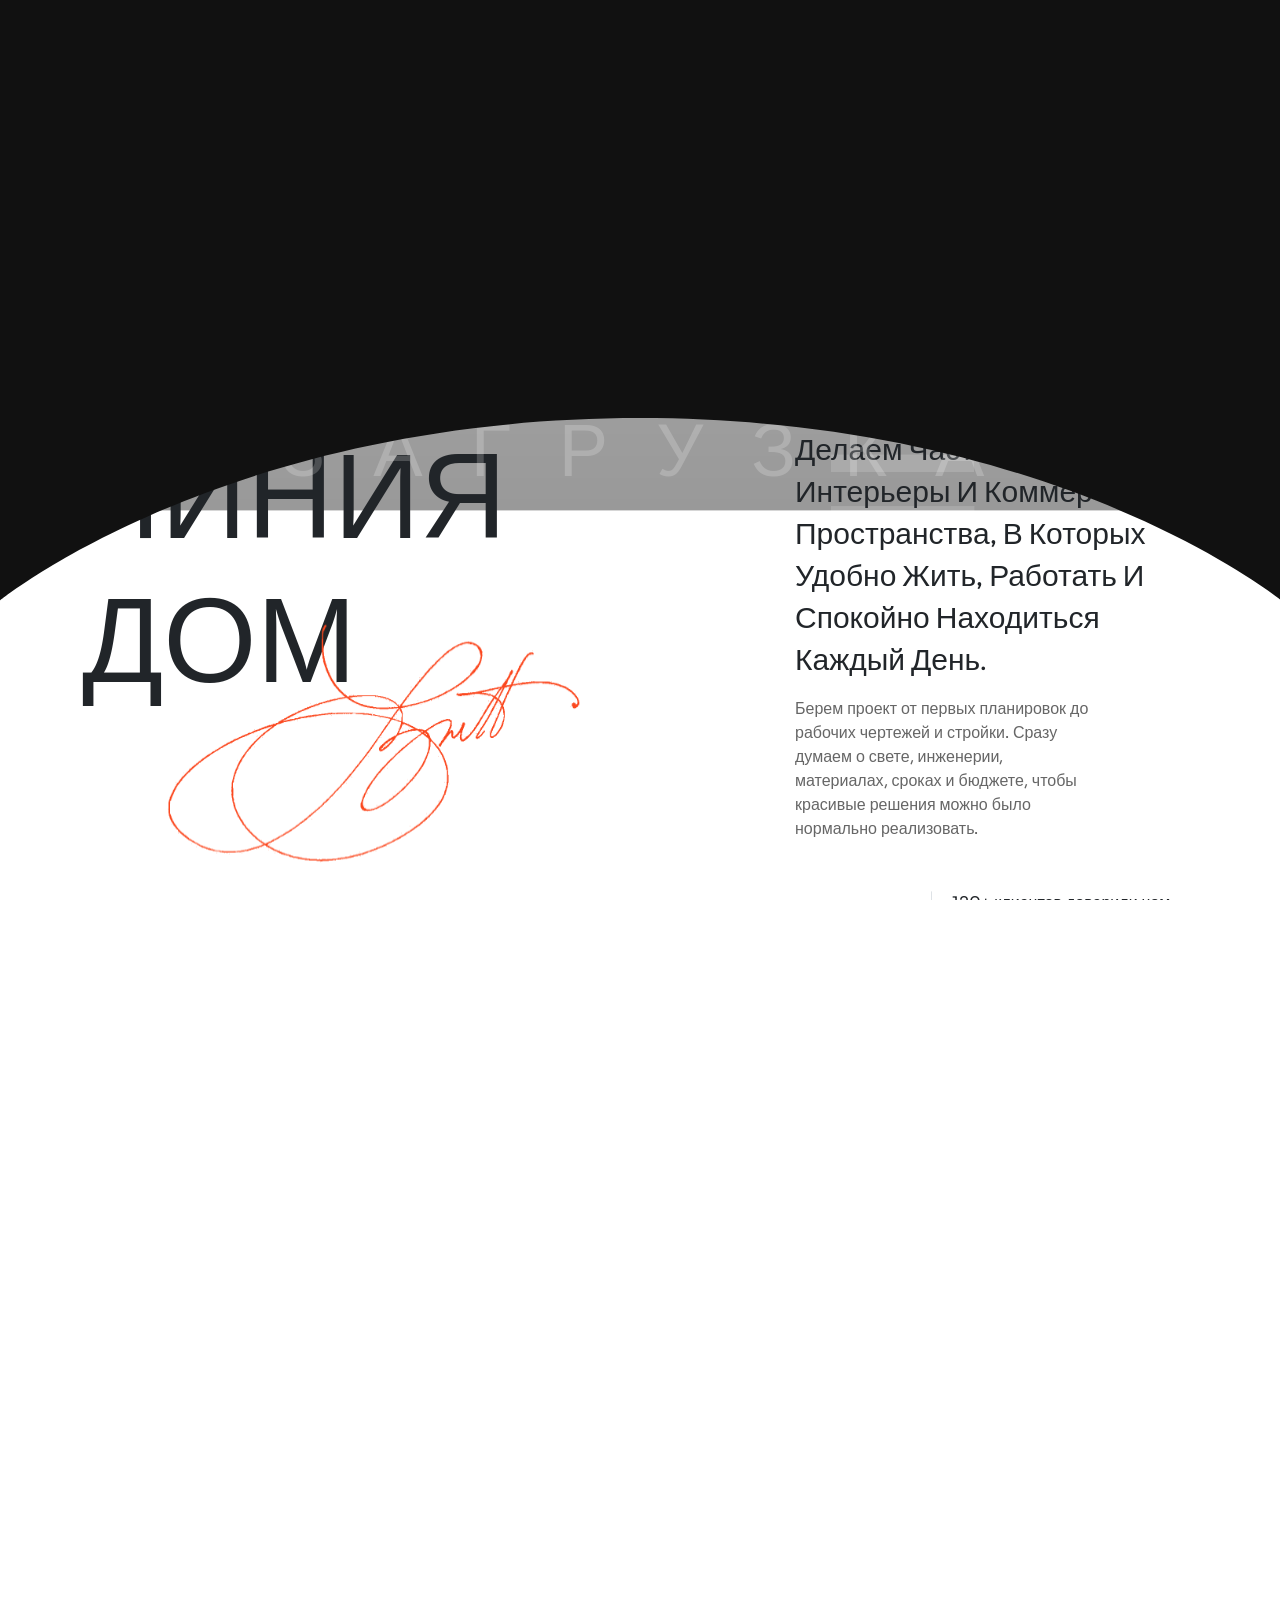
==== commit e07eeddb: "firs" ====
--- a/index.html
+++ b/index.html
@@ -209,12 +209,12 @@
                             <div class="col-lg-5">
                                 <div class="info ps-lg-5 wow fadeInUp" data-wow-delay="0.2s">
 
-                                    <div class="fsz-30 lh-3 text-capitalize font-Akshar"> Проектируем частные дома,
-                                        интерьеры и коммерческие пространства, где каждая линия работает на сценарий
-                                        жизни, свет и ощущение тишины. </div>
-                                    <div class="text fsz-16 cr-666 mt-15 col-lg-9"> Мы ведем проект от первой идеи до
-                                        рабочей документации и авторского сопровождения, соединяя эстетику, инженерную
-                                        логику и внимательное отношение к бюджету. </div>
+                                    <div class="fsz-30 lh-3 text-capitalize font-Akshar"> Делаем частные дома,
+                                        интерьеры и коммерческие пространства, в которых удобно жить, работать и
+                                        спокойно находиться каждый день. </div>
+                                    <div class="text fsz-16 cr-666 mt-15 col-lg-9"> Берем проект от первых планировок
+                                        до рабочих чертежей и стройки. Сразу думаем о свете, инженерии, материалах,
+                                        сроках и бюджете, чтобы красивые решения можно было нормально реализовать. </div>
                                     <div class="avatars-wrapper d-flex align-items-center mt-50">
                                         <div class="avatar th-40">
                                             <img src="images/avatars-architects.png" alt="Команда архитектурного бюро Линия Дом">
@@ -325,8 +325,8 @@
                                 </div>
                             </div>
                         </div>
-                        <div class="text-center fsz-12 mt-50 cr-666"> Сначала изучаем задачу и участок, затем предлагаем
-                            понятный маршрут работ. <a href="#contacts" class="cr-orange1"> Обсудить проект </a> </div>
+                        <div class="text-center fsz-12 mt-50 cr-666"> Сначала разбираемся в задаче и ограничениях,
+                            потом собираем понятный план работ. <a href="#contacts" class="cr-orange1"> Обсудить проект </a> </div>
                     </div>
                 </section>
                 <!--  End services  -->
@@ -337,8 +337,8 @@
                     <div class="container">
                         <div class="section-title col-lg-8 mx-auto mb-30 wow fadeInUp">
                             <h6 class="fsz-24 text-uppercase ltspc-10 cr-999 font-Akshar mb-20"> кто мы </h6>
-                            <h2 class="fsz-50"> Архитекторы, которые проектируют спокойные, функциональные и долговечные
-                                пространства </h2>
+                            <h2 class="fsz-50"> Архитекторы, которые внимательно собирают дом или интерьер под реальную
+                                жизнь </h2>
                         </div>
                         <div class="content position-relative pb-120">
                             <div class="row">
@@ -349,10 +349,10 @@
                                 </div>
                                 <div class="col-lg-4 offset-lg-1 align-self-center">
                                     <div class="info wow fadeInUp" data-wow-delay="0.s">
-                                        <div class="text fsz-16 cr-999 col-lg-10"> Для нас архитектура начинается не с
-                                            эффектной картинки, а с точной постановки задачи: как будет двигаться семья,
-                                            где появится утренний свет, как материалы состарятся через годы и кто будет
-                                            обслуживать инженерные решения. </div>
+                                        <div class="text fsz-16 cr-999 col-lg-10"> Мы начинаем не с картинки, а с
+                                            вопросов: кто здесь живет или работает, что должно быть под рукой, где нужен
+                                            свет, а где приватность. Так проект становится не набором красивых решений,
+                                            а понятной средой на годы. </div>
                                         <h6 class="fsz-24 mt-60"> +7 495 128-45-18 </h6>
                                     </div>
                                 </div>
@@ -378,7 +378,7 @@
                         <div class="section-title text-center col-lg-6 mx-auto mb-60 wow fadeInUp">
                             <h6 class="fsz-24 text-uppercase ltspc-10 text-center cr-666 font-Akshar mb-20"> наш подход
                             </h6>
-                            <h2 class="fsz-50"> Проектируем архитектуру как последовательный и прозрачный процесс </h2>
+                            <h2 class="fsz-50"> Держим процесс понятным: от участка и планировки до стройки </h2>
                         </div>
                         <div class="cards">
                             <div class="award-card-st1 pt-40 pb-10 border-top wow fadeInUp" data-wow-delay="0.1s">
@@ -402,7 +402,7 @@
                                             </div>
                                             <div class="item d-lg-flex justify-content-between mb-30">
                                                 <div class="cont">
-                                                    <h5 class="fsz-30"> Сценарии жизни </h5>
+                                                    <h5 class="fsz-30"> Привычки семьи </h5>
                                                     <div class="text fsz-16 cr-666 mt-1"> Планировка под привычки семьи </div>
                                                 </div>
                                                 <span class="year mt-4 mt-lg-0"> 02 </span>
@@ -486,7 +486,7 @@
                                     <div class="section-title mb-30">
                                         <h6 class="fsz-24 text-uppercase ltspc-10 cr-666 font-Akshar mb-20"> наши
                                             проекты </h6>
-                                        <h2 class="fsz-50"> Жилые и коммерческие пространства в единой спокойной эстетике </h2>
+                                        <h2 class="fsz-50"> Дома, интерьеры и общественные пространства с вниманием к деталям </h2>
                                     </div>
                                 </div>
                             </div>
@@ -573,11 +573,47 @@
                                             <div class="qt th-40 mb-30">
                                                 <img src="images/qt1.svg" alt="Цитата">
                                             </div>
-                                            <div class="main-text fsz-24"> «Линия Дом помогли превратить разрозненные
-                                                пожелания в понятный проект дома. Команда внимательно слушала, быстро
-                                                объясняла технические решения и спокойно провела нас через все этапы.
-                                                В результате дом получился современным, теплым и очень нашим.» </div>
+                                            <div class="main-text fsz-24"> «Мы пришли с кучей идей и сомнений, а ушли
+                                                с понятным проектом дома. Ребята спокойно объясняли, где можно оставить
+                                                наше желание, а где лучше сделать иначе. Дом получился не выставочным,
+                                                а нашим: удобным, теплым и без лишнего шума.» </div>
                                             <div class="text fsz-16 mt-30"> Анна и Михаил, частный дом в Подмосковье </div>
+                                        </div>
+                                    </div>
+                                    <div class="swiper-slide">
+                                        <div class="testi-card col-lg-9 mx-auto">
+                                            <div class="qt th-40 mb-30">
+                                                <img src="images/qt1.svg" alt="Цитата">
+                                            </div>
+                                            <div class="main-text fsz-24"> «Для кафе было важно, чтобы красиво было не
+                                                только на визуализациях. Нам продумали посадку, свет, проходы для гостей
+                                                и работу персонала. После открытия стало видно, что проект действительно
+                                                сделан под ежедневную нагрузку.» </div>
+                                            <div class="text fsz-16 mt-30"> Илья, владелец кафе в Москве </div>
+                                        </div>
+                                    </div>
+                                    <div class="swiper-slide">
+                                        <div class="testi-card col-lg-9 mx-auto">
+                                            <div class="qt th-40 mb-30">
+                                                <img src="images/qt1.svg" alt="Цитата">
+                                            </div>
+                                            <div class="main-text fsz-24"> «Больше всего понравилось, что нас не
+                                                торопили с решениями и не продавали лишнее. Все спорные моменты
+                                                показывали на планах и примерах материалов. На стройке это очень
+                                                помогло: у подрядчиков было меньше вопросов, а у нас меньше нервов.» </div>
+                                            <div class="text fsz-16 mt-30"> Марина и Олег, интерьер квартиры </div>
+                                        </div>
+                                    </div>
+                                    <div class="swiper-slide">
+                                        <div class="testi-card col-lg-9 mx-auto">
+                                            <div class="qt th-40 mb-30">
+                                                <img src="images/qt1.svg" alt="Цитата">
+                                            </div>
+                                            <div class="main-text fsz-24"> «Работали с бюро по общественным зонам
+                                                бизнес-центра. Команда быстро поняла ограничения здания и бюджета,
+                                                предложила решения без лишней декоративности и аккуратно довела проект
+                                                до реализации.» </div>
+                                            <div class="text fsz-16 mt-30"> Дмитрий, управляющий бизнес-центром </div>
                                         </div>
                                     </div>
                                 </div>
--- a/css/style.css
+++ b/css/style.css
@@ -3303,10 +3303,17 @@
   width: 100%;
   padding: 30px 0;
   z-index: 999;
-  -webkit-transition: background-color 0.25s ease, padding 0.25s ease, -webkit-box-shadow 0.25s ease;
-  transition: background-color 0.25s ease, padding 0.25s ease, -webkit-box-shadow 0.25s ease;
-  transition: background-color 0.25s ease, padding 0.25s ease, box-shadow 0.25s ease;
-  transition: background-color 0.25s ease, padding 0.25s ease, box-shadow 0.25s ease, -webkit-box-shadow 0.25s ease;
+  -webkit-transform: translateY(0);
+          transform: translateY(0);
+  will-change: transform;
+  -webkit-transition: background-color 0.25s ease, padding 0.25s ease, -webkit-transform 0.35s ease, -webkit-box-shadow 0.25s ease;
+  transition: background-color 0.25s ease, padding 0.25s ease, -webkit-transform 0.35s ease, -webkit-box-shadow 0.25s ease;
+  transition: transform 0.35s ease, background-color 0.25s ease, padding 0.25s ease, box-shadow 0.25s ease;
+  transition: transform 0.35s ease, background-color 0.25s ease, padding 0.25s ease, box-shadow 0.25s ease, -webkit-transform 0.35s ease, -webkit-box-shadow 0.25s ease;
+}
+.tc-navbar-st1.is-hidden {
+  -webkit-transform: translateY(-110%);
+          transform: translateY(-110%);
 }
 .tc-navbar-st1.is-scrolled {
   padding: 15px 0;
@@ -3835,7 +3842,7 @@
 }
 .tc-project-detail .project-hero {
   position: relative;
-  padding: 100px 0 70px;
+  padding: 150px 0 70px;
 }
 .tc-project-detail .project-meta {
   border-top: 1px solid #9993;
@@ -3888,7 +3895,10 @@
 }
 @media screen and (max-width: 991px) {
   .tc-project-detail .project-hero {
-    padding-top: 70px;
+    padding-top: 140px;
+  }
+  .tc-project-detail .project-hero h1 {
+    font-size: 52px !important;
   }
   .tc-project-detail .main-img {
     height: 480px;
@@ -3899,6 +3909,13 @@
   }
 }
 @media screen and (max-width: 575px) {
+  .tc-project-detail .project-hero {
+    padding-top: 130px;
+    padding-bottom: 50px;
+  }
+  .tc-project-detail .project-hero h1 {
+    font-size: 42px !important;
+  }
   .tc-project-detail .main-img {
     height: 340px;
   }
@@ -10218,3 +10235,179 @@
     padding: 20px;
   }
 }
+
+@media screen and (max-width: 991px) {
+  .tc-hero-st1 {
+    overflow: hidden;
+  }
+  .tc-hero-st1 .social-icons {
+    display: none;
+  }
+  .tc-about-st1 {
+    overflow: hidden;
+  }
+  .tc-about-st1 .row,
+  .tc-about-st1 .col-lg-5,
+  .tc-about-st1 .col-lg-6,
+  .tc-about-st1 .info {
+    min-width: 0;
+  }
+  .tc-about-st1 .info .fsz-30 {
+    display: block;
+    width: 100%;
+    font-size: 20px !important;
+    line-height: 1.45;
+    text-transform: none !important;
+    white-space: normal;
+    overflow-wrap: break-word;
+  }
+  .tc-about-st1 .numbers-wrapper {
+    flex-direction: column;
+    align-items: center;
+    gap: 18px;
+    justify-content: center;
+  }
+  .tc-about-st1 .numbers-wrapper .item {
+    flex: 0 0 220px;
+    width: 220px;
+    max-width: 100%;
+    height: auto;
+    aspect-ratio: 1 / 1;
+  }
+  .tc-video-st1.pt-120 {
+    padding-top: 60px !important;
+  }
+  .tc-testimonials-st1 .testi-content {
+    padding-top: 50px !important;
+    padding-bottom: 55px !important;
+  }
+  .tc-testimonials-st1 .fsz-24 {
+    font-size: 18px !important;
+    line-height: 1.55;
+  }
+}
+
+@media screen and (max-width: 575px) {
+  .tc-navbar-st1 .navbar-brand img {
+    height: 34px !important;
+  }
+  .tc-hero-st1 {
+    min-height: auto;
+    padding-top: 115px;
+    padding-bottom: 45px;
+    overflow: hidden;
+    background-color: #111;
+  }
+  .tc-hero-st1 .container {
+    position: relative;
+    z-index: 2;
+  }
+  .tc-hero-st1 h1 {
+    font-size: 42px;
+    line-height: 1.06;
+    overflow-wrap: anywhere;
+  }
+  .tc-hero-st1 h1::before {
+    top: 6px;
+    width: 58px;
+    height: 165px;
+  }
+  .tc-hero-st1 .btm-info {
+    margin-top: 80px;
+  }
+  .tc-hero-st1 .bg {
+    z-index: 0;
+  }
+  .tc-hero-st1 .bg img {
+    width: 100%;
+    height: 100%;
+    object-fit: cover;
+    display: block;
+  }
+  .tc-hero-st1 .bg::after,
+  .tc-hero-st1 .lines {
+    z-index: 1;
+  }
+  .tc-hero-st1 .social-icons {
+    display: none;
+  }
+  .tc-hero-st1 .float-arrow {
+    right: 20px;
+    bottom: 20px;
+  }
+  .tc-about-st1 .title-side .fsz-120 {
+    font-size: 48px !important;
+  }
+  .tc-about-st1 {
+    overflow: hidden;
+  }
+  .tc-about-st1 .row,
+  .tc-about-st1 .col-lg-5,
+  .tc-about-st1 .col-lg-6,
+  .tc-about-st1 .info {
+    min-width: 0;
+  }
+  .tc-about-st1 .info .fsz-30 {
+    display: block;
+    width: 100%;
+    font-size: 20px !important;
+    line-height: 1.45;
+    text-transform: none !important;
+    white-space: normal;
+    overflow-wrap: break-word;
+  }
+  .tc-about-st1 .sign {
+    height: 120px;
+    margin-top: -35px;
+  }
+  .tc-about-st1 .avatars-wrapper {
+    align-items: flex-start !important;
+    margin-top: 32px !important;
+  }
+  .tc-about-st1 .numbers-wrapper {
+    gap: 12px;
+    width: 100%;
+  }
+  .tc-about-st1 .numbers-wrapper .item {
+    flex: 0 0 220px;
+    width: 220px;
+    max-width: 100%;
+    margin-right: auto;
+    margin-left: auto;
+  }
+  .tc-about-st1 .numbers-wrapper .item .num-title {
+    font-size: 34px;
+  }
+  .service-card-st1 {
+    padding: 24px;
+  }
+  .tc-video-st1 .content {
+    padding-bottom: 70px !important;
+  }
+  .portfolio-card-st1 .img {
+    height: 310px;
+    transform: scale(1);
+  }
+  .tc-testimonials-st1 .lg-title {
+    font-size: 58px;
+    margin-bottom: 22px;
+  }
+  .tc-testimonials-st1 .testi-card {
+    width: 100%;
+  }
+  .tc-clients-st1 .line-title .txt {
+    padding: 0 18px;
+  }
+  .tc-contact-st1 .contact-form-wrap {
+    margin-top: 35px !important;
+  }
+  .tc-footer-st1 .main-footer .social-links {
+    flex-wrap: wrap;
+    gap: 12px 22px;
+    justify-content: flex-start;
+  }
+  .tc-footer-st1 .main-footer .lg-link {
+    margin-top: 60px;
+    word-break: break-word;
+  }
+}
